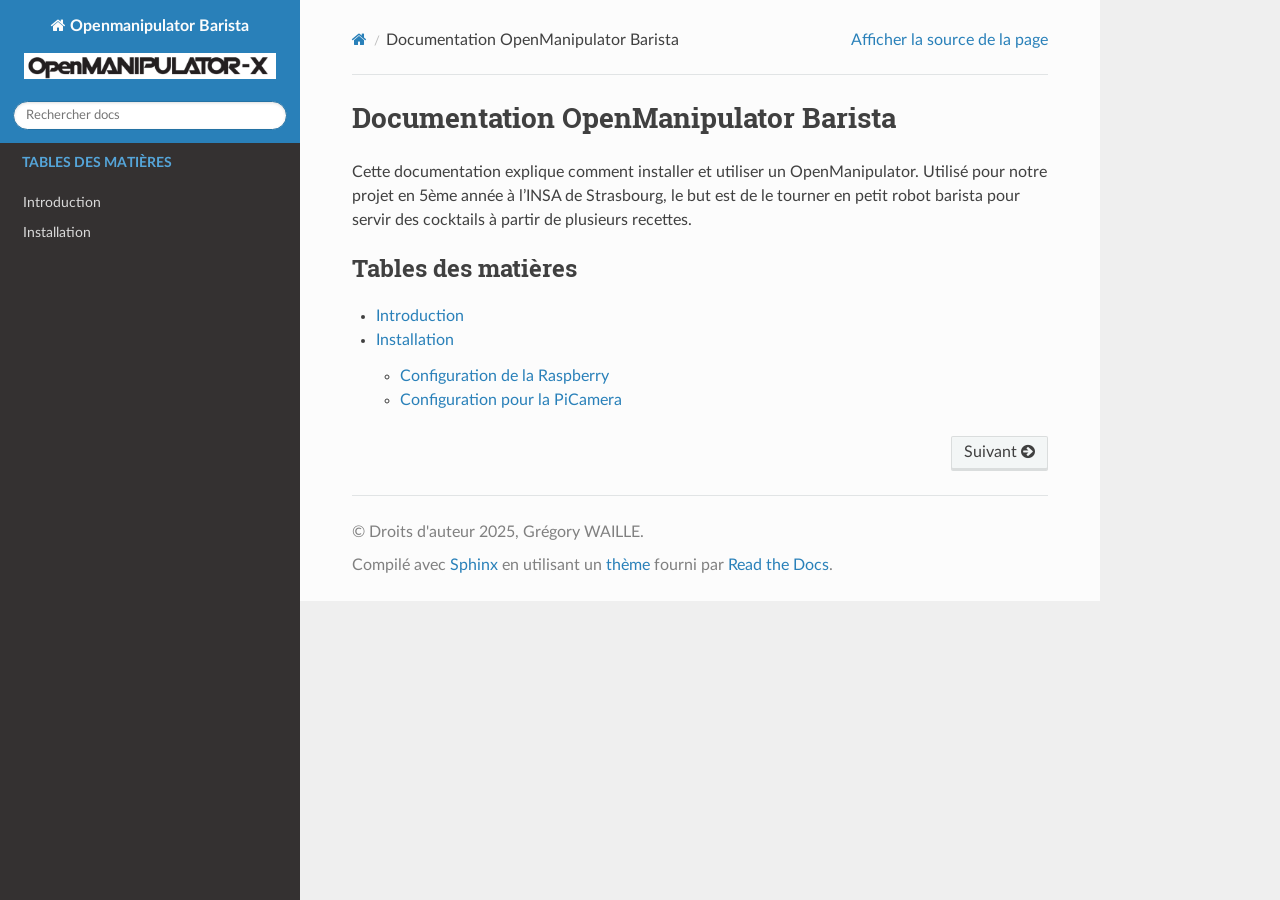
==== index.html @ 8d3772fd "Update documentation" ====
<!DOCTYPE html>
<html class="writer-html5" lang="fr" data-content_root="./">
<head>
  <meta charset="utf-8" /><meta name="viewport" content="width=device-width, initial-scale=1" />

  <meta name="viewport" content="width=device-width, initial-scale=1.0" />
  <title>Documentation OpenManipulator Barista &mdash; Documentation Openmanipulator Barista 1.0.0</title>
      <link rel="stylesheet" type="text/css" href="_static/pygments.css?v=b86133f3" />
      <link rel="stylesheet" type="text/css" href="_static/css/theme.css?v=e59714d7" />
      <link rel="stylesheet" type="text/css" href="_static/graphviz.css?v=4ae1632d" />
      <link rel="stylesheet" type="text/css" href="_static/copybutton.css?v=76b2166b" />
      <link rel="stylesheet" type="text/css" href="_static/sphinx-design.min.css?v=95c83b7e" />
      <link rel="stylesheet" type="text/css" href="_static/css/custom.css?v=87788afd" />

  
      <script src="_static/jquery.js?v=5d32c60e"></script>
      <script src="_static/_sphinx_javascript_frameworks_compat.js?v=2cd50e6c"></script>
      <script src="_static/documentation_options.js?v=05dadb3a"></script>
      <script src="_static/doctools.js?v=9bcbadda"></script>
      <script src="_static/sphinx_highlight.js?v=dc90522c"></script>
      <script src="_static/clipboard.min.js?v=a7894cd8"></script>
      <script src="_static/copybutton.js?v=30646c52"></script>
      <script src="_static/translations.js?v=e6b791cb"></script>
      <script src="_static/design-tabs.js?v=f930bc37"></script>
    <script src="_static/js/theme.js"></script>
    <link rel="index" title="Index" href="genindex.html" />
    <link rel="search" title="Recherche" href="search.html" />
    <link rel="next" title="Introduction" href="intro.html" /> 
</head>

<body class="wy-body-for-nav"> 
  <div class="wy-grid-for-nav">
    <nav data-toggle="wy-nav-shift" class="wy-nav-side">
      <div class="wy-side-scroll">
        <div class="wy-side-nav-search" >

          
          
          <a href="#" class="icon icon-home">
            Openmanipulator Barista
              <img src="_static/openmanipulator_logo.png" class="logo" alt="Logo"/>
          </a>
<div role="search">
  <form id="rtd-search-form" class="wy-form" action="search.html" method="get">
    <input type="text" name="q" placeholder="Rechercher docs" aria-label="Rechercher docs" />
    <input type="hidden" name="check_keywords" value="yes" />
    <input type="hidden" name="area" value="default" />
  </form>
</div>
        </div><div class="wy-menu wy-menu-vertical" data-spy="affix" role="navigation" aria-label="Navigation menu">
              <p class="caption" role="heading"><span class="caption-text">Tables des matières</span></p>
<ul>
<li class="toctree-l1"><a class="reference internal" href="intro.html">Introduction</a></li>
<li class="toctree-l1"><a class="reference internal" href="tutoriel.html">Installation</a></li>
</ul>

        </div>
      </div>
    </nav>

    <section data-toggle="wy-nav-shift" class="wy-nav-content-wrap"><nav class="wy-nav-top" aria-label="Mobile navigation menu" >
          <i data-toggle="wy-nav-top" class="fa fa-bars"></i>
          <a href="#">Openmanipulator Barista</a>
      </nav>

      <div class="wy-nav-content">
        <div class="rst-content">
          <div role="navigation" aria-label="Page navigation">
  <ul class="wy-breadcrumbs">
      <li><a href="#" class="icon icon-home" aria-label="Home"></a></li>
      <li class="breadcrumb-item active">Documentation OpenManipulator Barista</li>
      <li class="wy-breadcrumbs-aside">
            <a href="_sources/index.rst.txt" rel="nofollow"> Afficher la source de la page</a>
      </li>
  </ul>
  <hr/>
</div>
          <div role="main" class="document" itemscope="itemscope" itemtype="http://schema.org/Article">
           <div itemprop="articleBody">
             
  <section id="documentation-openmanipulator-barista">
<h1>Documentation OpenManipulator Barista<a class="headerlink" href="#documentation-openmanipulator-barista" title="Lien vers cette rubrique"></a></h1>
<p>Cette documentation explique comment installer et utiliser un OpenManipulator. Utilisé pour notre projet en 5ème année à l’INSA de Strasbourg, le but est de le tourner en petit robot barista pour servir des cocktails à partir de plusieurs recettes.</p>
<div class="toctree-wrapper compound">
<p class="caption" role="heading"><span class="caption-text">Tables des matières</span></p>
<ul>
<li class="toctree-l1"><a class="reference internal" href="intro.html">Introduction</a></li>
<li class="toctree-l1"><a class="reference internal" href="tutoriel.html">Installation</a><ul>
<li class="toctree-l2"><a class="reference internal" href="tutoriel.html#configuration-de-la-raspberry">Configuration de la Raspberry</a></li>
<li class="toctree-l2"><a class="reference internal" href="tutoriel.html#configuration-pour-la-picamera">Configuration pour la PiCamera</a></li>
</ul>
</li>
</ul>
</div>
</section>


           </div>
          </div>
          <footer><div class="rst-footer-buttons" role="navigation" aria-label="Pied de page">
        <a href="intro.html" class="btn btn-neutral float-right" title="Introduction" accesskey="n" rel="next">Suivant <span class="fa fa-arrow-circle-right" aria-hidden="true"></span></a>
    </div>

  <hr/>

  <div role="contentinfo">
    <p>&#169; Droits d'auteur 2025, Grégory WAILLE.</p>
  </div>

  Compilé avec <a href="https://www.sphinx-doc.org/">Sphinx</a> en utilisant un
    <a href="https://github.com/readthedocs/sphinx_rtd_theme">thème</a>
    fourni par <a href="https://readthedocs.org">Read the Docs</a>.
   

</footer>
        </div>
      </div>
    </section>
  </div>
  <script>
      jQuery(function () {
          SphinxRtdTheme.Navigation.enable(true);
      });
  </script> 

</body>
</html>
---- _static/pygments.css ----
pre { line-height: 125%; }
td.linenos .normal { color: inherit; background-color: transparent; padding-left: 5px; padding-right: 5px; }
span.linenos { color: inherit; background-color: transparent; padding-left: 5px; padding-right: 5px; }
td.linenos .special { color: #000000; background-color: #ffffc0; padding-left: 5px; padding-right: 5px; }
span.linenos.special { color: #000000; background-color: #ffffc0; padding-left: 5px; padding-right: 5px; }
.highlight .hll { background-color: #ffffcc }
.highlight { background: #f8f8f8; }
.highlight .c { color: #3D7B7B; font-style: italic } /* Comment */
.highlight .err { border: 1px solid #F00 } /* Error */
.highlight .k { color: #008000; font-weight: bold } /* Keyword */
.highlight .o { color: #666 } /* Operator */
.highlight .ch { color: #3D7B7B; font-style: italic } /* Comment.Hashbang */
.highlight .cm { color: #3D7B7B; font-style: italic } /* Comment.Multiline */
.highlight .cp { color: #9C6500 } /* Comment.Preproc */
.highlight .cpf { color: #3D7B7B; font-style: italic } /* Comment.PreprocFile */
.highlight .c1 { color: #3D7B7B; font-style: italic } /* Comment.Single */
.highlight .cs { color: #3D7B7B; font-style: italic } /* Comment.Special */
.highlight .gd { color: #A00000 } /* Generic.Deleted */
.highlight .ge { font-style: italic } /* Generic.Emph */
.highlight .ges { font-weight: bold; font-style: italic } /* Generic.EmphStrong */
.highlight .gr { color: #E40000 } /* Generic.Error */
.highlight .gh { color: #000080; font-weight: bold } /* Generic.Heading */
.highlight .gi { color: #008400 } /* Generic.Inserted */
.highlight .go { color: #717171 } /* Generic.Output */
.highlight .gp { color: #000080; font-weight: bold } /* Generic.Prompt */
.highlight .gs { font-weight: bold } /* Generic.Strong */
.highlight .gu { color: #800080; font-weight: bold } /* Generic.Subheading */
.highlight .gt { color: #04D } /* Generic.Traceback */
.highlight .kc { color: #008000; font-weight: bold } /* Keyword.Constant */
.highlight .kd { color: #008000; font-weight: bold } /* Keyword.Declaration */
.highlight .kn { color: #008000; font-weight: bold } /* Keyword.Namespace */
.highlight .kp { color: #008000 } /* Keyword.Pseudo */
.highlight .kr { color: #008000; font-weight: bold } /* Keyword.Reserved */
.highlight .kt { color: #B00040 } /* Keyword.Type */
.highlight .m { color: #666 } /* Literal.Number */
.highlight .s { color: #BA2121 } /* Literal.String */
.highlight .na { color: #687822 } /* Name.Attribute */
.highlight .nb { color: #008000 } /* Name.Builtin */
.highlight .nc { color: #00F; font-weight: bold } /* Name.Class */
.highlight .no { color: #800 } /* Name.Constant */
.highlight .nd { color: #A2F } /* Name.Decorator */
.highlight .ni { color: #717171; font-weight: bold } /* Name.Entity */
.highlight .ne { color: #CB3F38; font-weight: bold } /* Name.Exception */
.highlight .nf { color: #00F } /* Name.Function */
.highlight .nl { color: #767600 } /* Name.Label */
.highlight .nn { color: #00F; font-weight: bold } /* Name.Namespace */
.highlight .nt { color: #008000; font-weight: bold } /* Name.Tag */
.highlight .nv { color: #19177C } /* Name.Variable */
.highlight .ow { color: #A2F; font-weight: bold } /* Operator.Word */
.highlight .w { color: #BBB } /* Text.Whitespace */
.highlight .mb { color: #666 } /* Literal.Number.Bin */
.highlight .mf { color: #666 } /* Literal.Number.Float */
.highlight .mh { color: #666 } /* Literal.Number.Hex */
.highlight .mi { color: #666 } /* Literal.Number.Integer */
.highlight .mo { color: #666 } /* Literal.Number.Oct */
.highlight .sa { color: #BA2121 } /* Literal.String.Affix */
.highlight .sb { color: #BA2121 } /* Literal.String.Backtick */
.highlight .sc { color: #BA2121 } /* Literal.String.Char */
.highlight .dl { color: #BA2121 } /* Literal.String.Delimiter */
.highlight .sd { color: #BA2121; font-style: italic } /* Literal.String.Doc */
.highlight .s2 { color: #BA2121 } /* Literal.String.Double */
.highlight .se { color: #AA5D1F; font-weight: bold } /* Literal.String.Escape */
.highlight .sh { color: #BA2121 } /* Literal.String.Heredoc */
.highlight .si { color: #A45A77; font-weight: bold } /* Literal.String.Interpol */
.highlight .sx { color: #008000 } /* Literal.String.Other */
.highlight .sr { color: #A45A77 } /* Literal.String.Regex */
.highlight .s1 { color: #BA2121 } /* Literal.String.Single */
.highlight .ss { color: #19177C } /* Literal.String.Symbol */
.highlight .bp { color: #008000 } /* Name.Builtin.Pseudo */
.highlight .fm { color: #00F } /* Name.Function.Magic */
.highlight .vc { color: #19177C } /* Name.Variable.Class */
.highlight .vg { color: #19177C } /* Name.Variable.Global */
.highlight .vi { color: #19177C } /* Name.Variable.Instance */
.highlight .vm { color: #19177C } /* Name.Variable.Magic */
.highlight .il { color: #666 } /* Literal.Number.Integer.Long */
---- _static/css/theme.css ----
html{box-sizing:border-box}*,:after,:before{box-sizing:inherit}article,aside,details,figcaption,figure,footer,header,hgroup,nav,section{display:block}audio,canvas,video{display:inline-block;*display:inline;*zoom:1}[hidden],audio:not([controls]){display:none}*{-webkit-box-sizing:border-box;-moz-box-sizing:border-box;box-sizing:border-box}html{font-size:100%;-webkit-text-size-adjust:100%;-ms-text-size-adjust:100%}body{margin:0}a:active,a:hover{outline:0}abbr[title]{border-bottom:1px dotted}b,strong{font-weight:700}blockquote{margin:0}dfn{font-style:italic}ins{background:#ff9;text-decoration:none}ins,mark{color:#000}mark{background:#ff0;font-style:italic;font-weight:700}.rst-content code,.rst-content tt,code,kbd,pre,samp{font-family:monospace,serif;_font-family:courier new,monospace;font-size:1em}pre{white-space:pre}q{quotes:none}q:after,q:before{content:"";content:none}small{font-size:85%}sub,sup{font-size:75%;line-height:0;position:relative;vertical-align:baseline}sup{top:-.5em}sub{bottom:-.25em}dl,ol,ul{margin:0;padding:0;list-style:none;list-style-image:none}li{list-style:none}dd{margin:0}img{border:0;-ms-interpolation-mode:bicubic;vertical-align:middle;max-width:100%}svg:not(:root){overflow:hidden}figure,form{margin:0}label{cursor:pointer}button,input,select,textarea{font-size:100%;margin:0;vertical-align:baseline;*vertical-align:middle}button,input{line-height:normal}button,input[type=button],input[type=reset],input[type=submit]{cursor:pointer;-webkit-appearance:button;*overflow:visible}button[disabled],input[disabled]{cursor:default}input[type=search]{-webkit-appearance:textfield;-moz-box-sizing:content-box;-webkit-box-sizing:content-box;box-sizing:content-box}textarea{resize:vertical}table{border-collapse:collapse;border-spacing:0}td{vertical-align:top}.chromeframe{margin:.2em 0;background:#ccc;color:#000;padding:.2em 0}.ir{display:block;border:0;text-indent:-999em;overflow:hidden;background-color:transparent;background-repeat:no-repeat;text-align:left;direction:ltr;*line-height:0}.ir br{display:none}.hidden{display:none!important;visibility:hidden}.visuallyhidden{border:0;clip:rect(0 0 0 0);height:1px;margin:-1px;overflow:hidden;padding:0;position:absolute;width:1px}.visuallyhidden.focusable:active,.visuallyhidden.focusable:focus{clip:auto;height:auto;margin:0;overflow:visible;position:static;width:auto}.invisible{visibility:hidden}.relative{position:relative}big,small{font-size:100%}@media print{body,html,section{background:none!important}*{box-shadow:none!important;text-shadow:none!important;filter:none!important;-ms-filter:none!important}a,a:visited{text-decoration:underline}.ir a:after,a[href^="#"]:after,a[href^="javascript:"]:after{content:""}blockquote,pre{page-break-inside:avoid}thead{display:table-header-group}img,tr{page-break-inside:avoid}img{max-width:100%!important}@page{margin:.5cm}.rst-content .toctree-wrapper>p.caption,h2,h3,p{orphans:3;widows:3}.rst-content .toctree-wrapper>p.caption,h2,h3{page-break-after:avoid}}.btn,.fa:before,.icon:before,.rst-content .admonition,.rst-content .admonition-title:before,.rst-content .admonition-todo,.rst-content .attention,.rst-content .caution,.rst-content .code-block-caption .headerlink:before,.rst-content .danger,.rst-content .eqno .headerlink:before,.rst-content .error,.rst-content .hint,.rst-content .important,.rst-content .note,.rst-content .seealso,.rst-content .tip,.rst-content .warning,.rst-content code.download span:first-child:before,.rst-content dl dt .headerlink:before,.rst-content h1 .headerlink:before,.rst-content h2 .headerlink:before,.rst-content h3 .headerlink:before,.rst-content h4 .headerlink:before,.rst-content h5 .headerlink:before,.rst-content h6 .headerlink:before,.rst-content p.caption .headerlink:before,.rst-content p .headerlink:before,.rst-content table>caption .headerlink:before,.rst-content tt.download span:first-child:before,.wy-alert,.wy-dropdown .caret:before,.wy-inline-validate.wy-inline-validate-danger .wy-input-context:before,.wy-inline-validate.wy-inline-validate-info .wy-input-context:before,.wy-inline-validate.wy-inline-validate-success .wy-input-context:before,.wy-inline-validate.wy-inline-validate-warning .wy-input-context:before,.wy-menu-vertical li.current>a button.toctree-expand:before,.wy-menu-vertical li.on a button.toctree-expand:before,.wy-menu-vertical li button.toctree-expand:before,input[type=color],input[type=date],input[type=datetime-local],input[type=datetime],input[type=email],input[type=month],input[type=number],input[type=password],input[type=search],input[type=tel],input[type=text],input[type=time],input[type=url],input[type=week],select,textarea{-webkit-font-smoothing:antialiased}.clearfix{*zoom:1}.clearfix:after,.clearfix:before{display:table;content:""}.clearfix:after{clear:both}/*!
 *  Font Awesome 4.7.0 by @davegandy - http://fontawesome.io - @fontawesome
 *  License - http://fontawesome.io/license (Font: SIL OFL 1.1, CSS: MIT License)
 */@font-face{font-family:FontAwesome;src:url(fonts/fontawesome-webfont.eot?674f50d287a8c48dc19ba404d20fe713);src:url(fonts/fontawesome-webfont.eot?674f50d287a8c48dc19ba404d20fe713?#iefix&v=4.7.0) format("embedded-opentype"),url(fonts/fontawesome-webfont.woff2?af7ae505a9eed503f8b8e6982036873e) format("woff2"),url(fonts/fontawesome-webfont.woff?fee66e712a8a08eef5805a46892932ad) format("woff"),url(fonts/fontawesome-webfont.ttf?b06871f281fee6b241d60582ae9369b9) format("truetype"),url(fonts/fontawesome-webfont.svg?912ec66d7572ff821749319396470bde#fontawesomeregular) format("svg");font-weight:400;font-style:normal}.fa,.icon,.rst-content .admonition-title,.rst-content .code-block-caption .headerlink,.rst-content .eqno .headerlink,.rst-content code.download span:first-child,.rst-content dl dt .headerlink,.rst-content h1 .headerlink,.rst-content h2 .headerlink,.rst-content h3 .headerlink,.rst-content h4 .headerlink,.rst-content h5 .headerlink,.rst-content h6 .headerlink,.rst-content p.caption .headerlink,.rst-content p .headerlink,.rst-content table>caption .headerlink,.rst-content tt.download span:first-child,.wy-menu-vertical li.current>a button.toctree-expand,.wy-menu-vertical li.on a button.toctree-expand,.wy-menu-vertical li button.toctree-expand{display:inline-block;font:normal normal normal 14px/1 FontAwesome;font-size:inherit;text-rendering:auto;-webkit-font-smoothing:antialiased;-moz-osx-font-smoothing:grayscale}.fa-lg{font-size:1.33333em;line-height:.75em;vertical-align:-15%}.fa-2x{font-size:2em}.fa-3x{font-size:3em}.fa-4x{font-size:4em}.fa-5x{font-size:5em}.fa-fw{width:1.28571em;text-align:center}.fa-ul{padding-left:0;margin-left:2.14286em;list-style-type:none}.fa-ul>li{position:relative}.fa-li{position:absolute;left:-2.14286em;width:2.14286em;top:.14286em;text-align:center}.fa-li.fa-lg{left:-1.85714em}.fa-border{padding:.2em .25em .15em;border:.08em solid #eee;border-radius:.1em}.fa-pull-left{float:left}.fa-pull-right{float:right}.fa-pull-left.icon,.fa.fa-pull-left,.rst-content .code-block-caption .fa-pull-left.headerlink,.rst-content .eqno .fa-pull-left.headerlink,.rst-content .fa-pull-left.admonition-title,.rst-content code.download span.fa-pull-left:first-child,.rst-content dl dt .fa-pull-left.headerlink,.rst-content h1 .fa-pull-left.headerlink,.rst-content h2 .fa-pull-left.headerlink,.rst-content h3 .fa-pull-left.headerlink,.rst-content h4 .fa-pull-left.headerlink,.rst-content h5 .fa-pull-left.headerlink,.rst-content h6 .fa-pull-left.headerlink,.rst-content p .fa-pull-left.headerlink,.rst-content table>caption .fa-pull-left.headerlink,.rst-content tt.download span.fa-pull-left:first-child,.wy-menu-vertical li.current>a button.fa-pull-left.toctree-expand,.wy-menu-vertical li.on a button.fa-pull-left.toctree-expand,.wy-menu-vertical li button.fa-pull-left.toctree-expand{margin-right:.3em}.fa-pull-right.icon,.fa.fa-pull-right,.rst-content .code-block-caption .fa-pull-right.headerlink,.rst-content .eqno .fa-pull-right.headerlink,.rst-content .fa-pull-right.admonition-title,.rst-content code.download span.fa-pull-right:first-child,.rst-content dl dt .fa-pull-right.headerlink,.rst-content h1 .fa-pull-right.headerlink,.rst-content h2 .fa-pull-right.headerlink,.rst-content h3 .fa-pull-right.headerlink,.rst-content h4 .fa-pull-right.headerlink,.rst-content h5 .fa-pull-right.headerlink,.rst-content h6 .fa-pull-right.headerlink,.rst-content p .fa-pull-right.headerlink,.rst-content table>caption .fa-pull-right.headerlink,.rst-content tt.download span.fa-pull-right:first-child,.wy-menu-vertical li.current>a button.fa-pull-right.toctree-expand,.wy-menu-vertical li.on a button.fa-pull-right.toctree-expand,.wy-menu-vertical li button.fa-pull-right.toctree-expand{margin-left:.3em}.pull-right{float:right}.pull-left{float:left}.fa.pull-left,.pull-left.icon,.rst-content .code-block-caption .pull-left.headerlink,.rst-content .eqno .pull-left.headerlink,.rst-content .pull-left.admonition-title,.rst-content code.download span.pull-left:first-child,.rst-content dl dt .pull-left.headerlink,.rst-content h1 .pull-left.headerlink,.rst-content h2 .pull-left.headerlink,.rst-content h3 .pull-left.headerlink,.rst-content h4 .pull-left.headerlink,.rst-content h5 .pull-left.headerlink,.rst-content h6 .pull-left.headerlink,.rst-content p .pull-left.headerlink,.rst-content table>caption .pull-left.headerlink,.rst-content tt.download span.pull-left:first-child,.wy-menu-vertical li.current>a button.pull-left.toctree-expand,.wy-menu-vertical li.on a button.pull-left.toctree-expand,.wy-menu-vertical li button.pull-left.toctree-expand{margin-right:.3em}.fa.pull-right,.pull-right.icon,.rst-content .code-block-caption .pull-right.headerlink,.rst-content .eqno .pull-right.headerlink,.rst-content .pull-right.admonition-title,.rst-content code.download span.pull-right:first-child,.rst-content dl dt .pull-right.headerlink,.rst-content h1 .pull-right.headerlink,.rst-content h2 .pull-right.headerlink,.rst-content h3 .pull-right.headerlink,.rst-content h4 .pull-right.headerlink,.rst-content h5 .pull-right.headerlink,.rst-content h6 .pull-right.headerlink,.rst-content p .pull-right.headerlink,.rst-content table>caption .pull-right.headerlink,.rst-content tt.download span.pull-right:first-child,.wy-menu-vertical li.current>a button.pull-right.toctree-expand,.wy-menu-vertical li.on a button.pull-right.toctree-expand,.wy-menu-vertical li button.pull-right.toctree-expand{margin-left:.3em}.fa-spin{-webkit-animation:fa-spin 2s linear infinite;animation:fa-spin 2s linear infinite}.fa-pulse{-webkit-animation:fa-spin 1s steps(8) infinite;animation:fa-spin 1s steps(8) infinite}@-webkit-keyframes fa-spin{0%{-webkit-transform:rotate(0deg);transform:rotate(0deg)}to{-webkit-transform:rotate(359deg);transform:rotate(359deg)}}@keyframes fa-spin{0%{-webkit-transform:rotate(0deg);transform:rotate(0deg)}to{-webkit-transform:rotate(359deg);transform:rotate(359deg)}}.fa-rotate-90{-ms-filter:"progid:DXImageTransform.Microsoft.BasicImage(rotation=1)";-webkit-transform:rotate(90deg);-ms-transform:rotate(90deg);transform:rotate(90deg)}.fa-rotate-180{-ms-filter:"progid:DXImageTransform.Microsoft.BasicImage(rotation=2)";-webkit-transform:rotate(180deg);-ms-transform:rotate(180deg);transform:rotate(180deg)}.fa-rotate-270{-ms-filter:"progid:DXImageTransform.Microsoft.BasicImage(rotation=3)";-webkit-transform:rotate(270deg);-ms-transform:rotate(270deg);transform:rotate(270deg)}.fa-flip-horizontal{-ms-filter:"progid:DXImageTransform.Microsoft.BasicImage(rotation=0, mirror=1)";-webkit-transform:scaleX(-1);-ms-transform:scaleX(-1);transform:scaleX(-1)}.fa-flip-vertical{-ms-filter:"progid:DXImageTransform.Microsoft.BasicImage(rotation=2, mirror=1)";-webkit-transform:scaleY(-1);-ms-transform:scaleY(-1);transform:scaleY(-1)}:root .fa-flip-horizontal,:root .fa-flip-vertical,:root .fa-rotate-90,:root .fa-rotate-180,:root .fa-rotate-270{filter:none}.fa-stack{position:relative;display:inline-block;width:2em;height:2em;line-height:2em;vertical-align:middle}.fa-stack-1x,.fa-stack-2x{position:absolute;left:0;width:100%;text-align:center}.fa-stack-1x{line-height:inherit}.fa-stack-2x{font-size:2em}.fa-inverse{color:#fff}.fa-glass:before{content:""}.fa-music:before{content:""}.fa-search:before,.icon-search:before{content:""}.fa-envelope-o:before{content:""}.fa-heart:before{content:""}.fa-star:before{content:""}.fa-star-o:before{content:""}.fa-user:before{content:""}.fa-film:before{content:""}.fa-th-large:before{content:""}.fa-th:before{content:""}.fa-th-list:before{content:""}.fa-check:before{content:""}.fa-close:before,.fa-remove:before,.fa-times:before{content:""}.fa-search-plus:before{content:""}.fa-search-minus:before{content:""}.fa-power-off:before{content:""}.fa-signal:before{content:""}.fa-cog:before,.fa-gear:before{content:""}.fa-trash-o:before{content:""}.fa-home:before,.icon-home:before{content:""}.fa-file-o:before{content:""}.fa-clock-o:before{content:""}.fa-road:before{content:""}.fa-download:before,.rst-content code.download span:first-child:before,.rst-content tt.download span:first-child:before{content:""}.fa-arrow-circle-o-down:before{content:""}.fa-arrow-circle-o-up:before{content:""}.fa-inbox:before{content:""}.fa-play-circle-o:before{content:""}.fa-repeat:before,.fa-rotate-right:before{content:""}.fa-refresh:before{content:""}.fa-list-alt:before{content:""}.fa-lock:before{content:""}.fa-flag:before{content:""}.fa-headphones:before{content:""}.fa-volume-off:before{content:""}.fa-volume-down:before{content:""}.fa-volume-up:before{content:""}.fa-qrcode:before{content:""}.fa-barcode:before{content:""}.fa-tag:before{content:""}.fa-tags:before{content:""}.fa-book:before,.icon-book:before{content:""}.fa-bookmark:before{content:""}.fa-print:before{content:""}.fa-camera:before{content:""}.fa-font:before{content:""}.fa-bold:before{content:""}.fa-italic:before{content:""}.fa-text-height:before{content:""}.fa-text-width:before{content:""}.fa-align-left:before{content:""}.fa-align-center:before{content:""}.fa-align-right:before{content:""}.fa-align-justify:before{content:""}.fa-list:before{content:""}.fa-dedent:before,.fa-outdent:before{content:""}.fa-indent:before{content:""}.fa-video-camera:before{content:""}.fa-image:before,.fa-photo:before,.fa-picture-o:before{content:""}.fa-pencil:before{content:""}.fa-map-marker:before{content:""}.fa-adjust:before{content:""}.fa-tint:before{content:""}.fa-edit:before,.fa-pencil-square-o:before{content:""}.fa-share-square-o:before{content:""}.fa-check-square-o:before{content:""}.fa-arrows:before{content:""}.fa-step-backward:before{content:""}.fa-fast-backward:before{content:""}.fa-backward:before{content:""}.fa-play:before{content:""}.fa-pause:before{content:""}.fa-stop:before{content:""}.fa-forward:before{content:""}.fa-fast-forward:before{content:""}.fa-step-forward:before{content:""}.fa-eject:before{content:""}.fa-chevron-left:before{content:""}.fa-chevron-right:before{content:""}.fa-plus-circle:before{content:""}.fa-minus-circle:before{content:""}.fa-times-circle:before,.wy-inline-validate.wy-inline-validate-danger .wy-input-context:before{content:""}.fa-check-circle:before,.wy-inline-validate.wy-inline-validate-success .wy-input-context:before{content:""}.fa-question-circle:before{content:""}.fa-info-circle:before{content:""}.fa-crosshairs:before{content:""}.fa-times-circle-o:before{content:""}.fa-check-circle-o:before{content:""}.fa-ban:before{content:""}.fa-arrow-left:before{content:""}.fa-arrow-right:before{content:""}.fa-arrow-up:before{content:""}.fa-arrow-down:before{content:""}.fa-mail-forward:before,.fa-share:before{content:""}.fa-expand:before{content:""}.fa-compress:before{content:""}.fa-plus:before{content:""}.fa-minus:before{content:""}.fa-asterisk:before{content:""}.fa-exclamation-circle:before,.rst-content .admonition-title:before,.wy-inline-validate.wy-inline-validate-info .wy-input-context:before,.wy-inline-validate.wy-inline-validate-warning .wy-input-context:before{content:""}.fa-gift:before{content:""}.fa-leaf:before{content:""}.fa-fire:before,.icon-fire:before{content:""}.fa-eye:before{content:""}.fa-eye-slash:before{content:""}.fa-exclamation-triangle:before,.fa-warning:before{content:""}.fa-plane:before{content:""}.fa-calendar:before{content:""}.fa-random:before{content:""}.fa-comment:before{content:""}.fa-magnet:before{content:""}.fa-chevron-up:before{content:""}.fa-chevron-down:before{content:""}.fa-retweet:before{content:""}.fa-shopping-cart:before{content:""}.fa-folder:before{content:""}.fa-folder-open:before{content:""}.fa-arrows-v:before{content:""}.fa-arrows-h:before{content:""}.fa-bar-chart-o:before,.fa-bar-chart:before{content:""}.fa-twitter-square:before{content:""}.fa-facebook-square:before{content:""}.fa-camera-retro:before{content:""}.fa-key:before{content:""}.fa-cogs:before,.fa-gears:before{content:""}.fa-comments:before{content:""}.fa-thumbs-o-up:before{content:""}.fa-thumbs-o-down:before{content:""}.fa-star-half:before{content:""}.fa-heart-o:before{content:""}.fa-sign-out:before{content:""}.fa-linkedin-square:before{content:""}.fa-thumb-tack:before{content:""}.fa-external-link:before{content:""}.fa-sign-in:before{content:""}.fa-trophy:before{content:""}.fa-github-square:before{content:""}.fa-upload:before{content:""}.fa-lemon-o:before{content:""}.fa-phone:before{content:""}.fa-square-o:before{content:""}.fa-bookmark-o:before{content:""}.fa-phone-square:before{content:""}.fa-twitter:before{content:""}.fa-facebook-f:before,.fa-facebook:before{content:""}.fa-github:before,.icon-github:before{content:""}.fa-unlock:before{content:""}.fa-credit-card:before{content:""}.fa-feed:before,.fa-rss:before{content:""}.fa-hdd-o:before{content:""}.fa-bullhorn:before{content:""}.fa-bell:before{content:""}.fa-certificate:before{content:""}.fa-hand-o-right:before{content:""}.fa-hand-o-left:before{content:""}.fa-hand-o-up:before{content:""}.fa-hand-o-down:before{content:""}.fa-arrow-circle-left:before,.icon-circle-arrow-left:before{content:""}.fa-arrow-circle-right:before,.icon-circle-arrow-right:before{content:""}.fa-arrow-circle-up:before{content:""}.fa-arrow-circle-down:before{content:""}.fa-globe:before{content:""}.fa-wrench:before{content:""}.fa-tasks:before{content:""}.fa-filter:before{content:""}.fa-briefcase:before{content:""}.fa-arrows-alt:before{content:""}.fa-group:before,.fa-users:before{content:""}.fa-chain:before,.fa-link:before,.icon-link:before{content:""}.fa-cloud:before{content:""}.fa-flask:before{content:""}.fa-cut:before,.fa-scissors:before{content:""}.fa-copy:before,.fa-files-o:before{content:""}.fa-paperclip:before{content:""}.fa-floppy-o:before,.fa-save:before{content:""}.fa-square:before{content:""}.fa-bars:before,.fa-navicon:before,.fa-reorder:before{content:""}.fa-list-ul:before{content:""}.fa-list-ol:before{content:""}.fa-strikethrough:before{content:""}.fa-underline:before{content:""}.fa-table:before{content:""}.fa-magic:before{content:""}.fa-truck:before{content:""}.fa-pinterest:before{content:""}.fa-pinterest-square:before{content:""}.fa-google-plus-square:before{content:""}.fa-google-plus:before{content:""}.fa-money:before{content:""}.fa-caret-down:before,.icon-caret-down:before,.wy-dropdown .caret:before{content:""}.fa-caret-up:before{content:""}.fa-caret-left:before{content:""}.fa-caret-right:before{content:""}.fa-columns:before{content:""}.fa-sort:before,.fa-unsorted:before{content:""}.fa-sort-desc:before,.fa-sort-down:before{content:""}.fa-sort-asc:before,.fa-sort-up:before{content:""}.fa-envelope:before{content:""}.fa-linkedin:before{content:""}.fa-rotate-left:before,.fa-undo:before{content:""}.fa-gavel:before,.fa-legal:before{content:""}.fa-dashboard:before,.fa-tachometer:before{content:""}.fa-comment-o:before{content:""}.fa-comments-o:before{content:""}.fa-bolt:before,.fa-flash:before{content:""}.fa-sitemap:before{content:""}.fa-umbrella:before{content:""}.fa-clipboard:before,.fa-paste:before{content:""}.fa-lightbulb-o:before{content:""}.fa-exchange:before{content:""}.fa-cloud-download:before{content:""}.fa-cloud-upload:before{content:""}.fa-user-md:before{content:""}.fa-stethoscope:before{content:""}.fa-suitcase:before{content:""}.fa-bell-o:before{content:""}.fa-coffee:before{content:""}.fa-cutlery:before{content:""}.fa-file-text-o:before{content:""}.fa-building-o:before{content:""}.fa-hospital-o:before{content:""}.fa-ambulance:before{content:""}.fa-medkit:before{content:""}.fa-fighter-jet:before{content:""}.fa-beer:before{content:""}.fa-h-square:before{content:""}.fa-plus-square:before{content:""}.fa-angle-double-left:before{content:""}.fa-angle-double-right:before{content:""}.fa-angle-double-up:before{content:""}.fa-angle-double-down:before{content:""}.fa-angle-left:before{content:""}.fa-angle-right:before{content:""}.fa-angle-up:before{content:""}.fa-angle-down:before{content:""}.fa-desktop:before{content:""}.fa-laptop:before{content:""}.fa-tablet:before{content:""}.fa-mobile-phone:before,.fa-mobile:before{content:""}.fa-circle-o:before{content:""}.fa-quote-left:before{content:""}.fa-quote-right:before{content:""}.fa-spinner:before{content:""}.fa-circle:before{content:""}.fa-mail-reply:before,.fa-reply:before{content:""}.fa-github-alt:before{content:""}.fa-folder-o:before{content:""}.fa-folder-open-o:before{content:""}.fa-smile-o:before{content:""}.fa-frown-o:before{content:""}.fa-meh-o:before{content:""}.fa-gamepad:before{content:""}.fa-keyboard-o:before{content:""}.fa-flag-o:before{content:""}.fa-flag-checkered:before{content:""}.fa-terminal:before{content:""}.fa-code:before{content:""}.fa-mail-reply-all:before,.fa-reply-all:before{content:""}.fa-star-half-empty:before,.fa-star-half-full:before,.fa-star-half-o:before{content:""}.fa-location-arrow:before{content:""}.fa-crop:before{content:""}.fa-code-fork:before{content:""}.fa-chain-broken:before,.fa-unlink:before{content:""}.fa-question:before{content:""}.fa-info:before{content:""}.fa-exclamation:before{content:""}.fa-superscript:before{content:""}.fa-subscript:before{content:""}.fa-eraser:before{content:""}.fa-puzzle-piece:before{content:""}.fa-microphone:before{content:""}.fa-microphone-slash:before{content:""}.fa-shield:before{content:""}.fa-calendar-o:before{content:""}.fa-fire-extinguisher:before{content:""}.fa-rocket:before{content:""}.fa-maxcdn:before{content:""}.fa-chevron-circle-left:before{content:""}.fa-chevron-circle-right:before{content:""}.fa-chevron-circle-up:before{content:""}.fa-chevron-circle-down:before{content:""}.fa-html5:before{content:""}.fa-css3:before{content:""}.fa-anchor:before{content:""}.fa-unlock-alt:before{content:""}.fa-bullseye:before{content:""}.fa-ellipsis-h:before{content:""}.fa-ellipsis-v:before{content:""}.fa-rss-square:before{content:""}.fa-play-circle:before{content:""}.fa-ticket:before{content:""}.fa-minus-square:before{content:""}.fa-minus-square-o:before,.wy-menu-vertical li.current>a button.toctree-expand:before,.wy-menu-vertical li.on a button.toctree-expand:before{content:""}.fa-level-up:before{content:""}.fa-level-down:before{content:""}.fa-check-square:before{content:""}.fa-pencil-square:before{content:""}.fa-external-link-square:before{content:""}.fa-share-square:before{content:""}.fa-compass:before{content:""}.fa-caret-square-o-down:before,.fa-toggle-down:before{content:""}.fa-caret-square-o-up:before,.fa-toggle-up:before{content:""}.fa-caret-square-o-right:before,.fa-toggle-right:before{content:""}.fa-eur:before,.fa-euro:before{content:""}.fa-gbp:before{content:""}.fa-dollar:before,.fa-usd:before{content:""}.fa-inr:before,.fa-rupee:before{content:""}.fa-cny:before,.fa-jpy:before,.fa-rmb:before,.fa-yen:before{content:""}.fa-rouble:before,.fa-rub:before,.fa-ruble:before{content:""}.fa-krw:before,.fa-won:before{content:""}.fa-bitcoin:before,.fa-btc:before{content:""}.fa-file:before{content:""}.fa-file-text:before{content:""}.fa-sort-alpha-asc:before{content:""}.fa-sort-alpha-desc:before{content:""}.fa-sort-amount-asc:before{content:""}.fa-sort-amount-desc:before{content:""}.fa-sort-numeric-asc:before{content:""}.fa-sort-numeric-desc:before{content:""}.fa-thumbs-up:before{content:""}.fa-thumbs-down:before{content:""}.fa-youtube-square:before{content:""}.fa-youtube:before{content:""}.fa-xing:before{content:""}.fa-xing-square:before{content:""}.fa-youtube-play:before{content:""}.fa-dropbox:before{content:""}.fa-stack-overflow:before{content:""}.fa-instagram:before{content:""}.fa-flickr:before{content:""}.fa-adn:before{content:""}.fa-bitbucket:before,.icon-bitbucket:before{content:""}.fa-bitbucket-square:before{content:""}.fa-tumblr:before{content:""}.fa-tumblr-square:before{content:""}.fa-long-arrow-down:before{content:""}.fa-long-arrow-up:before{content:""}.fa-long-arrow-left:before{content:""}.fa-long-arrow-right:before{content:""}.fa-apple:before{content:""}.fa-windows:before{content:""}.fa-android:before{content:""}.fa-linux:before{content:""}.fa-dribbble:before{content:""}.fa-skype:before{content:""}.fa-foursquare:before{content:""}.fa-trello:before{content:""}.fa-female:before{content:""}.fa-male:before{content:""}.fa-gittip:before,.fa-gratipay:before{content:""}.fa-sun-o:before{content:""}.fa-moon-o:before{content:""}.fa-archive:before{content:""}.fa-bug:before{content:""}.fa-vk:before{content:""}.fa-weibo:before{content:""}.fa-renren:before{content:""}.fa-pagelines:before{content:""}.fa-stack-exchange:before{content:""}.fa-arrow-circle-o-right:before{content:""}.fa-arrow-circle-o-left:before{content:""}.fa-caret-square-o-left:before,.fa-toggle-left:before{content:""}.fa-dot-circle-o:before{content:""}.fa-wheelchair:before{content:""}.fa-vimeo-square:before{content:""}.fa-try:before,.fa-turkish-lira:before{content:""}.fa-plus-square-o:before,.wy-menu-vertical li button.toctree-expand:before{content:""}.fa-space-shuttle:before{content:""}.fa-slack:before{content:""}.fa-envelope-square:before{content:""}.fa-wordpress:before{content:""}.fa-openid:before{content:""}.fa-bank:before,.fa-institution:before,.fa-university:before{content:""}.fa-graduation-cap:before,.fa-mortar-board:before{content:""}.fa-yahoo:before{content:""}.fa-google:before{content:""}.fa-reddit:before{content:""}.fa-reddit-square:before{content:""}.fa-stumbleupon-circle:before{content:""}.fa-stumbleupon:before{content:""}.fa-delicious:before{content:""}.fa-digg:before{content:""}.fa-pied-piper-pp:before{content:""}.fa-pied-piper-alt:before{content:""}.fa-drupal:before{content:""}.fa-joomla:before{content:""}.fa-language:before{content:""}.fa-fax:before{content:""}.fa-building:before{content:""}.fa-child:before{content:""}.fa-paw:before{content:""}.fa-spoon:before{content:""}.fa-cube:before{content:""}.fa-cubes:before{content:""}.fa-behance:before{content:""}.fa-behance-square:before{content:""}.fa-steam:before{content:""}.fa-steam-square:before{content:""}.fa-recycle:before{content:""}.fa-automobile:before,.fa-car:before{content:""}.fa-cab:before,.fa-taxi:before{content:""}.fa-tree:before{content:""}.fa-spotify:before{content:""}.fa-deviantart:before{content:""}.fa-soundcloud:before{content:""}.fa-database:before{content:""}.fa-file-pdf-o:before{content:""}.fa-file-word-o:before{content:""}.fa-file-excel-o:before{content:""}.fa-file-powerpoint-o:before{content:""}.fa-file-image-o:before,.fa-file-photo-o:before,.fa-file-picture-o:before{content:""}.fa-file-archive-o:before,.fa-file-zip-o:before{content:""}.fa-file-audio-o:before,.fa-file-sound-o:before{content:""}.fa-file-movie-o:before,.fa-file-video-o:before{content:""}.fa-file-code-o:before{content:""}.fa-vine:before{content:""}.fa-codepen:before{content:""}.fa-jsfiddle:before{content:""}.fa-life-bouy:before,.fa-life-buoy:before,.fa-life-ring:before,.fa-life-saver:before,.fa-support:before{content:""}.fa-circle-o-notch:before{content:""}.fa-ra:before,.fa-rebel:before,.fa-resistance:before{content:""}.fa-empire:before,.fa-ge:before{content:""}.fa-git-square:before{content:""}.fa-git:before{content:""}.fa-hacker-news:before,.fa-y-combinator-square:before,.fa-yc-square:before{content:""}.fa-tencent-weibo:before{content:""}.fa-qq:before{content:""}.fa-wechat:before,.fa-weixin:before{content:""}.fa-paper-plane:before,.fa-send:before{content:""}.fa-paper-plane-o:before,.fa-send-o:before{content:""}.fa-history:before{content:""}.fa-circle-thin:before{content:""}.fa-header:before{content:""}.fa-paragraph:before{content:""}.fa-sliders:before{content:""}.fa-share-alt:before{content:""}.fa-share-alt-square:before{content:""}.fa-bomb:before{content:""}.fa-futbol-o:before,.fa-soccer-ball-o:before{content:""}.fa-tty:before{content:""}.fa-binoculars:before{content:""}.fa-plug:before{content:""}.fa-slideshare:before{content:""}.fa-twitch:before{content:""}.fa-yelp:before{content:""}.fa-newspaper-o:before{content:""}.fa-wifi:before{content:""}.fa-calculator:before{content:""}.fa-paypal:before{content:""}.fa-google-wallet:before{content:""}.fa-cc-visa:before{content:""}.fa-cc-mastercard:before{content:""}.fa-cc-discover:before{content:""}.fa-cc-amex:before{content:""}.fa-cc-paypal:before{content:""}.fa-cc-stripe:before{content:""}.fa-bell-slash:before{content:""}.fa-bell-slash-o:before{content:""}.fa-trash:before{content:""}.fa-copyright:before{content:""}.fa-at:before{content:""}.fa-eyedropper:before{content:""}.fa-paint-brush:before{content:""}.fa-birthday-cake:before{content:""}.fa-area-chart:before{content:""}.fa-pie-chart:before{content:""}.fa-line-chart:before{content:""}.fa-lastfm:before{content:""}.fa-lastfm-square:before{content:""}.fa-toggle-off:before{content:""}.fa-toggle-on:before{content:""}.fa-bicycle:before{content:""}.fa-bus:before{content:""}.fa-ioxhost:before{content:""}.fa-angellist:before{content:""}.fa-cc:before{content:""}.fa-ils:before,.fa-shekel:before,.fa-sheqel:before{content:""}.fa-meanpath:before{content:""}.fa-buysellads:before{content:""}.fa-connectdevelop:before{content:""}.fa-dashcube:before{content:""}.fa-forumbee:before{content:""}.fa-leanpub:before{content:""}.fa-sellsy:before{content:""}.fa-shirtsinbulk:before{content:""}.fa-simplybuilt:before{content:""}.fa-skyatlas:before{content:""}.fa-cart-plus:before{content:""}.fa-cart-arrow-down:before{content:""}.fa-diamond:before{content:""}.fa-ship:before{content:""}.fa-user-secret:before{content:""}.fa-motorcycle:before{content:""}.fa-street-view:before{content:""}.fa-heartbeat:before{content:""}.fa-venus:before{content:""}.fa-mars:before{content:""}.fa-mercury:before{content:""}.fa-intersex:before,.fa-transgender:before{content:""}.fa-transgender-alt:before{content:""}.fa-venus-double:before{content:""}.fa-mars-double:before{content:""}.fa-venus-mars:before{content:""}.fa-mars-stroke:before{content:""}.fa-mars-stroke-v:before{content:""}.fa-mars-stroke-h:before{content:""}.fa-neuter:before{content:""}.fa-genderless:before{content:""}.fa-facebook-official:before{content:""}.fa-pinterest-p:before{content:""}.fa-whatsapp:before{content:""}.fa-server:before{content:""}.fa-user-plus:before{content:""}.fa-user-times:before{content:""}.fa-bed:before,.fa-hotel:before{content:""}.fa-viacoin:before{content:""}.fa-train:before{content:""}.fa-subway:before{content:""}.fa-medium:before{content:""}.fa-y-combinator:before,.fa-yc:before{content:""}.fa-optin-monster:before{content:""}.fa-opencart:before{content:""}.fa-expeditedssl:before{content:""}.fa-battery-4:before,.fa-battery-full:before,.fa-battery:before{content:""}.fa-battery-3:before,.fa-battery-three-quarters:before{content:""}.fa-battery-2:before,.fa-battery-half:before{content:""}.fa-battery-1:before,.fa-battery-quarter:before{content:""}.fa-battery-0:before,.fa-battery-empty:before{content:""}.fa-mouse-pointer:before{content:""}.fa-i-cursor:before{content:""}.fa-object-group:before{content:""}.fa-object-ungroup:before{content:""}.fa-sticky-note:before{content:""}.fa-sticky-note-o:before{content:""}.fa-cc-jcb:before{content:""}.fa-cc-diners-club:before{content:""}.fa-clone:before{content:""}.fa-balance-scale:before{content:""}.fa-hourglass-o:before{content:""}.fa-hourglass-1:before,.fa-hourglass-start:before{content:""}.fa-hourglass-2:before,.fa-hourglass-half:before{content:""}.fa-hourglass-3:before,.fa-hourglass-end:before{content:""}.fa-hourglass:before{content:""}.fa-hand-grab-o:before,.fa-hand-rock-o:before{content:""}.fa-hand-paper-o:before,.fa-hand-stop-o:before{content:""}.fa-hand-scissors-o:before{content:""}.fa-hand-lizard-o:before{content:""}.fa-hand-spock-o:before{content:""}.fa-hand-pointer-o:before{content:""}.fa-hand-peace-o:before{content:""}.fa-trademark:before{content:""}.fa-registered:before{content:""}.fa-creative-commons:before{content:""}.fa-gg:before{content:""}.fa-gg-circle:before{content:""}.fa-tripadvisor:before{content:""}.fa-odnoklassniki:before{content:""}.fa-odnoklassniki-square:before{content:""}.fa-get-pocket:before{content:""}.fa-wikipedia-w:before{content:""}.fa-safari:before{content:""}.fa-chrome:before{content:""}.fa-firefox:before{content:""}.fa-opera:before{content:""}.fa-internet-explorer:before{content:""}.fa-television:before,.fa-tv:before{content:""}.fa-contao:before{content:""}.fa-500px:before{content:""}.fa-amazon:before{content:""}.fa-calendar-plus-o:before{content:""}.fa-calendar-minus-o:before{content:""}.fa-calendar-times-o:before{content:""}.fa-calendar-check-o:before{content:""}.fa-industry:before{content:""}.fa-map-pin:before{content:""}.fa-map-signs:before{content:""}.fa-map-o:before{content:""}.fa-map:before{content:""}.fa-commenting:before{content:""}.fa-commenting-o:before{content:""}.fa-houzz:before{content:""}.fa-vimeo:before{content:""}.fa-black-tie:before{content:""}.fa-fonticons:before{content:""}.fa-reddit-alien:before{content:""}.fa-edge:before{content:""}.fa-credit-card-alt:before{content:""}.fa-codiepie:before{content:""}.fa-modx:before{content:""}.fa-fort-awesome:before{content:""}.fa-usb:before{content:""}.fa-product-hunt:before{content:""}.fa-mixcloud:before{content:""}.fa-scribd:before{content:""}.fa-pause-circle:before{content:""}.fa-pause-circle-o:before{content:""}.fa-stop-circle:before{content:""}.fa-stop-circle-o:before{content:""}.fa-shopping-bag:before{content:""}.fa-shopping-basket:before{content:""}.fa-hashtag:before{content:""}.fa-bluetooth:before{content:""}.fa-bluetooth-b:before{content:""}.fa-percent:before{content:""}.fa-gitlab:before,.icon-gitlab:before{content:""}.fa-wpbeginner:before{content:""}.fa-wpforms:before{content:""}.fa-envira:before{content:""}.fa-universal-access:before{content:""}.fa-wheelchair-alt:before{content:""}.fa-question-circle-o:before{content:""}.fa-blind:before{content:""}.fa-audio-description:before{content:""}.fa-volume-control-phone:before{content:""}.fa-braille:before{content:""}.fa-assistive-listening-systems:before{content:""}.fa-american-sign-language-interpreting:before,.fa-asl-interpreting:before{content:""}.fa-deaf:before,.fa-deafness:before,.fa-hard-of-hearing:before{content:""}.fa-glide:before{content:""}.fa-glide-g:before{content:""}.fa-sign-language:before,.fa-signing:before{content:""}.fa-low-vision:before{content:""}.fa-viadeo:before{content:""}.fa-viadeo-square:before{content:""}.fa-snapchat:before{content:""}.fa-snapchat-ghost:before{content:""}.fa-snapchat-square:before{content:""}.fa-pied-piper:before{content:""}.fa-first-order:before{content:""}.fa-yoast:before{content:""}.fa-themeisle:before{content:""}.fa-google-plus-circle:before,.fa-google-plus-official:before{content:""}.fa-fa:before,.fa-font-awesome:before{content:""}.fa-handshake-o:before{content:""}.fa-envelope-open:before{content:""}.fa-envelope-open-o:before{content:""}.fa-linode:before{content:""}.fa-address-book:before{content:""}.fa-address-book-o:before{content:""}.fa-address-card:before,.fa-vcard:before{content:""}.fa-address-card-o:before,.fa-vcard-o:before{content:""}.fa-user-circle:before{content:""}.fa-user-circle-o:before{content:""}.fa-user-o:before{content:""}.fa-id-badge:before{content:""}.fa-drivers-license:before,.fa-id-card:before{content:""}.fa-drivers-license-o:before,.fa-id-card-o:before{content:""}.fa-quora:before{content:""}.fa-free-code-camp:before{content:""}.fa-telegram:before{content:""}.fa-thermometer-4:before,.fa-thermometer-full:before,.fa-thermometer:before{content:""}.fa-thermometer-3:before,.fa-thermometer-three-quarters:before{content:""}.fa-thermometer-2:before,.fa-thermometer-half:before{content:""}.fa-thermometer-1:before,.fa-thermometer-quarter:before{content:""}.fa-thermometer-0:before,.fa-thermometer-empty:before{content:""}.fa-shower:before{content:""}.fa-bath:before,.fa-bathtub:before,.fa-s15:before{content:""}.fa-podcast:before{content:""}.fa-window-maximize:before{content:""}.fa-window-minimize:before{content:""}.fa-window-restore:before{content:""}.fa-times-rectangle:before,.fa-window-close:before{content:""}.fa-times-rectangle-o:before,.fa-window-close-o:before{content:""}.fa-bandcamp:before{content:""}.fa-grav:before{content:""}.fa-etsy:before{content:""}.fa-imdb:before{content:""}.fa-ravelry:before{content:""}.fa-eercast:before{content:""}.fa-microchip:before{content:""}.fa-snowflake-o:before{content:""}.fa-superpowers:before{content:""}.fa-wpexplorer:before{content:""}.fa-meetup:before{content:""}.sr-only{position:absolute;width:1px;height:1px;padding:0;margin:-1px;overflow:hidden;clip:rect(0,0,0,0);border:0}.sr-only-focusable:active,.sr-only-focusable:focus{position:static;width:auto;height:auto;margin:0;overflow:visible;clip:auto}.fa,.icon,.rst-content .admonition-title,.rst-content .code-block-caption .headerlink,.rst-content .eqno .headerlink,.rst-content code.download span:first-child,.rst-content dl dt .headerlink,.rst-content h1 .headerlink,.rst-content h2 .headerlink,.rst-content h3 .headerlink,.rst-content h4 .headerlink,.rst-content h5 .headerlink,.rst-content h6 .headerlink,.rst-content p.caption .headerlink,.rst-content p .headerlink,.rst-content table>caption .headerlink,.rst-content tt.download span:first-child,.wy-dropdown .caret,.wy-inline-validate.wy-inline-validate-danger .wy-input-context,.wy-inline-validate.wy-inline-validate-info .wy-input-context,.wy-inline-validate.wy-inline-validate-success .wy-input-context,.wy-inline-validate.wy-inline-validate-warning .wy-input-context,.wy-menu-vertical li.current>a button.toctree-expand,.wy-menu-vertical li.on a button.toctree-expand,.wy-menu-vertical li button.toctree-expand{font-family:inherit}.fa:before,.icon:before,.rst-content .admonition-title:before,.rst-content .code-block-caption .headerlink:before,.rst-content .eqno .headerlink:before,.rst-content code.download span:first-child:before,.rst-content dl dt .headerlink:before,.rst-content h1 .headerlink:before,.rst-content h2 .headerlink:before,.rst-content h3 .headerlink:before,.rst-content h4 .headerlink:before,.rst-content h5 .headerlink:before,.rst-content h6 .headerlink:before,.rst-content p.caption .headerlink:before,.rst-content p .headerlink:before,.rst-content table>caption .headerlink:before,.rst-content tt.download span:first-child:before,.wy-dropdown .caret:before,.wy-inline-validate.wy-inline-validate-danger .wy-input-context:before,.wy-inline-validate.wy-inline-validate-info .wy-input-context:before,.wy-inline-validate.wy-inline-validate-success .wy-input-context:before,.wy-inline-validate.wy-inline-validate-warning .wy-input-context:before,.wy-menu-vertical li.current>a button.toctree-expand:before,.wy-menu-vertical li.on a button.toctree-expand:before,.wy-menu-vertical li button.toctree-expand:before{font-family:FontAwesome;display:inline-block;font-style:normal;font-weight:400;line-height:1;text-decoration:inherit}.rst-content .code-block-caption a .headerlink,.rst-content .eqno a .headerlink,.rst-content a .admonition-title,.rst-content code.download a span:first-child,.rst-content dl dt a .headerlink,.rst-content h1 a .headerlink,.rst-content h2 a .headerlink,.rst-content h3 a .headerlink,.rst-content h4 a .headerlink,.rst-content h5 a .headerlink,.rst-content h6 a .headerlink,.rst-content p.caption a .headerlink,.rst-content p a .headerlink,.rst-content table>caption a .headerlink,.rst-content tt.download a span:first-child,.wy-menu-vertical li.current>a button.toctree-expand,.wy-menu-vertical li.on a button.toctree-expand,.wy-menu-vertical li a button.toctree-expand,a .fa,a .icon,a .rst-content .admonition-title,a .rst-content .code-block-caption .headerlink,a .rst-content .eqno .headerlink,a .rst-content code.download span:first-child,a .rst-content dl dt .headerlink,a .rst-content h1 .headerlink,a .rst-content h2 .headerlink,a .rst-content h3 .headerlink,a .rst-content h4 .headerlink,a .rst-content h5 .headerlink,a .rst-content h6 .headerlink,a .rst-content p.caption .headerlink,a .rst-content p .headerlink,a .rst-content table>caption .headerlink,a .rst-content tt.download span:first-child,a .wy-menu-vertical li button.toctree-expand{display:inline-block;text-decoration:inherit}.btn .fa,.btn .icon,.btn .rst-content .admonition-title,.btn .rst-content .code-block-caption .headerlink,.btn .rst-content .eqno .headerlink,.btn .rst-content code.download span:first-child,.btn .rst-content dl dt .headerlink,.btn .rst-content h1 .headerlink,.btn .rst-content h2 .headerlink,.btn .rst-content h3 .headerlink,.btn .rst-content h4 .headerlink,.btn .rst-content h5 .headerlink,.btn .rst-content h6 .headerlink,.btn .rst-content p .headerlink,.btn .rst-content table>caption .headerlink,.btn .rst-content tt.download span:first-child,.btn .wy-menu-vertical li.current>a button.toctree-expand,.btn .wy-menu-vertical li.on a button.toctree-expand,.btn .wy-menu-vertical li button.toctree-expand,.nav .fa,.nav .icon,.nav .rst-content .admonition-title,.nav .rst-content .code-block-caption .headerlink,.nav .rst-content .eqno .headerlink,.nav .rst-content code.download span:first-child,.nav .rst-content dl dt .headerlink,.nav .rst-content h1 .headerlink,.nav .rst-content h2 .headerlink,.nav .rst-content h3 .headerlink,.nav .rst-content h4 .headerlink,.nav .rst-content h5 .headerlink,.nav .rst-content h6 .headerlink,.nav .rst-content p .headerlink,.nav .rst-content table>caption .headerlink,.nav .rst-content tt.download span:first-child,.nav .wy-menu-vertical li.current>a button.toctree-expand,.nav .wy-menu-vertical li.on a button.toctree-expand,.nav .wy-menu-vertical li button.toctree-expand,.rst-content .btn .admonition-title,.rst-content .code-block-caption .btn .headerlink,.rst-content .code-block-caption .nav .headerlink,.rst-content .eqno .btn .headerlink,.rst-content .eqno .nav .headerlink,.rst-content .nav .admonition-title,.rst-content code.download .btn span:first-child,.rst-content code.download .nav span:first-child,.rst-content dl dt .btn .headerlink,.rst-content dl dt .nav .headerlink,.rst-content h1 .btn .headerlink,.rst-content h1 .nav .headerlink,.rst-content h2 .btn .headerlink,.rst-content h2 .nav .headerlink,.rst-content h3 .btn .headerlink,.rst-content h3 .nav .headerlink,.rst-content h4 .btn .headerlink,.rst-content h4 .nav .headerlink,.rst-content h5 .btn .headerlink,.rst-content h5 .nav .headerlink,.rst-content h6 .btn .headerlink,.rst-content h6 .nav .headerlink,.rst-content p .btn .headerlink,.rst-content p .nav .headerlink,.rst-content table>caption .btn .headerlink,.rst-content table>caption .nav .headerlink,.rst-content tt.download .btn span:first-child,.rst-content tt.download .nav span:first-child,.wy-menu-vertical li .btn button.toctree-expand,.wy-menu-vertical li.current>a .btn button.toctree-expand,.wy-menu-vertical li.current>a .nav button.toctree-expand,.wy-menu-vertical li .nav button.toctree-expand,.wy-menu-vertical li.on a .btn button.toctree-expand,.wy-menu-vertical li.on a .nav button.toctree-expand{display:inline}.btn .fa-large.icon,.btn .fa.fa-large,.btn .rst-content .code-block-caption .fa-large.headerlink,.btn .rst-content .eqno .fa-large.headerlink,.btn .rst-content .fa-large.admonition-title,.btn .rst-content code.download span.fa-large:first-child,.btn .rst-content dl dt .fa-large.headerlink,.btn .rst-content h1 .fa-large.headerlink,.btn .rst-content h2 .fa-large.headerlink,.btn .rst-content h3 .fa-large.headerlink,.btn .rst-content h4 .fa-large.headerlink,.btn .rst-content h5 .fa-large.headerlink,.btn .rst-content h6 .fa-large.headerlink,.btn .rst-content p .fa-large.headerlink,.btn .rst-content table>caption .fa-large.headerlink,.btn .rst-content tt.download span.fa-large:first-child,.btn .wy-menu-vertical li button.fa-large.toctree-expand,.nav .fa-large.icon,.nav .fa.fa-large,.nav .rst-content .code-block-caption .fa-large.headerlink,.nav .rst-content .eqno .fa-large.headerlink,.nav .rst-content .fa-large.admonition-title,.nav .rst-content code.download span.fa-large:first-child,.nav .rst-content dl dt .fa-large.headerlink,.nav .rst-content h1 .fa-large.headerlink,.nav .rst-content h2 .fa-large.headerlink,.nav .rst-content h3 .fa-large.headerlink,.nav .rst-content h4 .fa-large.headerlink,.nav .rst-content h5 .fa-large.headerlink,.nav .rst-content h6 .fa-large.headerlink,.nav .rst-content p .fa-large.headerlink,.nav .rst-content table>caption .fa-large.headerlink,.nav .rst-content tt.download span.fa-large:first-child,.nav .wy-menu-vertical li button.fa-large.toctree-expand,.rst-content .btn .fa-large.admonition-title,.rst-content .code-block-caption .btn .fa-large.headerlink,.rst-content .code-block-caption .nav .fa-large.headerlink,.rst-content .eqno .btn .fa-large.headerlink,.rst-content .eqno .nav .fa-large.headerlink,.rst-content .nav .fa-large.admonition-title,.rst-content code.download .btn span.fa-large:first-child,.rst-content code.download .nav span.fa-large:first-child,.rst-content dl dt .btn .fa-large.headerlink,.rst-content dl dt .nav .fa-large.headerlink,.rst-content h1 .btn .fa-large.headerlink,.rst-content h1 .nav .fa-large.headerlink,.rst-content h2 .btn .fa-large.headerlink,.rst-content h2 .nav .fa-large.headerlink,.rst-content h3 .btn .fa-large.headerlink,.rst-content h3 .nav .fa-large.headerlink,.rst-content h4 .btn .fa-large.headerlink,.rst-content h4 .nav .fa-large.headerlink,.rst-content h5 .btn .fa-large.headerlink,.rst-content h5 .nav .fa-large.headerlink,.rst-content h6 .btn .fa-large.headerlink,.rst-content h6 .nav .fa-large.headerlink,.rst-content p .btn .fa-large.headerlink,.rst-content p .nav .fa-large.headerlink,.rst-content table>caption .btn .fa-large.headerlink,.rst-content table>caption .nav .fa-large.headerlink,.rst-content tt.download .btn span.fa-large:first-child,.rst-content tt.download .nav span.fa-large:first-child,.wy-menu-vertical li .btn button.fa-large.toctree-expand,.wy-menu-vertical li .nav button.fa-large.toctree-expand{line-height:.9em}.btn .fa-spin.icon,.btn .fa.fa-spin,.btn .rst-content .code-block-caption .fa-spin.headerlink,.btn .rst-content .eqno .fa-spin.headerlink,.btn .rst-content .fa-spin.admonition-title,.btn .rst-content code.download span.fa-spin:first-child,.btn .rst-content dl dt .fa-spin.headerlink,.btn .rst-content h1 .fa-spin.headerlink,.btn .rst-content h2 .fa-spin.headerlink,.btn .rst-content h3 .fa-spin.headerlink,.btn .rst-content h4 .fa-spin.headerlink,.btn .rst-content h5 .fa-spin.headerlink,.btn .rst-content h6 .fa-spin.headerlink,.btn .rst-content p .fa-spin.headerlink,.btn .rst-content table>caption .fa-spin.headerlink,.btn .rst-content tt.download span.fa-spin:first-child,.btn .wy-menu-vertical li button.fa-spin.toctree-expand,.nav .fa-spin.icon,.nav .fa.fa-spin,.nav .rst-content .code-block-caption .fa-spin.headerlink,.nav .rst-content .eqno .fa-spin.headerlink,.nav .rst-content .fa-spin.admonition-title,.nav .rst-content code.download span.fa-spin:first-child,.nav .rst-content dl dt .fa-spin.headerlink,.nav .rst-content h1 .fa-spin.headerlink,.nav .rst-content h2 .fa-spin.headerlink,.nav .rst-content h3 .fa-spin.headerlink,.nav .rst-content h4 .fa-spin.headerlink,.nav .rst-content h5 .fa-spin.headerlink,.nav .rst-content h6 .fa-spin.headerlink,.nav .rst-content p .fa-spin.headerlink,.nav .rst-content table>caption .fa-spin.headerlink,.nav .rst-content tt.download span.fa-spin:first-child,.nav .wy-menu-vertical li button.fa-spin.toctree-expand,.rst-content .btn .fa-spin.admonition-title,.rst-content .code-block-caption .btn .fa-spin.headerlink,.rst-content .code-block-caption .nav .fa-spin.headerlink,.rst-content .eqno .btn .fa-spin.headerlink,.rst-content .eqno .nav .fa-spin.headerlink,.rst-content .nav .fa-spin.admonition-title,.rst-content code.download .btn span.fa-spin:first-child,.rst-content code.download .nav span.fa-spin:first-child,.rst-content dl dt .btn .fa-spin.headerlink,.rst-content dl dt .nav .fa-spin.headerlink,.rst-content h1 .btn .fa-spin.headerlink,.rst-content h1 .nav .fa-spin.headerlink,.rst-content h2 .btn .fa-spin.headerlink,.rst-content h2 .nav .fa-spin.headerlink,.rst-content h3 .btn .fa-spin.headerlink,.rst-content h3 .nav .fa-spin.headerlink,.rst-content h4 .btn .fa-spin.headerlink,.rst-content h4 .nav .fa-spin.headerlink,.rst-content h5 .btn .fa-spin.headerlink,.rst-content h5 .nav .fa-spin.headerlink,.rst-content h6 .btn .fa-spin.headerlink,.rst-content h6 .nav .fa-spin.headerlink,.rst-content p .btn .fa-spin.headerlink,.rst-content p .nav .fa-spin.headerlink,.rst-content table>caption .btn .fa-spin.headerlink,.rst-content table>caption .nav .fa-spin.headerlink,.rst-content tt.download .btn span.fa-spin:first-child,.rst-content tt.download .nav span.fa-spin:first-child,.wy-menu-vertical li .btn button.fa-spin.toctree-expand,.wy-menu-vertical li .nav button.fa-spin.toctree-expand{display:inline-block}.btn.fa:before,.btn.icon:before,.rst-content .btn.admonition-title:before,.rst-content .code-block-caption .btn.headerlink:before,.rst-content .eqno .btn.headerlink:before,.rst-content code.download span.btn:first-child:before,.rst-content dl dt .btn.headerlink:before,.rst-content h1 .btn.headerlink:before,.rst-content h2 .btn.headerlink:before,.rst-content h3 .btn.headerlink:before,.rst-content h4 .btn.headerlink:before,.rst-content h5 .btn.headerlink:before,.rst-content h6 .btn.headerlink:before,.rst-content p .btn.headerlink:before,.rst-content table>caption .btn.headerlink:before,.rst-content tt.download span.btn:first-child:before,.wy-menu-vertical li button.btn.toctree-expand:before{opacity:.5;-webkit-transition:opacity .05s ease-in;-moz-transition:opacity .05s ease-in;transition:opacity .05s ease-in}.btn.fa:hover:before,.btn.icon:hover:before,.rst-content .btn.admonition-title:hover:before,.rst-content .code-block-caption .btn.headerlink:hover:before,.rst-content .eqno .btn.headerlink:hover:before,.rst-content code.download span.btn:first-child:hover:before,.rst-content dl dt .btn.headerlink:hover:before,.rst-content h1 .btn.headerlink:hover:before,.rst-content h2 .btn.headerlink:hover:before,.rst-content h3 .btn.headerlink:hover:before,.rst-content h4 .btn.headerlink:hover:before,.rst-content h5 .btn.headerlink:hover:before,.rst-content h6 .btn.headerlink:hover:before,.rst-content p .btn.headerlink:hover:before,.rst-content table>caption .btn.headerlink:hover:before,.rst-content tt.download span.btn:first-child:hover:before,.wy-menu-vertical li button.btn.toctree-expand:hover:before{opacity:1}.btn-mini .fa:before,.btn-mini .icon:before,.btn-mini .rst-content .admonition-title:before,.btn-mini .rst-content .code-block-caption .headerlink:before,.btn-mini .rst-content .eqno .headerlink:before,.btn-mini .rst-content code.download span:first-child:before,.btn-mini .rst-content dl dt .headerlink:before,.btn-mini .rst-content h1 .headerlink:before,.btn-mini .rst-content h2 .headerlink:before,.btn-mini .rst-content h3 .headerlink:before,.btn-mini .rst-content h4 .headerlink:before,.btn-mini .rst-content h5 .headerlink:before,.btn-mini .rst-content h6 .headerlink:before,.btn-mini .rst-content p .headerlink:before,.btn-mini .rst-content table>caption .headerlink:before,.btn-mini .rst-content tt.download span:first-child:before,.btn-mini .wy-menu-vertical li button.toctree-expand:before,.rst-content .btn-mini .admonition-title:before,.rst-content .code-block-caption .btn-mini .headerlink:before,.rst-content .eqno .btn-mini .headerlink:before,.rst-content code.download .btn-mini span:first-child:before,.rst-content dl dt .btn-mini .headerlink:before,.rst-content h1 .btn-mini .headerlink:before,.rst-content h2 .btn-mini .headerlink:before,.rst-content h3 .btn-mini .headerlink:before,.rst-content h4 .btn-mini .headerlink:before,.rst-content h5 .btn-mini .headerlink:before,.rst-content h6 .btn-mini .headerlink:before,.rst-content p .btn-mini .headerlink:before,.rst-content table>caption .btn-mini .headerlink:before,.rst-content tt.download .btn-mini span:first-child:before,.wy-menu-vertical li .btn-mini button.toctree-expand:before{font-size:14px;vertical-align:-15%}.rst-content .admonition,.rst-content .admonition-todo,.rst-content .attention,.rst-content .caution,.rst-content .danger,.rst-content .error,.rst-content .hint,.rst-content .important,.rst-content .note,.rst-content .seealso,.rst-content .tip,.rst-content .warning,.wy-alert{padding:12px;line-height:24px;margin-bottom:24px;background:#e7f2fa}.rst-content .admonition-title,.wy-alert-title{font-weight:700;display:block;color:#fff;background:#6ab0de;padding:6px 12px;margin:-12px -12px 12px}.rst-content .danger,.rst-content .error,.rst-content .wy-alert-danger.admonition,.rst-content .wy-alert-danger.admonition-todo,.rst-content .wy-alert-danger.attention,.rst-content .wy-alert-danger.caution,.rst-content .wy-alert-danger.hint,.rst-content .wy-alert-danger.important,.rst-content .wy-alert-danger.note,.rst-content .wy-alert-danger.seealso,.rst-content .wy-alert-danger.tip,.rst-content .wy-alert-danger.warning,.wy-alert.wy-alert-danger{background:#fdf3f2}.rst-content .danger .admonition-title,.rst-content .danger .wy-alert-title,.rst-content .error .admonition-title,.rst-content .error .wy-alert-title,.rst-content .wy-alert-danger.admonition-todo .admonition-title,.rst-content .wy-alert-danger.admonition-todo .wy-alert-title,.rst-content .wy-alert-danger.admonition .admonition-title,.rst-content .wy-alert-danger.admonition .wy-alert-title,.rst-content .wy-alert-danger.attention .admonition-title,.rst-content .wy-alert-danger.attention .wy-alert-title,.rst-content .wy-alert-danger.caution .admonition-title,.rst-content .wy-alert-danger.caution .wy-alert-title,.rst-content .wy-alert-danger.hint .admonition-title,.rst-content .wy-alert-danger.hint .wy-alert-title,.rst-content .wy-alert-danger.important .admonition-title,.rst-content .wy-alert-danger.important .wy-alert-title,.rst-content .wy-alert-danger.note .admonition-title,.rst-content .wy-alert-danger.note .wy-alert-title,.rst-content .wy-alert-danger.seealso .admonition-title,.rst-content .wy-alert-danger.seealso .wy-alert-title,.rst-content .wy-alert-danger.tip .admonition-title,.rst-content .wy-alert-danger.tip .wy-alert-title,.rst-content .wy-alert-danger.warning .admonition-title,.rst-content .wy-alert-danger.warning .wy-alert-title,.rst-content .wy-alert.wy-alert-danger .admonition-title,.wy-alert.wy-alert-danger .rst-content .admonition-title,.wy-alert.wy-alert-danger .wy-alert-title{background:#f29f97}.rst-content .admonition-todo,.rst-content .attention,.rst-content .caution,.rst-content .warning,.rst-content .wy-alert-warning.admonition,.rst-content .wy-alert-warning.danger,.rst-content .wy-alert-warning.error,.rst-content .wy-alert-warning.hint,.rst-content .wy-alert-warning.important,.rst-content .wy-alert-warning.note,.rst-content .wy-alert-warning.seealso,.rst-content .wy-alert-warning.tip,.wy-alert.wy-alert-warning{background:#ffedcc}.rst-content .admonition-todo .admonition-title,.rst-content .admonition-todo .wy-alert-title,.rst-content .attention .admonition-title,.rst-content .attention .wy-alert-title,.rst-content .caution .admonition-title,.rst-content .caution .wy-alert-title,.rst-content .warning .admonition-title,.rst-content .warning .wy-alert-title,.rst-content .wy-alert-warning.admonition .admonition-title,.rst-content .wy-alert-warning.admonition .wy-alert-title,.rst-content .wy-alert-warning.danger .admonition-title,.rst-content .wy-alert-warning.danger .wy-alert-title,.rst-content .wy-alert-warning.error .admonition-title,.rst-content .wy-alert-warning.error .wy-alert-title,.rst-content .wy-alert-warning.hint .admonition-title,.rst-content .wy-alert-warning.hint .wy-alert-title,.rst-content .wy-alert-warning.important .admonition-title,.rst-content .wy-alert-warning.important .wy-alert-title,.rst-content .wy-alert-warning.note .admonition-title,.rst-content .wy-alert-warning.note .wy-alert-title,.rst-content .wy-alert-warning.seealso .admonition-title,.rst-content .wy-alert-warning.seealso .wy-alert-title,.rst-content .wy-alert-warning.tip .admonition-title,.rst-content .wy-alert-warning.tip .wy-alert-title,.rst-content .wy-alert.wy-alert-warning .admonition-title,.wy-alert.wy-alert-warning .rst-content .admonition-title,.wy-alert.wy-alert-warning .wy-alert-title{background:#f0b37e}.rst-content .note,.rst-content .seealso,.rst-content .wy-alert-info.admonition,.rst-content .wy-alert-info.admonition-todo,.rst-content .wy-alert-info.attention,.rst-content .wy-alert-info.caution,.rst-content .wy-alert-info.danger,.rst-content .wy-alert-info.error,.rst-content .wy-alert-info.hint,.rst-content .wy-alert-info.important,.rst-content .wy-alert-info.tip,.rst-content .wy-alert-info.warning,.wy-alert.wy-alert-info{background:#e7f2fa}.rst-content .note .admonition-title,.rst-content .note .wy-alert-title,.rst-content .seealso .admonition-title,.rst-content .seealso .wy-alert-title,.rst-content .wy-alert-info.admonition-todo .admonition-title,.rst-content .wy-alert-info.admonition-todo .wy-alert-title,.rst-content .wy-alert-info.admonition .admonition-title,.rst-content .wy-alert-info.admonition .wy-alert-title,.rst-content .wy-alert-info.attention .admonition-title,.rst-content .wy-alert-info.attention .wy-alert-title,.rst-content .wy-alert-info.caution .admonition-title,.rst-content .wy-alert-info.caution .wy-alert-title,.rst-content .wy-alert-info.danger .admonition-title,.rst-content .wy-alert-info.danger .wy-alert-title,.rst-content .wy-alert-info.error .admonition-title,.rst-content .wy-alert-info.error .wy-alert-title,.rst-content .wy-alert-info.hint .admonition-title,.rst-content .wy-alert-info.hint .wy-alert-title,.rst-content .wy-alert-info.important .admonition-title,.rst-content .wy-alert-info.important .wy-alert-title,.rst-content .wy-alert-info.tip .admonition-title,.rst-content .wy-alert-info.tip .wy-alert-title,.rst-content .wy-alert-info.warning .admonition-title,.rst-content .wy-alert-info.warning .wy-alert-title,.rst-content .wy-alert.wy-alert-info .admonition-title,.wy-alert.wy-alert-info .rst-content .admonition-title,.wy-alert.wy-alert-info .wy-alert-title{background:#6ab0de}.rst-content .hint,.rst-content .important,.rst-content .tip,.rst-content .wy-alert-success.admonition,.rst-content .wy-alert-success.admonition-todo,.rst-content .wy-alert-success.attention,.rst-content .wy-alert-success.caution,.rst-content .wy-alert-success.danger,.rst-content .wy-alert-success.error,.rst-content .wy-alert-success.note,.rst-content .wy-alert-success.seealso,.rst-content .wy-alert-success.warning,.wy-alert.wy-alert-success{background:#dbfaf4}.rst-content .hint .admonition-title,.rst-content .hint .wy-alert-title,.rst-content .important .admonition-title,.rst-content .important .wy-alert-title,.rst-content .tip .admonition-title,.rst-content .tip .wy-alert-title,.rst-content .wy-alert-success.admonition-todo .admonition-title,.rst-content .wy-alert-success.admonition-todo .wy-alert-title,.rst-content .wy-alert-success.admonition .admonition-title,.rst-content .wy-alert-success.admonition .wy-alert-title,.rst-content .wy-alert-success.attention .admonition-title,.rst-content .wy-alert-success.attention .wy-alert-title,.rst-content .wy-alert-success.caution .admonition-title,.rst-content .wy-alert-success.caution .wy-alert-title,.rst-content .wy-alert-success.danger .admonition-title,.rst-content .wy-alert-success.danger .wy-alert-title,.rst-content .wy-alert-success.error .admonition-title,.rst-content .wy-alert-success.error .wy-alert-title,.rst-content .wy-alert-success.note .admonition-title,.rst-content .wy-alert-success.note .wy-alert-title,.rst-content .wy-alert-success.seealso .admonition-title,.rst-content .wy-alert-success.seealso .wy-alert-title,.rst-content .wy-alert-success.warning .admonition-title,.rst-content .wy-alert-success.warning .wy-alert-title,.rst-content .wy-alert.wy-alert-success .admonition-title,.wy-alert.wy-alert-success .rst-content .admonition-title,.wy-alert.wy-alert-success .wy-alert-title{background:#1abc9c}.rst-content .wy-alert-neutral.admonition,.rst-content .wy-alert-neutral.admonition-todo,.rst-content .wy-alert-neutral.attention,.rst-content .wy-alert-neutral.caution,.rst-content .wy-alert-neutral.danger,.rst-content .wy-alert-neutral.error,.rst-content .wy-alert-neutral.hint,.rst-content .wy-alert-neutral.important,.rst-content .wy-alert-neutral.note,.rst-content .wy-alert-neutral.seealso,.rst-content .wy-alert-neutral.tip,.rst-content .wy-alert-neutral.warning,.wy-alert.wy-alert-neutral{background:#f3f6f6}.rst-content .wy-alert-neutral.admonition-todo .admonition-title,.rst-content .wy-alert-neutral.admonition-todo .wy-alert-title,.rst-content .wy-alert-neutral.admonition .admonition-title,.rst-content .wy-alert-neutral.admonition .wy-alert-title,.rst-content .wy-alert-neutral.attention .admonition-title,.rst-content .wy-alert-neutral.attention .wy-alert-title,.rst-content .wy-alert-neutral.caution .admonition-title,.rst-content .wy-alert-neutral.caution .wy-alert-title,.rst-content .wy-alert-neutral.danger .admonition-title,.rst-content .wy-alert-neutral.danger .wy-alert-title,.rst-content .wy-alert-neutral.error .admonition-title,.rst-content .wy-alert-neutral.error .wy-alert-title,.rst-content .wy-alert-neutral.hint .admonition-title,.rst-content .wy-alert-neutral.hint .wy-alert-title,.rst-content .wy-alert-neutral.important .admonition-title,.rst-content .wy-alert-neutral.important .wy-alert-title,.rst-content .wy-alert-neutral.note .admonition-title,.rst-content .wy-alert-neutral.note .wy-alert-title,.rst-content .wy-alert-neutral.seealso .admonition-title,.rst-content .wy-alert-neutral.seealso .wy-alert-title,.rst-content .wy-alert-neutral.tip .admonition-title,.rst-content .wy-alert-neutral.tip .wy-alert-title,.rst-content .wy-alert-neutral.warning .admonition-title,.rst-content .wy-alert-neutral.warning .wy-alert-title,.rst-content .wy-alert.wy-alert-neutral .admonition-title,.wy-alert.wy-alert-neutral .rst-content .admonition-title,.wy-alert.wy-alert-neutral .wy-alert-title{color:#404040;background:#e1e4e5}.rst-content .wy-alert-neutral.admonition-todo a,.rst-content .wy-alert-neutral.admonition a,.rst-content .wy-alert-neutral.attention a,.rst-content .wy-alert-neutral.caution a,.rst-content .wy-alert-neutral.danger a,.rst-content .wy-alert-neutral.error a,.rst-content .wy-alert-neutral.hint a,.rst-content .wy-alert-neutral.important a,.rst-content .wy-alert-neutral.note a,.rst-content .wy-alert-neutral.seealso a,.rst-content .wy-alert-neutral.tip a,.rst-content .wy-alert-neutral.warning a,.wy-alert.wy-alert-neutral a{color:#2980b9}.rst-content .admonition-todo p:last-child,.rst-content .admonition p:last-child,.rst-content .attention p:last-child,.rst-content .caution p:last-child,.rst-content .danger p:last-child,.rst-content .error p:last-child,.rst-content .hint p:last-child,.rst-content .important p:last-child,.rst-content .note p:last-child,.rst-content .seealso p:last-child,.rst-content .tip p:last-child,.rst-content .warning p:last-child,.wy-alert p:last-child{margin-bottom:0}.wy-tray-container{position:fixed;bottom:0;left:0;z-index:600}.wy-tray-container li{display:block;width:300px;background:transparent;color:#fff;text-align:center;box-shadow:0 5px 5px 0 rgba(0,0,0,.1);padding:0 24px;min-width:20%;opacity:0;height:0;line-height:56px;overflow:hidden;-webkit-transition:all .3s ease-in;-moz-transition:all .3s ease-in;transition:all .3s ease-in}.wy-tray-container li.wy-tray-item-success{background:#27ae60}.wy-tray-container li.wy-tray-item-info{background:#2980b9}.wy-tray-container li.wy-tray-item-warning{background:#e67e22}.wy-tray-container li.wy-tray-item-danger{background:#e74c3c}.wy-tray-container li.on{opacity:1;height:56px}@media screen and (max-width:768px){.wy-tray-container{bottom:auto;top:0;width:100%}.wy-tray-container li{width:100%}}button{font-size:100%;margin:0;vertical-align:baseline;*vertical-align:middle;cursor:pointer;line-height:normal;-webkit-appearance:button;*overflow:visible}button::-moz-focus-inner,input::-moz-focus-inner{border:0;padding:0}button[disabled]{cursor:default}.btn{display:inline-block;border-radius:2px;line-height:normal;white-space:nowrap;text-align:center;cursor:pointer;font-size:100%;padding:6px 12px 8px;color:#fff;border:1px solid rgba(0,0,0,.1);background-color:#27ae60;text-decoration:none;font-weight:400;font-family:Lato,proxima-nova,Helvetica Neue,Arial,sans-serif;box-shadow:inset 0 1px 2px -1px hsla(0,0%,100%,.5),inset 0 -2px 0 0 rgba(0,0,0,.1);outline-none:false;vertical-align:middle;*display:inline;zoom:1;-webkit-user-drag:none;-webkit-user-select:none;-moz-user-select:none;-ms-user-select:none;user-select:none;-webkit-transition:all .1s linear;-moz-transition:all .1s linear;transition:all .1s linear}.btn-hover{background:#2e8ece;color:#fff}.btn:hover{background:#2cc36b;color:#fff}.btn:focus{background:#2cc36b;outline:0}.btn:active{box-shadow:inset 0 -1px 0 0 rgba(0,0,0,.05),inset 0 2px 0 0 rgba(0,0,0,.1);padding:8px 12px 6px}.btn:visited{color:#fff}.btn-disabled,.btn-disabled:active,.btn-disabled:focus,.btn-disabled:hover,.btn:disabled{background-image:none;filter:progid:DXImageTransform.Microsoft.gradient(enabled = false);filter:alpha(opacity=40);opacity:.4;cursor:not-allowed;box-shadow:none}.btn::-moz-focus-inner{padding:0;border:0}.btn-small{font-size:80%}.btn-info{background-color:#2980b9!important}.btn-info:hover{background-color:#2e8ece!important}.btn-neutral{background-color:#f3f6f6!important;color:#404040!important}.btn-neutral:hover{background-color:#e5ebeb!important;color:#404040}.btn-neutral:visited{color:#404040!important}.btn-success{background-color:#27ae60!important}.btn-success:hover{background-color:#295!important}.btn-danger{background-color:#e74c3c!important}.btn-danger:hover{background-color:#ea6153!important}.btn-warning{background-color:#e67e22!important}.btn-warning:hover{background-color:#e98b39!important}.btn-invert{background-color:#222}.btn-invert:hover{background-color:#2f2f2f!important}.btn-link{background-color:transparent!important;color:#2980b9;box-shadow:none;border-color:transparent!important}.btn-link:active,.btn-link:hover{background-color:transparent!important;color:#409ad5!important;box-shadow:none}.btn-link:visited{color:#9b59b6}.wy-btn-group .btn,.wy-control .btn{vertical-align:middle}.wy-btn-group{margin-bottom:24px;*zoom:1}.wy-btn-group:after,.wy-btn-group:before{display:table;content:""}.wy-btn-group:after{clear:both}.wy-dropdown{position:relative;display:inline-block}.wy-dropdown-active .wy-dropdown-menu{display:block}.wy-dropdown-menu{position:absolute;left:0;display:none;float:left;top:100%;min-width:100%;background:#fcfcfc;z-index:100;border:1px solid #cfd7dd;box-shadow:0 2px 2px 0 rgba(0,0,0,.1);padding:12px}.wy-dropdown-menu>dd>a{display:block;clear:both;color:#404040;white-space:nowrap;font-size:90%;padding:0 12px;cursor:pointer}.wy-dropdown-menu>dd>a:hover{background:#2980b9;color:#fff}.wy-dropdown-menu>dd.divider{border-top:1px solid #cfd7dd;margin:6px 0}.wy-dropdown-menu>dd.search{padding-bottom:12px}.wy-dropdown-menu>dd.search input[type=search]{width:100%}.wy-dropdown-menu>dd.call-to-action{background:#e3e3e3;text-transform:uppercase;font-weight:500;font-size:80%}.wy-dropdown-menu>dd.call-to-action:hover{background:#e3e3e3}.wy-dropdown-menu>dd.call-to-action .btn{color:#fff}.wy-dropdown.wy-dropdown-up .wy-dropdown-menu{bottom:100%;top:auto;left:auto;right:0}.wy-dropdown.wy-dropdown-bubble .wy-dropdown-menu{background:#fcfcfc;margin-top:2px}.wy-dropdown.wy-dropdown-bubble .wy-dropdown-menu a{padding:6px 12px}.wy-dropdown.wy-dropdown-bubble .wy-dropdown-menu a:hover{background:#2980b9;color:#fff}.wy-dropdown.wy-dropdown-left .wy-dropdown-menu{right:0;left:auto;text-align:right}.wy-dropdown-arrow:before{content:" ";border-bottom:5px solid #f5f5f5;border-left:5px solid transparent;border-right:5px solid transparent;position:absolute;display:block;top:-4px;left:50%;margin-left:-3px}.wy-dropdown-arrow.wy-dropdown-arrow-left:before{left:11px}.wy-form-stacked select{display:block}.wy-form-aligned .wy-help-inline,.wy-form-aligned input,.wy-form-aligned label,.wy-form-aligned select,.wy-form-aligned textarea{display:inline-block;*display:inline;*zoom:1;vertical-align:middle}.wy-form-aligned .wy-control-group>label{display:inline-block;vertical-align:middle;width:10em;margin:6px 12px 0 0;float:left}.wy-form-aligned .wy-control{float:left}.wy-form-aligned .wy-control label{display:block}.wy-form-aligned .wy-control select{margin-top:6px}fieldset{margin:0}fieldset,legend{border:0;padding:0}legend{width:100%;white-space:normal;margin-bottom:24px;font-size:150%;*margin-left:-7px}label,legend{display:block}label{margin:0 0 .3125em;color:#333;font-size:90%}input,select,textarea{font-size:100%;margin:0;vertical-align:baseline;*vertical-align:middle}.wy-control-group{margin-bottom:24px;max-width:1200px;margin-left:auto;margin-right:auto;*zoom:1}.wy-control-group:after,.wy-control-group:before{display:table;content:""}.wy-control-group:after{clear:both}.wy-control-group.wy-control-group-required>label:after{content:" *";color:#e74c3c}.wy-control-group .wy-form-full,.wy-control-group .wy-form-halves,.wy-control-group .wy-form-thirds{padding-bottom:12px}.wy-control-group .wy-form-full input[type=color],.wy-control-group .wy-form-full input[type=date],.wy-control-group .wy-form-full input[type=datetime-local],.wy-control-group .wy-form-full input[type=datetime],.wy-control-group .wy-form-full input[type=email],.wy-control-group .wy-form-full input[type=month],.wy-control-group .wy-form-full input[type=number],.wy-control-group .wy-form-full input[type=password],.wy-control-group .wy-form-full input[type=search],.wy-control-group .wy-form-full input[type=tel],.wy-control-group .wy-form-full input[type=text],.wy-control-group .wy-form-full input[type=time],.wy-control-group .wy-form-full input[type=url],.wy-control-group .wy-form-full input[type=week],.wy-control-group .wy-form-full select,.wy-control-group .wy-form-halves input[type=color],.wy-control-group .wy-form-halves input[type=date],.wy-control-group .wy-form-halves input[type=datetime-local],.wy-control-group .wy-form-halves input[type=datetime],.wy-control-group .wy-form-halves input[type=email],.wy-control-group .wy-form-halves input[type=month],.wy-control-group .wy-form-halves input[type=number],.wy-control-group .wy-form-halves input[type=password],.wy-control-group .wy-form-halves input[type=search],.wy-control-group .wy-form-halves input[type=tel],.wy-control-group .wy-form-halves input[type=text],.wy-control-group .wy-form-halves input[type=time],.wy-control-group .wy-form-halves input[type=url],.wy-control-group .wy-form-halves input[type=week],.wy-control-group .wy-form-halves select,.wy-control-group .wy-form-thirds input[type=color],.wy-control-group .wy-form-thirds input[type=date],.wy-control-group .wy-form-thirds input[type=datetime-local],.wy-control-group .wy-form-thirds input[type=datetime],.wy-control-group .wy-form-thirds input[type=email],.wy-control-group .wy-form-thirds input[type=month],.wy-control-group .wy-form-thirds input[type=number],.wy-control-group .wy-form-thirds input[type=password],.wy-control-group .wy-form-thirds input[type=search],.wy-control-group .wy-form-thirds input[type=tel],.wy-control-group .wy-form-thirds input[type=text],.wy-control-group .wy-form-thirds input[type=time],.wy-control-group .wy-form-thirds input[type=url],.wy-control-group .wy-form-thirds input[type=week],.wy-control-group .wy-form-thirds select{width:100%}.wy-control-group .wy-form-full{float:left;display:block;width:100%;margin-right:0}.wy-control-group .wy-form-full:last-child{margin-right:0}.wy-control-group .wy-form-halves{float:left;display:block;margin-right:2.35765%;width:48.82117%}.wy-control-group .wy-form-halves:last-child,.wy-control-group .wy-form-halves:nth-of-type(2n){margin-right:0}.wy-control-group .wy-form-halves:nth-of-type(odd){clear:left}.wy-control-group .wy-form-thirds{float:left;display:block;margin-right:2.35765%;width:31.76157%}.wy-control-group .wy-form-thirds:last-child,.wy-control-group .wy-form-thirds:nth-of-type(3n){margin-right:0}.wy-control-group .wy-form-thirds:nth-of-type(3n+1){clear:left}.wy-control-group.wy-control-group-no-input .wy-control,.wy-control-no-input{margin:6px 0 0;font-size:90%}.wy-control-no-input{display:inline-block}.wy-control-group.fluid-input input[type=color],.wy-control-group.fluid-input input[type=date],.wy-control-group.fluid-input input[type=datetime-local],.wy-control-group.fluid-input input[type=datetime],.wy-control-group.fluid-input input[type=email],.wy-control-group.fluid-input input[type=month],.wy-control-group.fluid-input input[type=number],.wy-control-group.fluid-input input[type=password],.wy-control-group.fluid-input input[type=search],.wy-control-group.fluid-input input[type=tel],.wy-control-group.fluid-input input[type=text],.wy-control-group.fluid-input input[type=time],.wy-control-group.fluid-input input[type=url],.wy-control-group.fluid-input input[type=week]{width:100%}.wy-form-message-inline{padding-left:.3em;color:#666;font-size:90%}.wy-form-message{display:block;color:#999;font-size:70%;margin-top:.3125em;font-style:italic}.wy-form-message p{font-size:inherit;font-style:italic;margin-bottom:6px}.wy-form-message p:last-child{margin-bottom:0}input{line-height:normal}input[type=button],input[type=reset],input[type=submit]{-webkit-appearance:button;cursor:pointer;font-family:Lato,proxima-nova,Helvetica Neue,Arial,sans-serif;*overflow:visible}input[type=color],input[type=date],input[type=datetime-local],input[type=datetime],input[type=email],input[type=month],input[type=number],input[type=password],input[type=search],input[type=tel],input[type=text],input[type=time],input[type=url],input[type=week]{-webkit-appearance:none;padding:6px;display:inline-block;border:1px solid #ccc;font-size:80%;font-family:Lato,proxima-nova,Helvetica Neue,Arial,sans-serif;box-shadow:inset 0 1px 3px #ddd;border-radius:0;-webkit-transition:border .3s linear;-moz-transition:border .3s linear;transition:border .3s linear}input[type=datetime-local]{padding:.34375em .625em}input[disabled]{cursor:default}input[type=checkbox],input[type=radio]{padding:0;margin-right:.3125em;*height:13px;*width:13px}input[type=checkbox],input[type=radio],input[type=search]{-webkit-box-sizing:border-box;-moz-box-sizing:border-box;box-sizing:border-box}input[type=search]::-webkit-search-cancel-button,input[type=search]::-webkit-search-decoration{-webkit-appearance:none}input[type=color]:focus,input[type=date]:focus,input[type=datetime-local]:focus,input[type=datetime]:focus,input[type=email]:focus,input[type=month]:focus,input[type=number]:focus,input[type=password]:focus,input[type=search]:focus,input[type=tel]:focus,input[type=text]:focus,input[type=time]:focus,input[type=url]:focus,input[type=week]:focus{outline:0;outline:thin dotted\9;border-color:#333}input.no-focus:focus{border-color:#ccc!important}input[type=checkbox]:focus,input[type=file]:focus,input[type=radio]:focus{outline:thin dotted #333;outline:1px auto #129fea}input[type=color][disabled],input[type=date][disabled],input[type=datetime-local][disabled],input[type=datetime][disabled],input[type=email][disabled],input[type=month][disabled],input[type=number][disabled],input[type=password][disabled],input[type=search][disabled],input[type=tel][disabled],input[type=text][disabled],input[type=time][disabled],input[type=url][disabled],input[type=week][disabled]{cursor:not-allowed;background-color:#fafafa}input:focus:invalid,select:focus:invalid,textarea:focus:invalid{color:#e74c3c;border:1px solid #e74c3c}input:focus:invalid:focus,select:focus:invalid:focus,textarea:focus:invalid:focus{border-color:#e74c3c}input[type=checkbox]:focus:invalid:focus,input[type=file]:focus:invalid:focus,input[type=radio]:focus:invalid:focus{outline-color:#e74c3c}input.wy-input-large{padding:12px;font-size:100%}textarea{overflow:auto;vertical-align:top;width:100%;font-family:Lato,proxima-nova,Helvetica Neue,Arial,sans-serif}select,textarea{padding:.5em .625em;display:inline-block;border:1px solid #ccc;font-size:80%;box-shadow:inset 0 1px 3px #ddd;-webkit-transition:border .3s linear;-moz-transition:border .3s linear;transition:border .3s linear}select{border:1px solid #ccc;background-color:#fff}select[multiple]{height:auto}select:focus,textarea:focus{outline:0}input[readonly],select[disabled],select[readonly],textarea[disabled],textarea[readonly]{cursor:not-allowed;background-color:#fafafa}input[type=checkbox][disabled],input[type=radio][disabled]{cursor:not-allowed}.wy-checkbox,.wy-radio{margin:6px 0;color:#404040;display:block}.wy-checkbox input,.wy-radio input{vertical-align:baseline}.wy-form-message-inline{display:inline-block;*display:inline;*zoom:1;vertical-align:middle}.wy-input-prefix,.wy-input-suffix{white-space:nowrap;padding:6px}.wy-input-prefix .wy-input-context,.wy-input-suffix .wy-input-context{line-height:27px;padding:0 8px;display:inline-block;font-size:80%;background-color:#f3f6f6;border:1px solid #ccc;color:#999}.wy-input-suffix .wy-input-context{border-left:0}.wy-input-prefix .wy-input-context{border-right:0}.wy-switch{position:relative;display:block;height:24px;margin-top:12px;cursor:pointer}.wy-switch:before{left:0;top:0;width:36px;height:12px;background:#ccc}.wy-switch:after,.wy-switch:before{position:absolute;content:"";display:block;border-radius:4px;-webkit-transition:all .2s ease-in-out;-moz-transition:all .2s ease-in-out;transition:all .2s ease-in-out}.wy-switch:after{width:18px;height:18px;background:#999;left:-3px;top:-3px}.wy-switch span{position:absolute;left:48px;display:block;font-size:12px;color:#ccc;line-height:1}.wy-switch.active:before{background:#1e8449}.wy-switch.active:after{left:24px;background:#27ae60}.wy-switch.disabled{cursor:not-allowed;opacity:.8}.wy-control-group.wy-control-group-error .wy-form-message,.wy-control-group.wy-control-group-error>label{color:#e74c3c}.wy-control-group.wy-control-group-error input[type=color],.wy-control-group.wy-control-group-error input[type=date],.wy-control-group.wy-control-group-error input[type=datetime-local],.wy-control-group.wy-control-group-error input[type=datetime],.wy-control-group.wy-control-group-error input[type=email],.wy-control-group.wy-control-group-error input[type=month],.wy-control-group.wy-control-group-error input[type=number],.wy-control-group.wy-control-group-error input[type=password],.wy-control-group.wy-control-group-error input[type=search],.wy-control-group.wy-control-group-error input[type=tel],.wy-control-group.wy-control-group-error input[type=text],.wy-control-group.wy-control-group-error input[type=time],.wy-control-group.wy-control-group-error input[type=url],.wy-control-group.wy-control-group-error input[type=week],.wy-control-group.wy-control-group-error textarea{border:1px solid #e74c3c}.wy-inline-validate{white-space:nowrap}.wy-inline-validate .wy-input-context{padding:.5em .625em;display:inline-block;font-size:80%}.wy-inline-validate.wy-inline-validate-success .wy-input-context{color:#27ae60}.wy-inline-validate.wy-inline-validate-danger .wy-input-context{color:#e74c3c}.wy-inline-validate.wy-inline-validate-warning .wy-input-context{color:#e67e22}.wy-inline-validate.wy-inline-validate-info .wy-input-context{color:#2980b9}.rotate-90{-webkit-transform:rotate(90deg);-moz-transform:rotate(90deg);-ms-transform:rotate(90deg);-o-transform:rotate(90deg);transform:rotate(90deg)}.rotate-180{-webkit-transform:rotate(180deg);-moz-transform:rotate(180deg);-ms-transform:rotate(180deg);-o-transform:rotate(180deg);transform:rotate(180deg)}.rotate-270{-webkit-transform:rotate(270deg);-moz-transform:rotate(270deg);-ms-transform:rotate(270deg);-o-transform:rotate(270deg);transform:rotate(270deg)}.mirror{-webkit-transform:scaleX(-1);-moz-transform:scaleX(-1);-ms-transform:scaleX(-1);-o-transform:scaleX(-1);transform:scaleX(-1)}.mirror.rotate-90{-webkit-transform:scaleX(-1) rotate(90deg);-moz-transform:scaleX(-1) rotate(90deg);-ms-transform:scaleX(-1) rotate(90deg);-o-transform:scaleX(-1) rotate(90deg);transform:scaleX(-1) rotate(90deg)}.mirror.rotate-180{-webkit-transform:scaleX(-1) rotate(180deg);-moz-transform:scaleX(-1) rotate(180deg);-ms-transform:scaleX(-1) rotate(180deg);-o-transform:scaleX(-1) rotate(180deg);transform:scaleX(-1) rotate(180deg)}.mirror.rotate-270{-webkit-transform:scaleX(-1) rotate(270deg);-moz-transform:scaleX(-1) rotate(270deg);-ms-transform:scaleX(-1) rotate(270deg);-o-transform:scaleX(-1) rotate(270deg);transform:scaleX(-1) rotate(270deg)}@media only screen and (max-width:480px){.wy-form button[type=submit]{margin:.7em 0 0}.wy-form input[type=color],.wy-form input[type=date],.wy-form input[type=datetime-local],.wy-form input[type=datetime],.wy-form input[type=email],.wy-form input[type=month],.wy-form input[type=number],.wy-form input[type=password],.wy-form input[type=search],.wy-form input[type=tel],.wy-form input[type=text],.wy-form input[type=time],.wy-form input[type=url],.wy-form input[type=week],.wy-form label{margin-bottom:.3em;display:block}.wy-form input[type=color],.wy-form input[type=date],.wy-form input[type=datetime-local],.wy-form input[type=datetime],.wy-form input[type=email],.wy-form input[type=month],.wy-form input[type=number],.wy-form input[type=password],.wy-form input[type=search],.wy-form input[type=tel],.wy-form input[type=time],.wy-form input[type=url],.wy-form input[type=week]{margin-bottom:0}.wy-form-aligned .wy-control-group label{margin-bottom:.3em;text-align:left;display:block;width:100%}.wy-form-aligned .wy-control{margin:1.5em 0 0}.wy-form-message,.wy-form-message-inline,.wy-form .wy-help-inline{display:block;font-size:80%;padding:6px 0}}@media screen and (max-width:768px){.tablet-hide{display:none}}@media screen and (max-width:480px){.mobile-hide{display:none}}.float-left{float:left}.float-right{float:right}.full-width{width:100%}.rst-content table.docutils,.rst-content table.field-list,.wy-table{border-collapse:collapse;border-spacing:0;empty-cells:show;margin-bottom:24px}.rst-content table.docutils caption,.rst-content table.field-list caption,.wy-table caption{color:#000;font:italic 85%/1 arial,sans-serif;padding:1em 0;text-align:center}.rst-content table.docutils td,.rst-content table.docutils th,.rst-content table.field-list td,.rst-content table.field-list th,.wy-table td,.wy-table th{font-size:90%;margin:0;overflow:visible;padding:8px 16px}.rst-content table.docutils td:first-child,.rst-content table.docutils th:first-child,.rst-content table.field-list td:first-child,.rst-content table.field-list th:first-child,.wy-table td:first-child,.wy-table th:first-child{border-left-width:0}.rst-content table.docutils thead,.rst-content table.field-list thead,.wy-table thead{color:#000;text-align:left;vertical-align:bottom;white-space:nowrap}.rst-content table.docutils thead th,.rst-content table.field-list thead th,.wy-table thead th{font-weight:700;border-bottom:2px solid #e1e4e5}.rst-content table.docutils td,.rst-content table.field-list td,.wy-table td{background-color:transparent;vertical-align:middle}.rst-content table.docutils td p,.rst-content table.field-list td p,.wy-table td p{line-height:18px}.rst-content table.docutils td p:last-child,.rst-content table.field-list td p:last-child,.wy-table td p:last-child{margin-bottom:0}.rst-content table.docutils .wy-table-cell-min,.rst-content table.field-list .wy-table-cell-min,.wy-table .wy-table-cell-min{width:1%;padding-right:0}.rst-content table.docutils .wy-table-cell-min input[type=checkbox],.rst-content table.field-list .wy-table-cell-min input[type=checkbox],.wy-table .wy-table-cell-min input[type=checkbox]{margin:0}.wy-table-secondary{color:grey;font-size:90%}.wy-table-tertiary{color:grey;font-size:80%}.rst-content table.docutils:not(.field-list) tr:nth-child(2n-1) td,.wy-table-backed,.wy-table-odd td,.wy-table-striped tr:nth-child(2n-1) td{background-color:#f3f6f6}.rst-content table.docutils,.wy-table-bordered-all{border:1px solid #e1e4e5}.rst-content table.docutils td,.wy-table-bordered-all td{border-bottom:1px solid #e1e4e5;border-left:1px solid #e1e4e5}.rst-content table.docutils tbody>tr:last-child td,.wy-table-bordered-all tbody>tr:last-child td{border-bottom-width:0}.wy-table-bordered{border:1px solid #e1e4e5}.wy-table-bordered-rows td{border-bottom:1px solid #e1e4e5}.wy-table-bordered-rows tbody>tr:last-child td{border-bottom-width:0}.wy-table-horizontal td,.wy-table-horizontal th{border-width:0 0 1px;border-bottom:1px solid #e1e4e5}.wy-table-horizontal tbody>tr:last-child td{border-bottom-width:0}.wy-table-responsive{margin-bottom:24px;max-width:100%;overflow:auto}.wy-table-responsive table{margin-bottom:0!important}.wy-table-responsive table td,.wy-table-responsive table th{white-space:nowrap}a{color:#2980b9;text-decoration:none;cursor:pointer}a:hover{color:#3091d1}a:visited{color:#9b59b6}html{height:100%}body,html{overflow-x:hidden}body{font-family:Lato,proxima-nova,Helvetica Neue,Arial,sans-serif;font-weight:400;color:#404040;min-height:100%;background:#edf0f2}.wy-text-left{text-align:left}.wy-text-center{text-align:center}.wy-text-right{text-align:right}.wy-text-large{font-size:120%}.wy-text-normal{font-size:100%}.wy-text-small,small{font-size:80%}.wy-text-strike{text-decoration:line-through}.wy-text-warning{color:#e67e22!important}a.wy-text-warning:hover{color:#eb9950!important}.wy-text-info{color:#2980b9!important}a.wy-text-info:hover{color:#409ad5!important}.wy-text-success{color:#27ae60!important}a.wy-text-success:hover{color:#36d278!important}.wy-text-danger{color:#e74c3c!important}a.wy-text-danger:hover{color:#ed7669!important}.wy-text-neutral{color:#404040!important}a.wy-text-neutral:hover{color:#595959!important}.rst-content .toctree-wrapper>p.caption,h1,h2,h3,h4,h5,h6,legend{margin-top:0;font-weight:700;font-family:Roboto Slab,ff-tisa-web-pro,Georgia,Arial,sans-serif}p{line-height:24px;font-size:16px;margin:0 0 24px}h1{font-size:175%}.rst-content .toctree-wrapper>p.caption,h2{font-size:150%}h3{font-size:125%}h4{font-size:115%}h5{font-size:110%}h6{font-size:100%}hr{display:block;height:1px;border:0;border-top:1px solid #e1e4e5;margin:24px 0;padding:0}.rst-content code,.rst-content tt,code{white-space:nowrap;max-width:100%;background:#fff;border:1px solid #e1e4e5;font-size:75%;padding:0 5px;font-family:SFMono-Regular,Menlo,Monaco,Consolas,Liberation Mono,Courier New,Courier,monospace;color:#e74c3c;overflow-x:auto}.rst-content tt.code-large,code.code-large{font-size:90%}.rst-content .section ul,.rst-content .toctree-wrapper ul,.rst-content section ul,.wy-plain-list-disc,article ul{list-style:disc;line-height:24px;margin-bottom:24px}.rst-content .section ul li,.rst-content .toctree-wrapper ul li,.rst-content section ul li,.wy-plain-list-disc li,article ul li{list-style:disc;margin-left:24px}.rst-content .section ul li p:last-child,.rst-content .section ul li ul,.rst-content .toctree-wrapper ul li p:last-child,.rst-content .toctree-wrapper ul li ul,.rst-content section ul li p:last-child,.rst-content section ul li ul,.wy-plain-list-disc li p:last-child,.wy-plain-list-disc li ul,article ul li p:last-child,article ul li ul{margin-bottom:0}.rst-content .section ul li li,.rst-content .toctree-wrapper ul li li,.rst-content section ul li li,.wy-plain-list-disc li li,article ul li li{list-style:circle}.rst-content .section ul li li li,.rst-content .toctree-wrapper ul li li li,.rst-content section ul li li li,.wy-plain-list-disc li li li,article ul li li li{list-style:square}.rst-content .section ul li ol li,.rst-content .toctree-wrapper ul li ol li,.rst-content section ul li ol li,.wy-plain-list-disc li ol li,article ul li ol li{list-style:decimal}.rst-content .section ol,.rst-content .section ol.arabic,.rst-content .toctree-wrapper ol,.rst-content .toctree-wrapper ol.arabic,.rst-content section ol,.rst-content section ol.arabic,.wy-plain-list-decimal,article ol{list-style:decimal;line-height:24px;margin-bottom:24px}.rst-content .section ol.arabic li,.rst-content .section ol li,.rst-content .toctree-wrapper ol.arabic li,.rst-content .toctree-wrapper ol li,.rst-content section ol.arabic li,.rst-content section ol li,.wy-plain-list-decimal li,article ol li{list-style:decimal;margin-left:24px}.rst-content .section ol.arabic li ul,.rst-content .section ol li p:last-child,.rst-content .section ol li ul,.rst-content .toctree-wrapper ol.arabic li ul,.rst-content .toctree-wrapper ol li p:last-child,.rst-content .toctree-wrapper ol li ul,.rst-content section ol.arabic li ul,.rst-content section ol li p:last-child,.rst-content section ol li ul,.wy-plain-list-decimal li p:last-child,.wy-plain-list-decimal li ul,article ol li p:last-child,article ol li ul{margin-bottom:0}.rst-content .section ol.arabic li ul li,.rst-content .section ol li ul li,.rst-content .toctree-wrapper ol.arabic li ul li,.rst-content .toctree-wrapper ol li ul li,.rst-content section ol.arabic li ul li,.rst-content section ol li ul li,.wy-plain-list-decimal li ul li,article ol li ul li{list-style:disc}.wy-breadcrumbs{*zoom:1}.wy-breadcrumbs:after,.wy-breadcrumbs:before{display:table;content:""}.wy-breadcrumbs:after{clear:both}.wy-breadcrumbs>li{display:inline-block;padding-top:5px}.wy-breadcrumbs>li.wy-breadcrumbs-aside{float:right}.rst-content .wy-breadcrumbs>li code,.rst-content .wy-breadcrumbs>li tt,.wy-breadcrumbs>li .rst-content tt,.wy-breadcrumbs>li code{all:inherit;color:inherit}.breadcrumb-item:before{content:"/";color:#bbb;font-size:13px;padding:0 6px 0 3px}.wy-breadcrumbs-extra{margin-bottom:0;color:#b3b3b3;font-size:80%;display:inline-block}@media screen and (max-width:480px){.wy-breadcrumbs-extra,.wy-breadcrumbs li.wy-breadcrumbs-aside{display:none}}@media print{.wy-breadcrumbs li.wy-breadcrumbs-aside{display:none}}html{font-size:16px}.wy-affix{position:fixed;top:1.618em}.wy-menu a:hover{text-decoration:none}.wy-menu-horiz{*zoom:1}.wy-menu-horiz:after,.wy-menu-horiz:before{display:table;content:""}.wy-menu-horiz:after{clear:both}.wy-menu-horiz li,.wy-menu-horiz ul{display:inline-block}.wy-menu-horiz li:hover{background:hsla(0,0%,100%,.1)}.wy-menu-horiz li.divide-left{border-left:1px solid #404040}.wy-menu-horiz li.divide-right{border-right:1px solid #404040}.wy-menu-horiz a{height:32px;display:inline-block;line-height:32px;padding:0 16px}.wy-menu-vertical{width:300px}.wy-menu-vertical header,.wy-menu-vertical p.caption{color:#55a5d9;height:32px;line-height:32px;padding:0 1.618em;margin:12px 0 0;display:block;font-weight:700;text-transform:uppercase;font-size:85%;white-space:nowrap}.wy-menu-vertical ul{margin-bottom:0}.wy-menu-vertical li.divide-top{border-top:1px solid #404040}.wy-menu-vertical li.divide-bottom{border-bottom:1px solid #404040}.wy-menu-vertical li.current{background:#e3e3e3}.wy-menu-vertical li.current a{color:grey;border-right:1px solid #c9c9c9;padding:.4045em 2.427em}.wy-menu-vertical li.current a:hover{background:#d6d6d6}.rst-content .wy-menu-vertical li tt,.wy-menu-vertical li .rst-content tt,.wy-menu-vertical li code{border:none;background:inherit;color:inherit;padding-left:0;padding-right:0}.wy-menu-vertical li button.toctree-expand{display:block;float:left;margin-left:-1.2em;line-height:18px;color:#4d4d4d;border:none;background:none;padding:0}.wy-menu-vertical li.current>a,.wy-menu-vertical li.on a{color:#404040;font-weight:700;position:relative;background:#fcfcfc;border:none;padding:.4045em 1.618em}.wy-menu-vertical li.current>a:hover,.wy-menu-vertical li.on a:hover{background:#fcfcfc}.wy-menu-vertical li.current>a:hover button.toctree-expand,.wy-menu-vertical li.on a:hover button.toctree-expand{color:grey}.wy-menu-vertical li.current>a button.toctree-expand,.wy-menu-vertical li.on a button.toctree-expand{display:block;line-height:18px;color:#333}.wy-menu-vertical li.toctree-l1.current>a{border-bottom:1px solid #c9c9c9;border-top:1px solid #c9c9c9}.wy-menu-vertical .toctree-l1.current .toctree-l2>ul,.wy-menu-vertical .toctree-l2.current .toctree-l3>ul,.wy-menu-vertical .toctree-l3.current .toctree-l4>ul,.wy-menu-vertical .toctree-l4.current .toctree-l5>ul,.wy-menu-vertical .toctree-l5.current .toctree-l6>ul,.wy-menu-vertical .toctree-l6.current .toctree-l7>ul,.wy-menu-vertical .toctree-l7.current .toctree-l8>ul,.wy-menu-vertical .toctree-l8.current .toctree-l9>ul,.wy-menu-vertical .toctree-l9.current .toctree-l10>ul,.wy-menu-vertical .toctree-l10.current .toctree-l11>ul{display:none}.wy-menu-vertical .toctree-l1.current .current.toctree-l2>ul,.wy-menu-vertical .toctree-l2.current .current.toctree-l3>ul,.wy-menu-vertical .toctree-l3.current .current.toctree-l4>ul,.wy-menu-vertical .toctree-l4.current .current.toctree-l5>ul,.wy-menu-vertical .toctree-l5.current .current.toctree-l6>ul,.wy-menu-vertical .toctree-l6.current .current.toctree-l7>ul,.wy-menu-vertical .toctree-l7.current .current.toctree-l8>ul,.wy-menu-vertical .toctree-l8.current .current.toctree-l9>ul,.wy-menu-vertical .toctree-l9.current .current.toctree-l10>ul,.wy-menu-vertical .toctree-l10.current .current.toctree-l11>ul{display:block}.wy-menu-vertical li.toctree-l3,.wy-menu-vertical li.toctree-l4{font-size:.9em}.wy-menu-vertical li.toctree-l2 a,.wy-menu-vertical li.toctree-l3 a,.wy-menu-vertical li.toctree-l4 a,.wy-menu-vertical li.toctree-l5 a,.wy-menu-vertical li.toctree-l6 a,.wy-menu-vertical li.toctree-l7 a,.wy-menu-vertical li.toctree-l8 a,.wy-menu-vertical li.toctree-l9 a,.wy-menu-vertical li.toctree-l10 a{color:#404040}.wy-menu-vertical li.toctree-l2 a:hover button.toctree-expand,.wy-menu-vertical li.toctree-l3 a:hover button.toctree-expand,.wy-menu-vertical li.toctree-l4 a:hover button.toctree-expand,.wy-menu-vertical li.toctree-l5 a:hover button.toctree-expand,.wy-menu-vertical li.toctree-l6 a:hover button.toctree-expand,.wy-menu-vertical li.toctree-l7 a:hover button.toctree-expand,.wy-menu-vertical li.toctree-l8 a:hover button.toctree-expand,.wy-menu-vertical li.toctree-l9 a:hover button.toctree-expand,.wy-menu-vertical li.toctree-l10 a:hover button.toctree-expand{color:grey}.wy-menu-vertical li.toctree-l2.current li.toctree-l3>a,.wy-menu-vertical li.toctree-l3.current li.toctree-l4>a,.wy-menu-vertical li.toctree-l4.current li.toctree-l5>a,.wy-menu-vertical li.toctree-l5.current li.toctree-l6>a,.wy-menu-vertical li.toctree-l6.current li.toctree-l7>a,.wy-menu-vertical li.toctree-l7.current li.toctree-l8>a,.wy-menu-vertical li.toctree-l8.current li.toctree-l9>a,.wy-menu-vertical li.toctree-l9.current li.toctree-l10>a,.wy-menu-vertical li.toctree-l10.current li.toctree-l11>a{display:block}.wy-menu-vertical li.toctree-l2.current>a{padding:.4045em 2.427em}.wy-menu-vertical li.toctree-l2.current li.toctree-l3>a{padding:.4045em 1.618em .4045em 4.045em}.wy-menu-vertical li.toctree-l3.current>a{padding:.4045em 4.045em}.wy-menu-vertical li.toctree-l3.current li.toctree-l4>a{padding:.4045em 1.618em .4045em 5.663em}.wy-menu-vertical li.toctree-l4.current>a{padding:.4045em 5.663em}.wy-menu-vertical li.toctree-l4.current li.toctree-l5>a{padding:.4045em 1.618em .4045em 7.281em}.wy-menu-vertical li.toctree-l5.current>a{padding:.4045em 7.281em}.wy-menu-vertical li.toctree-l5.current li.toctree-l6>a{padding:.4045em 1.618em .4045em 8.899em}.wy-menu-vertical li.toctree-l6.current>a{padding:.4045em 8.899em}.wy-menu-vertical li.toctree-l6.current li.toctree-l7>a{padding:.4045em 1.618em .4045em 10.517em}.wy-menu-vertical li.toctree-l7.current>a{padding:.4045em 10.517em}.wy-menu-vertical li.toctree-l7.current li.toctree-l8>a{padding:.4045em 1.618em .4045em 12.135em}.wy-menu-vertical li.toctree-l8.current>a{padding:.4045em 12.135em}.wy-menu-vertical li.toctree-l8.current li.toctree-l9>a{padding:.4045em 1.618em .4045em 13.753em}.wy-menu-vertical li.toctree-l9.current>a{padding:.4045em 13.753em}.wy-menu-vertical li.toctree-l9.current li.toctree-l10>a{padding:.4045em 1.618em .4045em 15.371em}.wy-menu-vertical li.toctree-l10.current>a{padding:.4045em 15.371em}.wy-menu-vertical li.toctree-l10.current li.toctree-l11>a{padding:.4045em 1.618em .4045em 16.989em}.wy-menu-vertical li.toctree-l2.current>a,.wy-menu-vertical li.toctree-l2.current li.toctree-l3>a{background:#c9c9c9}.wy-menu-vertical li.toctree-l2 button.toctree-expand{color:#a3a3a3}.wy-menu-vertical li.toctree-l3.current>a,.wy-menu-vertical li.toctree-l3.current li.toctree-l4>a{background:#bdbdbd}.wy-menu-vertical li.toctree-l3 button.toctree-expand{color:#969696}.wy-menu-vertical li.current ul{display:block}.wy-menu-vertical li ul{margin-bottom:0;display:none}.wy-menu-vertical li ul li a{margin-bottom:0;color:#d9d9d9;font-weight:400}.wy-menu-vertical a{line-height:18px;padding:.4045em 1.618em;display:block;position:relative;font-size:90%;color:#d9d9d9}.wy-menu-vertical a:hover{background-color:#4e4a4a;cursor:pointer}.wy-menu-vertical a:hover button.toctree-expand{color:#d9d9d9}.wy-menu-vertical a:active{background-color:#2980b9;cursor:pointer;color:#fff}.wy-menu-vertical a:active button.toctree-expand{color:#fff}.wy-side-nav-search{display:block;width:300px;padding:.809em;margin-bottom:.809em;z-index:200;background-color:#2980b9;text-align:center;color:#fcfcfc}.wy-side-nav-search input[type=text]{width:100%;border-radius:50px;padding:6px 12px;border-color:#2472a4}.wy-side-nav-search img{display:block;margin:auto auto .809em;height:45px;width:45px;background-color:#2980b9;padding:5px;border-radius:100%}.wy-side-nav-search .wy-dropdown>a,.wy-side-nav-search>a{color:#fcfcfc;font-size:100%;font-weight:700;display:inline-block;padding:4px 6px;margin-bottom:.809em;max-width:100%}.wy-side-nav-search .wy-dropdown>a:hover,.wy-side-nav-search .wy-dropdown>aactive,.wy-side-nav-search .wy-dropdown>afocus,.wy-side-nav-search>a:hover,.wy-side-nav-search>aactive,.wy-side-nav-search>afocus{background:hsla(0,0%,100%,.1)}.wy-side-nav-search .wy-dropdown>a img.logo,.wy-side-nav-search>a img.logo{display:block;margin:0 auto;height:auto;width:auto;border-radius:0;max-width:100%;background:transparent}.wy-side-nav-search .wy-dropdown>a.icon,.wy-side-nav-search>a.icon{display:block}.wy-side-nav-search .wy-dropdown>a.icon img.logo,.wy-side-nav-search>a.icon img.logo{margin-top:.85em}.wy-side-nav-search>div.switch-menus{position:relative;display:block;margin-top:-.4045em;margin-bottom:.809em;font-weight:400;color:hsla(0,0%,100%,.3)}.wy-side-nav-search>div.switch-menus>div.language-switch,.wy-side-nav-search>div.switch-menus>div.version-switch{display:inline-block;padding:.2em}.wy-side-nav-search>div.switch-menus>div.language-switch select,.wy-side-nav-search>div.switch-menus>div.version-switch select{display:inline-block;margin-right:-2rem;padding-right:2rem;max-width:240px;text-align-last:center;background:none;border:none;border-radius:0;box-shadow:none;font-family:Lato,proxima-nova,Helvetica Neue,Arial,sans-serif;font-size:1em;font-weight:400;color:hsla(0,0%,100%,.3);cursor:pointer;appearance:none;-webkit-appearance:none;-moz-appearance:none}.wy-side-nav-search>div.switch-menus>div.language-switch select:active,.wy-side-nav-search>div.switch-menus>div.language-switch select:focus,.wy-side-nav-search>div.switch-menus>div.language-switch select:hover,.wy-side-nav-search>div.switch-menus>div.version-switch select:active,.wy-side-nav-search>div.switch-menus>div.version-switch select:focus,.wy-side-nav-search>div.switch-menus>div.version-switch select:hover{background:hsla(0,0%,100%,.1);color:hsla(0,0%,100%,.5)}.wy-side-nav-search>div.switch-menus>div.language-switch select option,.wy-side-nav-search>div.switch-menus>div.version-switch select option{color:#000}.wy-side-nav-search>div.switch-menus>div.language-switch:has(>select):after,.wy-side-nav-search>div.switch-menus>div.version-switch:has(>select):after{display:inline-block;width:1.5em;height:100%;padding:.1em;content:"\f0d7";font-size:1em;line-height:1.2em;font-family:FontAwesome;text-align:center;pointer-events:none;box-sizing:border-box}.wy-nav .wy-menu-vertical header{color:#2980b9}.wy-nav .wy-menu-vertical a{color:#b3b3b3}.wy-nav .wy-menu-vertical a:hover{background-color:#2980b9;color:#fff}[data-menu-wrap]{-webkit-transition:all .2s ease-in;-moz-transition:all .2s ease-in;transition:all .2s ease-in;position:absolute;opacity:1;width:100%;opacity:0}[data-menu-wrap].move-center{left:0;right:auto;opacity:1}[data-menu-wrap].move-left{right:auto;left:-100%;opacity:0}[data-menu-wrap].move-right{right:-100%;left:auto;opacity:0}.wy-body-for-nav{background:#fcfcfc}.wy-grid-for-nav{position:absolute;width:100%;height:100%}.wy-nav-side{position:fixed;top:0;bottom:0;left:0;padding-bottom:2em;width:300px;overflow-x:hidden;overflow-y:hidden;min-height:100%;color:#9b9b9b;background:#343131;z-index:200}.wy-side-scroll{width:320px;position:relative;overflow-x:hidden;overflow-y:scroll;height:100%}.wy-nav-top{display:none;background:#2980b9;color:#fff;padding:.4045em .809em;position:relative;line-height:50px;text-align:center;font-size:100%;*zoom:1}.wy-nav-top:after,.wy-nav-top:before{display:table;content:""}.wy-nav-top:after{clear:both}.wy-nav-top a{color:#fff;font-weight:700}.wy-nav-top img{margin-right:12px;height:45px;width:45px;background-color:#2980b9;padding:5px;border-radius:100%}.wy-nav-top i{font-size:30px;float:left;cursor:pointer;padding-top:inherit}.wy-nav-content-wrap{margin-left:300px;background:#fcfcfc;min-height:100%}.wy-nav-content{padding:1.618em 3.236em;height:100%;max-width:800px;margin:auto}.wy-body-mask{position:fixed;width:100%;height:100%;background:rgba(0,0,0,.2);display:none;z-index:499}.wy-body-mask.on{display:block}footer{color:grey}footer p{margin-bottom:12px}.rst-content footer span.commit tt,footer span.commit .rst-content tt,footer span.commit code{padding:0;font-family:SFMono-Regular,Menlo,Monaco,Consolas,Liberation Mono,Courier New,Courier,monospace;font-size:1em;background:none;border:none;color:grey}.rst-footer-buttons{*zoom:1}.rst-footer-buttons:after,.rst-footer-buttons:before{width:100%;display:table;content:""}.rst-footer-buttons:after{clear:both}.rst-breadcrumbs-buttons{margin-top:12px;*zoom:1}.rst-breadcrumbs-buttons:after,.rst-breadcrumbs-buttons:before{display:table;content:""}.rst-breadcrumbs-buttons:after{clear:both}#search-results .search li{margin-bottom:24px;border-bottom:1px solid #e1e4e5;padding-bottom:24px}#search-results .search li:first-child{border-top:1px solid #e1e4e5;padding-top:24px}#search-results .search li a{font-size:120%;margin-bottom:12px;display:inline-block}#search-results .context{color:grey;font-size:90%}.genindextable li>ul{margin-left:24px}@media screen and (max-width:768px){.wy-body-for-nav{background:#fcfcfc}.wy-nav-top{display:block}.wy-nav-side{left:-300px}.wy-nav-side.shift{width:85%;left:0}.wy-menu.wy-menu-vertical,.wy-side-nav-search,.wy-side-scroll{width:auto}.wy-nav-content-wrap{margin-left:0}.wy-nav-content-wrap .wy-nav-content{padding:1.618em}.wy-nav-content-wrap.shift{position:fixed;min-width:100%;left:85%;top:0;height:100%;overflow:hidden}}@media screen and (min-width:1100px){.wy-nav-content-wrap{background:rgba(0,0,0,.05)}.wy-nav-content{margin:0;background:#fcfcfc}}@media print{.rst-versions,.wy-nav-side,footer{display:none}.wy-nav-content-wrap{margin-left:0}}.rst-versions{position:fixed;bottom:0;left:0;width:300px;color:#fcfcfc;background:#1f1d1d;font-family:Lato,proxima-nova,Helvetica Neue,Arial,sans-serif;z-index:400}.rst-versions a{color:#2980b9;text-decoration:none}.rst-versions .rst-badge-small{display:none}.rst-versions .rst-current-version{padding:12px;background-color:#272525;display:block;text-align:right;font-size:90%;cursor:pointer;color:#27ae60;*zoom:1}.rst-versions .rst-current-version:after,.rst-versions .rst-current-version:before{display:table;content:""}.rst-versions .rst-current-version:after{clear:both}.rst-content .code-block-caption .rst-versions .rst-current-version .headerlink,.rst-content .eqno .rst-versions .rst-current-version .headerlink,.rst-content .rst-versions .rst-current-version .admonition-title,.rst-content code.download .rst-versions .rst-current-version span:first-child,.rst-content dl dt .rst-versions .rst-current-version .headerlink,.rst-content h1 .rst-versions .rst-current-version .headerlink,.rst-content h2 .rst-versions .rst-current-version .headerlink,.rst-content h3 .rst-versions .rst-current-version .headerlink,.rst-content h4 .rst-versions .rst-current-version .headerlink,.rst-content h5 .rst-versions .rst-current-version .headerlink,.rst-content h6 .rst-versions .rst-current-version .headerlink,.rst-content p .rst-versions .rst-current-version .headerlink,.rst-content table>caption .rst-versions .rst-current-version .headerlink,.rst-content tt.download .rst-versions .rst-current-version span:first-child,.rst-versions .rst-current-version .fa,.rst-versions .rst-current-version .icon,.rst-versions .rst-current-version .rst-content .admonition-title,.rst-versions .rst-current-version .rst-content .code-block-caption .headerlink,.rst-versions .rst-current-version .rst-content .eqno .headerlink,.rst-versions .rst-current-version .rst-content code.download span:first-child,.rst-versions .rst-current-version .rst-content dl dt .headerlink,.rst-versions .rst-current-version .rst-content h1 .headerlink,.rst-versions .rst-current-version .rst-content h2 .headerlink,.rst-versions .rst-current-version .rst-content h3 .headerlink,.rst-versions .rst-current-version .rst-content h4 .headerlink,.rst-versions .rst-current-version .rst-content h5 .headerlink,.rst-versions .rst-current-version .rst-content h6 .headerlink,.rst-versions .rst-current-version .rst-content p .headerlink,.rst-versions .rst-current-version .rst-content table>caption .headerlink,.rst-versions .rst-current-version .rst-content tt.download span:first-child,.rst-versions .rst-current-version .wy-menu-vertical li button.toctree-expand,.wy-menu-vertical li .rst-versions .rst-current-version button.toctree-expand{color:#fcfcfc}.rst-versions .rst-current-version .fa-book,.rst-versions .rst-current-version .icon-book{float:left}.rst-versions .rst-current-version.rst-out-of-date{background-color:#e74c3c;color:#fff}.rst-versions .rst-current-version.rst-active-old-version{background-color:#f1c40f;color:#000}.rst-versions.shift-up{height:auto;max-height:100%;overflow-y:scroll}.rst-versions.shift-up .rst-other-versions{display:block}.rst-versions .rst-other-versions{font-size:90%;padding:12px;color:grey;display:none}.rst-versions .rst-other-versions hr{display:block;height:1px;border:0;margin:20px 0;padding:0;border-top:1px solid #413d3d}.rst-versions .rst-other-versions dd{display:inline-block;margin:0}.rst-versions .rst-other-versions dd a{display:inline-block;padding:6px;color:#fcfcfc}.rst-versions .rst-other-versions .rtd-current-item{font-weight:700}.rst-versions.rst-badge{width:auto;bottom:20px;right:20px;left:auto;border:none;max-width:300px;max-height:90%}.rst-versions.rst-badge .fa-book,.rst-versions.rst-badge .icon-book{float:none;line-height:30px}.rst-versions.rst-badge.shift-up .rst-current-version{text-align:right}.rst-versions.rst-badge.shift-up .rst-current-version .fa-book,.rst-versions.rst-badge.shift-up .rst-current-version .icon-book{float:left}.rst-versions.rst-badge>.rst-current-version{width:auto;height:30px;line-height:30px;padding:0 6px;display:block;text-align:center}@media screen and (max-width:768px){.rst-versions{width:85%;display:none}.rst-versions.shift{display:block}}#flyout-search-form{padding:6px}.rst-content .toctree-wrapper>p.caption,.rst-content h1,.rst-content h2,.rst-content h3,.rst-content h4,.rst-content h5,.rst-content h6{margin-bottom:24px}.rst-content img{max-width:100%;height:auto}.rst-content div.figure,.rst-content figure{margin-bottom:24px}.rst-content div.figure .caption-text,.rst-content figure .caption-text{font-style:italic}.rst-content div.figure p:last-child.caption,.rst-content figure p:last-child.caption{margin-bottom:0}.rst-content div.figure.align-center,.rst-content figure.align-center{text-align:center}.rst-content .section>a>img,.rst-content .section>img,.rst-content section>a>img,.rst-content section>img{margin-bottom:24px}.rst-content abbr[title]{text-decoration:none}.rst-content.style-external-links a.reference.external:after{font-family:FontAwesome;content:"\f08e";color:#b3b3b3;vertical-align:super;font-size:60%;margin:0 .2em}.rst-content blockquote{margin-left:24px;line-height:24px;margin-bottom:24px}.rst-content pre.literal-block{white-space:pre;margin:0;padding:12px;font-family:SFMono-Regular,Menlo,Monaco,Consolas,Liberation Mono,Courier New,Courier,monospace;display:block;overflow:auto}.rst-content div[class^=highlight],.rst-content pre.literal-block{border:1px solid #e1e4e5;overflow-x:auto;margin:1px 0 24px}.rst-content div[class^=highlight] div[class^=highlight],.rst-content pre.literal-block div[class^=highlight]{padding:0;border:none;margin:0}.rst-content div[class^=highlight] td.code{width:100%}.rst-content .linenodiv pre{border-right:1px solid #e6e9ea;margin:0;padding:12px;font-family:SFMono-Regular,Menlo,Monaco,Consolas,Liberation Mono,Courier New,Courier,monospace;user-select:none;pointer-events:none}.rst-content div[class^=highlight] pre{white-space:pre;margin:0;padding:12px;display:block;overflow:auto}.rst-content div[class^=highlight] pre .hll{display:block;margin:0 -12px;padding:0 12px}.rst-content .linenodiv pre,.rst-content div[class^=highlight] pre,.rst-content pre.literal-block{font-family:SFMono-Regular,Menlo,Monaco,Consolas,Liberation Mono,Courier New,Courier,monospace;font-size:12px;line-height:1.4}.rst-content div.highlight .gp,.rst-content div.highlight span.linenos{user-select:none;pointer-events:none}.rst-content div.highlight span.linenos{display:inline-block;padding-left:0;padding-right:12px;margin-right:12px;border-right:1px solid #e6e9ea}.rst-content .code-block-caption{font-style:italic;font-size:85%;line-height:1;padding:1em 0;text-align:center}@media print{.rst-content .codeblock,.rst-content div[class^=highlight],.rst-content div[class^=highlight] pre{white-space:pre-wrap}}.rst-content .admonition,.rst-content .admonition-todo,.rst-content .attention,.rst-content .caution,.rst-content .danger,.rst-content .error,.rst-content .hint,.rst-content .important,.rst-content .note,.rst-content .seealso,.rst-content .tip,.rst-content .warning{clear:both}.rst-content .admonition-todo .last,.rst-content .admonition-todo>:last-child,.rst-content .admonition .last,.rst-content .admonition>:last-child,.rst-content .attention .last,.rst-content .attention>:last-child,.rst-content .caution .last,.rst-content .caution>:last-child,.rst-content .danger .last,.rst-content .danger>:last-child,.rst-content .error .last,.rst-content .error>:last-child,.rst-content .hint .last,.rst-content .hint>:last-child,.rst-content .important .last,.rst-content .important>:last-child,.rst-content .note .last,.rst-content .note>:last-child,.rst-content .seealso .last,.rst-content .seealso>:last-child,.rst-content .tip .last,.rst-content .tip>:last-child,.rst-content .warning .last,.rst-content .warning>:last-child{margin-bottom:0}.rst-content .admonition-title:before{margin-right:4px}.rst-content .admonition table{border-color:rgba(0,0,0,.1)}.rst-content .admonition table td,.rst-content .admonition table th{background:transparent!important;border-color:rgba(0,0,0,.1)!important}.rst-content .section ol.loweralpha,.rst-content .section ol.loweralpha>li,.rst-content .toctree-wrapper ol.loweralpha,.rst-content .toctree-wrapper ol.loweralpha>li,.rst-content section ol.loweralpha,.rst-content section ol.loweralpha>li{list-style:lower-alpha}.rst-content .section ol.upperalpha,.rst-content .section ol.upperalpha>li,.rst-content .toctree-wrapper ol.upperalpha,.rst-content .toctree-wrapper ol.upperalpha>li,.rst-content section ol.upperalpha,.rst-content section ol.upperalpha>li{list-style:upper-alpha}.rst-content .section ol li>*,.rst-content .section ul li>*,.rst-content .toctree-wrapper ol li>*,.rst-content .toctree-wrapper ul li>*,.rst-content section ol li>*,.rst-content section ul li>*{margin-top:12px;margin-bottom:12px}.rst-content .section ol li>:first-child,.rst-content .section ul li>:first-child,.rst-content .toctree-wrapper ol li>:first-child,.rst-content .toctree-wrapper ul li>:first-child,.rst-content section ol li>:first-child,.rst-content section ul li>:first-child{margin-top:0}.rst-content .section ol li>p,.rst-content .section ol li>p:last-child,.rst-content .section ul li>p,.rst-content .section ul li>p:last-child,.rst-content .toctree-wrapper ol li>p,.rst-content .toctree-wrapper ol li>p:last-child,.rst-content .toctree-wrapper ul li>p,.rst-content .toctree-wrapper ul li>p:last-child,.rst-content section ol li>p,.rst-content section ol li>p:last-child,.rst-content section ul li>p,.rst-content section ul li>p:last-child{margin-bottom:12px}.rst-content .section ol li>p:only-child,.rst-content .section ol li>p:only-child:last-child,.rst-content .section ul li>p:only-child,.rst-content .section ul li>p:only-child:last-child,.rst-content .toctree-wrapper ol li>p:only-child,.rst-content .toctree-wrapper ol li>p:only-child:last-child,.rst-content .toctree-wrapper ul li>p:only-child,.rst-content .toctree-wrapper ul li>p:only-child:last-child,.rst-content section ol li>p:only-child,.rst-content section ol li>p:only-child:last-child,.rst-content section ul li>p:only-child,.rst-content section ul li>p:only-child:last-child{margin-bottom:0}.rst-content .section ol li>ol,.rst-content .section ol li>ul,.rst-content .section ul li>ol,.rst-content .section ul li>ul,.rst-content .toctree-wrapper ol li>ol,.rst-content .toctree-wrapper ol li>ul,.rst-content .toctree-wrapper ul li>ol,.rst-content .toctree-wrapper ul li>ul,.rst-content section ol li>ol,.rst-content section ol li>ul,.rst-content section ul li>ol,.rst-content section ul li>ul{margin-bottom:12px}.rst-content .section ol.simple li>*,.rst-content .section ol.simple li ol,.rst-content .section ol.simple li ul,.rst-content .section ul.simple li>*,.rst-content .section ul.simple li ol,.rst-content .section ul.simple li ul,.rst-content .toctree-wrapper ol.simple li>*,.rst-content .toctree-wrapper ol.simple li ol,.rst-content .toctree-wrapper ol.simple li ul,.rst-content .toctree-wrapper ul.simple li>*,.rst-content .toctree-wrapper ul.simple li ol,.rst-content .toctree-wrapper ul.simple li ul,.rst-content section ol.simple li>*,.rst-content section ol.simple li ol,.rst-content section ol.simple li ul,.rst-content section ul.simple li>*,.rst-content section ul.simple li ol,.rst-content section ul.simple li ul{margin-top:0;margin-bottom:0}.rst-content .line-block{margin-left:0;margin-bottom:24px;line-height:24px}.rst-content .line-block .line-block{margin-left:24px;margin-bottom:0}.rst-content .topic-title{font-weight:700;margin-bottom:12px}.rst-content .toc-backref{color:#404040}.rst-content .align-right{float:right;margin:0 0 24px 24px}.rst-content .align-left{float:left;margin:0 24px 24px 0}.rst-content .align-center{margin:auto}.rst-content .align-center:not(table){display:block}.rst-content .code-block-caption .headerlink,.rst-content .eqno .headerlink,.rst-content .toctree-wrapper>p.caption .headerlink,.rst-content dl dt .headerlink,.rst-content h1 .headerlink,.rst-content h2 .headerlink,.rst-content h3 .headerlink,.rst-content h4 .headerlink,.rst-content h5 .headerlink,.rst-content h6 .headerlink,.rst-content p.caption .headerlink,.rst-content p .headerlink,.rst-content table>caption .headerlink{opacity:0;font-size:14px;font-family:FontAwesome;margin-left:.5em}.rst-content .code-block-caption .headerlink:focus,.rst-content .code-block-caption:hover .headerlink,.rst-content .eqno .headerlink:focus,.rst-content .eqno:hover .headerlink,.rst-content .toctree-wrapper>p.caption .headerlink:focus,.rst-content .toctree-wrapper>p.caption:hover .headerlink,.rst-content dl dt .headerlink:focus,.rst-content dl dt:hover .headerlink,.rst-content h1 .headerlink:focus,.rst-content h1:hover .headerlink,.rst-content h2 .headerlink:focus,.rst-content h2:hover .headerlink,.rst-content h3 .headerlink:focus,.rst-content h3:hover .headerlink,.rst-content h4 .headerlink:focus,.rst-content h4:hover .headerlink,.rst-content h5 .headerlink:focus,.rst-content h5:hover .headerlink,.rst-content h6 .headerlink:focus,.rst-content h6:hover .headerlink,.rst-content p.caption .headerlink:focus,.rst-content p.caption:hover .headerlink,.rst-content p .headerlink:focus,.rst-content p:hover .headerlink,.rst-content table>caption .headerlink:focus,.rst-content table>caption:hover .headerlink{opacity:1}.rst-content p a{overflow-wrap:anywhere}.rst-content .wy-table td p,.rst-content .wy-table td ul,.rst-content .wy-table th p,.rst-content .wy-table th ul,.rst-content table.docutils td p,.rst-content table.docutils td ul,.rst-content table.docutils th p,.rst-content table.docutils th ul,.rst-content table.field-list td p,.rst-content table.field-list td ul,.rst-content table.field-list th p,.rst-content table.field-list th ul{font-size:inherit}.rst-content .btn:focus{outline:2px solid}.rst-content table>caption .headerlink:after{font-size:12px}.rst-content .centered{text-align:center}.rst-content .sidebar{float:right;width:40%;display:block;margin:0 0 24px 24px;padding:24px;background:#f3f6f6;border:1px solid #e1e4e5}.rst-content .sidebar dl,.rst-content .sidebar p,.rst-content .sidebar ul{font-size:90%}.rst-content .sidebar .last,.rst-content .sidebar>:last-child{margin-bottom:0}.rst-content .sidebar .sidebar-title{display:block;font-family:Roboto Slab,ff-tisa-web-pro,Georgia,Arial,sans-serif;font-weight:700;background:#e1e4e5;padding:6px 12px;margin:-24px -24px 24px;font-size:100%}.rst-content .highlighted{background:#f1c40f;box-shadow:0 0 0 2px #f1c40f;display:inline;font-weight:700}.rst-content .citation-reference,.rst-content .footnote-reference{vertical-align:baseline;position:relative;top:-.4em;line-height:0;font-size:90%}.rst-content .citation-reference>span.fn-bracket,.rst-content .footnote-reference>span.fn-bracket{display:none}.rst-content .hlist{width:100%}.rst-content dl dt span.classifier:before{content:" : "}.rst-content dl dt span.classifier-delimiter{display:none!important}html.writer-html4 .rst-content table.docutils.citation,html.writer-html4 .rst-content table.docutils.footnote{background:none;border:none}html.writer-html4 .rst-content table.docutils.citation td,html.writer-html4 .rst-content table.docutils.citation tr,html.writer-html4 .rst-content table.docutils.footnote td,html.writer-html4 .rst-content table.docutils.footnote tr{border:none;background-color:transparent!important;white-space:normal}html.writer-html4 .rst-content table.docutils.citation td.label,html.writer-html4 .rst-content table.docutils.footnote td.label{padding-left:0;padding-right:0;vertical-align:top}html.writer-html5 .rst-content dl.citation,html.writer-html5 .rst-content dl.field-list,html.writer-html5 .rst-content dl.footnote{display:grid;grid-template-columns:auto minmax(80%,95%)}html.writer-html5 .rst-content dl.citation>dt,html.writer-html5 .rst-content dl.field-list>dt,html.writer-html5 .rst-content dl.footnote>dt{display:inline-grid;grid-template-columns:max-content auto}html.writer-html5 .rst-content aside.citation,html.writer-html5 .rst-content aside.footnote,html.writer-html5 .rst-content div.citation{display:grid;grid-template-columns:auto auto minmax(.65rem,auto) minmax(40%,95%)}html.writer-html5 .rst-content aside.citation>span.label,html.writer-html5 .rst-content aside.footnote>span.label,html.writer-html5 .rst-content div.citation>span.label{grid-column-start:1;grid-column-end:2}html.writer-html5 .rst-content aside.citation>span.backrefs,html.writer-html5 .rst-content aside.footnote>span.backrefs,html.writer-html5 .rst-content div.citation>span.backrefs{grid-column-start:2;grid-column-end:3;grid-row-start:1;grid-row-end:3}html.writer-html5 .rst-content aside.citation>p,html.writer-html5 .rst-content aside.footnote>p,html.writer-html5 .rst-content div.citation>p{grid-column-start:4;grid-column-end:5}html.writer-html5 .rst-content dl.citation,html.writer-html5 .rst-content dl.field-list,html.writer-html5 .rst-content dl.footnote{margin-bottom:24px}html.writer-html5 .rst-content dl.citation>dt,html.writer-html5 .rst-content dl.field-list>dt,html.writer-html5 .rst-content dl.footnote>dt{padding-left:1rem}html.writer-html5 .rst-content dl.citation>dd,html.writer-html5 .rst-content dl.citation>dt,html.writer-html5 .rst-content dl.field-list>dd,html.writer-html5 .rst-content dl.field-list>dt,html.writer-html5 .rst-content dl.footnote>dd,html.writer-html5 .rst-content dl.footnote>dt{margin-bottom:0}html.writer-html5 .rst-content dl.citation,html.writer-html5 .rst-content dl.footnote{font-size:.9rem}html.writer-html5 .rst-content dl.citation>dt,html.writer-html5 .rst-content dl.footnote>dt{margin:0 .5rem .5rem 0;line-height:1.2rem;word-break:break-all;font-weight:400}html.writer-html5 .rst-content dl.citation>dt>span.brackets:before,html.writer-html5 .rst-content dl.footnote>dt>span.brackets:before{content:"["}html.writer-html5 .rst-content dl.citation>dt>span.brackets:after,html.writer-html5 .rst-content dl.footnote>dt>span.brackets:after{content:"]"}html.writer-html5 .rst-content dl.citation>dt>span.fn-backref,html.writer-html5 .rst-content dl.footnote>dt>span.fn-backref{text-align:left;font-style:italic;margin-left:.65rem;word-break:break-word;word-spacing:-.1rem;max-width:5rem}html.writer-html5 .rst-content dl.citation>dt>span.fn-backref>a,html.writer-html5 .rst-content dl.footnote>dt>span.fn-backref>a{word-break:keep-all}html.writer-html5 .rst-content dl.citation>dt>span.fn-backref>a:not(:first-child):before,html.writer-html5 .rst-content dl.footnote>dt>span.fn-backref>a:not(:first-child):before{content:" "}html.writer-html5 .rst-content dl.citation>dd,html.writer-html5 .rst-content dl.footnote>dd{margin:0 0 .5rem;line-height:1.2rem}html.writer-html5 .rst-content dl.citation>dd p,html.writer-html5 .rst-content dl.footnote>dd p{font-size:.9rem}html.writer-html5 .rst-content aside.citation,html.writer-html5 .rst-content aside.footnote,html.writer-html5 .rst-content div.citation{padding-left:1rem;padding-right:1rem;font-size:.9rem;line-height:1.2rem}html.writer-html5 .rst-content aside.citation p,html.writer-html5 .rst-content aside.footnote p,html.writer-html5 .rst-content div.citation p{font-size:.9rem;line-height:1.2rem;margin-bottom:12px}html.writer-html5 .rst-content aside.citation span.backrefs,html.writer-html5 .rst-content aside.footnote span.backrefs,html.writer-html5 .rst-content div.citation span.backrefs{text-align:left;font-style:italic;margin-left:.65rem;word-break:break-word;word-spacing:-.1rem;max-width:5rem}html.writer-html5 .rst-content aside.citation span.backrefs>a,html.writer-html5 .rst-content aside.footnote span.backrefs>a,html.writer-html5 .rst-content div.citation span.backrefs>a{word-break:keep-all}html.writer-html5 .rst-content aside.citation span.backrefs>a:not(:first-child):before,html.writer-html5 .rst-content aside.footnote span.backrefs>a:not(:first-child):before,html.writer-html5 .rst-content div.citation span.backrefs>a:not(:first-child):before{content:" "}html.writer-html5 .rst-content aside.citation span.label,html.writer-html5 .rst-content aside.footnote span.label,html.writer-html5 .rst-content div.citation span.label{line-height:1.2rem}html.writer-html5 .rst-content aside.citation-list,html.writer-html5 .rst-content aside.footnote-list,html.writer-html5 .rst-content div.citation-list{margin-bottom:24px}html.writer-html5 .rst-content dl.option-list kbd{font-size:.9rem}.rst-content table.docutils.footnote,html.writer-html4 .rst-content table.docutils.citation,html.writer-html5 .rst-content aside.footnote,html.writer-html5 .rst-content aside.footnote-list aside.footnote,html.writer-html5 .rst-content div.citation-list>div.citation,html.writer-html5 .rst-content dl.citation,html.writer-html5 .rst-content dl.footnote{color:grey}.rst-content table.docutils.footnote code,.rst-content table.docutils.footnote tt,html.writer-html4 .rst-content table.docutils.citation code,html.writer-html4 .rst-content table.docutils.citation tt,html.writer-html5 .rst-content aside.footnote-list aside.footnote code,html.writer-html5 .rst-content aside.footnote-list aside.footnote tt,html.writer-html5 .rst-content aside.footnote code,html.writer-html5 .rst-content aside.footnote tt,html.writer-html5 .rst-content div.citation-list>div.citation code,html.writer-html5 .rst-content div.citation-list>div.citation tt,html.writer-html5 .rst-content dl.citation code,html.writer-html5 .rst-content dl.citation tt,html.writer-html5 .rst-content dl.footnote code,html.writer-html5 .rst-content dl.footnote tt{color:#555}.rst-content .wy-table-responsive.citation,.rst-content .wy-table-responsive.footnote{margin-bottom:0}.rst-content .wy-table-responsive.citation+:not(.citation),.rst-content .wy-table-responsive.footnote+:not(.footnote){margin-top:24px}.rst-content .wy-table-responsive.citation:last-child,.rst-content .wy-table-responsive.footnote:last-child{margin-bottom:24px}.rst-content table.docutils th{border-color:#e1e4e5}html.writer-html5 .rst-content table.docutils th{border:1px solid #e1e4e5}html.writer-html5 .rst-content table.docutils td>p,html.writer-html5 .rst-content table.docutils th>p{line-height:1rem;margin-bottom:0;font-size:.9rem}.rst-content table.docutils td .last,.rst-content table.docutils td .last>:last-child{margin-bottom:0}.rst-content table.field-list,.rst-content table.field-list td{border:none}.rst-content table.field-list td p{line-height:inherit}.rst-content table.field-list td>strong{display:inline-block}.rst-content table.field-list .field-name{padding-right:10px;text-align:left;white-space:nowrap}.rst-content table.field-list .field-body{text-align:left}.rst-content code,.rst-content tt{color:#000;font-family:SFMono-Regular,Menlo,Monaco,Consolas,Liberation Mono,Courier New,Courier,monospace;padding:2px 5px}.rst-content code big,.rst-content code em,.rst-content tt big,.rst-content tt em{font-size:100%!important;line-height:normal}.rst-content code.literal,.rst-content tt.literal{color:#e74c3c;white-space:normal}.rst-content code.xref,.rst-content tt.xref,a .rst-content code,a .rst-content tt{font-weight:700;color:#404040;overflow-wrap:normal}.rst-content kbd,.rst-content pre,.rst-content samp{font-family:SFMono-Regular,Menlo,Monaco,Consolas,Liberation Mono,Courier New,Courier,monospace}.rst-content a code,.rst-content a tt{color:#2980b9}.rst-content dl{margin-bottom:24px}.rst-content dl dt{font-weight:700;margin-bottom:12px}.rst-content dl ol,.rst-content dl p,.rst-content dl table,.rst-content dl ul{margin-bottom:12px}.rst-content dl dd{margin:0 0 12px 24px;line-height:24px}.rst-content dl dd>ol:last-child,.rst-content dl dd>p:last-child,.rst-content dl dd>table:last-child,.rst-content dl dd>ul:last-child{margin-bottom:0}html.writer-html4 .rst-content dl:not(.docutils),html.writer-html5 .rst-content dl[class]:not(.option-list):not(.field-list):not(.footnote):not(.citation):not(.glossary):not(.simple){margin-bottom:24px}html.writer-html4 .rst-content dl:not(.docutils)>dt,html.writer-html5 .rst-content dl[class]:not(.option-list):not(.field-list):not(.footnote):not(.citation):not(.glossary):not(.simple)>dt{display:table;margin:6px 0;font-size:90%;line-height:normal;background:#e7f2fa;color:#2980b9;border-top:3px solid #6ab0de;padding:6px;position:relative}html.writer-html4 .rst-content dl:not(.docutils)>dt:before,html.writer-html5 .rst-content dl[class]:not(.option-list):not(.field-list):not(.footnote):not(.citation):not(.glossary):not(.simple)>dt:before{color:#6ab0de}html.writer-html4 .rst-content dl:not(.docutils)>dt .headerlink,html.writer-html5 .rst-content dl[class]:not(.option-list):not(.field-list):not(.footnote):not(.citation):not(.glossary):not(.simple)>dt .headerlink{color:#404040;font-size:100%!important}html.writer-html4 .rst-content dl:not(.docutils) dl:not(.option-list):not(.field-list):not(.footnote):not(.citation):not(.glossary):not(.simple)>dt,html.writer-html5 .rst-content dl[class]:not(.option-list):not(.field-list):not(.footnote):not(.citation):not(.glossary):not(.simple) dl:not(.option-list):not(.field-list):not(.footnote):not(.citation):not(.glossary):not(.simple)>dt{margin-bottom:6px;border:none;border-left:3px solid #ccc;background:#f0f0f0;color:#555}html.writer-html4 .rst-content dl:not(.docutils) dl:not(.option-list):not(.field-list):not(.footnote):not(.citation):not(.glossary):not(.simple)>dt .headerlink,html.writer-html5 .rst-content dl[class]:not(.option-list):not(.field-list):not(.footnote):not(.citation):not(.glossary):not(.simple) dl:not(.option-list):not(.field-list):not(.footnote):not(.citation):not(.glossary):not(.simple)>dt .headerlink{color:#404040;font-size:100%!important}html.writer-html4 .rst-content dl:not(.docutils)>dt:first-child,html.writer-html5 .rst-content dl[class]:not(.option-list):not(.field-list):not(.footnote):not(.citation):not(.glossary):not(.simple)>dt:first-child{margin-top:0}html.writer-html4 .rst-content dl:not(.docutils) code.descclassname,html.writer-html4 .rst-content dl:not(.docutils) code.descname,html.writer-html4 .rst-content dl:not(.docutils) tt.descclassname,html.writer-html4 .rst-content dl:not(.docutils) tt.descname,html.writer-html5 .rst-content dl[class]:not(.option-list):not(.field-list):not(.footnote):not(.citation):not(.glossary):not(.simple) code.descclassname,html.writer-html5 .rst-content dl[class]:not(.option-list):not(.field-list):not(.footnote):not(.citation):not(.glossary):not(.simple) code.descname,html.writer-html5 .rst-content dl[class]:not(.option-list):not(.field-list):not(.footnote):not(.citation):not(.glossary):not(.simple) tt.descclassname,html.writer-html5 .rst-content dl[class]:not(.option-list):not(.field-list):not(.footnote):not(.citation):not(.glossary):not(.simple) tt.descname{background-color:transparent;border:none;padding:0;font-size:100%!important}html.writer-html4 .rst-content dl:not(.docutils) code.descname,html.writer-html4 .rst-content dl:not(.docutils) tt.descname,html.writer-html5 .rst-content dl[class]:not(.option-list):not(.field-list):not(.footnote):not(.citation):not(.glossary):not(.simple) code.descname,html.writer-html5 .rst-content dl[class]:not(.option-list):not(.field-list):not(.footnote):not(.citation):not(.glossary):not(.simple) tt.descname{font-weight:700}html.writer-html4 .rst-content dl:not(.docutils) .optional,html.writer-html5 .rst-content dl[class]:not(.option-list):not(.field-list):not(.footnote):not(.citation):not(.glossary):not(.simple) .optional{display:inline-block;padding:0 4px;color:#000;font-weight:700}html.writer-html4 .rst-content dl:not(.docutils) .property,html.writer-html5 .rst-content dl[class]:not(.option-list):not(.field-list):not(.footnote):not(.citation):not(.glossary):not(.simple) .property{display:inline-block;padding-right:8px;max-width:100%}html.writer-html4 .rst-content dl:not(.docutils) .k,html.writer-html5 .rst-content dl[class]:not(.option-list):not(.field-list):not(.footnote):not(.citation):not(.glossary):not(.simple) .k{font-style:italic}html.writer-html4 .rst-content dl:not(.docutils) .descclassname,html.writer-html4 .rst-content dl:not(.docutils) .descname,html.writer-html4 .rst-content dl:not(.docutils) .sig-name,html.writer-html5 .rst-content dl[class]:not(.option-list):not(.field-list):not(.footnote):not(.citation):not(.glossary):not(.simple) .descclassname,html.writer-html5 .rst-content dl[class]:not(.option-list):not(.field-list):not(.footnote):not(.citation):not(.glossary):not(.simple) .descname,html.writer-html5 .rst-content dl[class]:not(.option-list):not(.field-list):not(.footnote):not(.citation):not(.glossary):not(.simple) .sig-name{font-family:SFMono-Regular,Menlo,Monaco,Consolas,Liberation Mono,Courier New,Courier,monospace;color:#000}.rst-content .viewcode-back,.rst-content .viewcode-link{display:inline-block;color:#27ae60;font-size:80%;padding-left:24px}.rst-content .viewcode-back{display:block;float:right}.rst-content p.rubric{margin-bottom:12px;font-weight:700}.rst-content code.download,.rst-content tt.download{background:inherit;padding:inherit;font-weight:400;font-family:inherit;font-size:inherit;color:inherit;border:inherit;white-space:inherit}.rst-content code.download span:first-child,.rst-content tt.download span:first-child{-webkit-font-smoothing:subpixel-antialiased}.rst-content code.download span:first-child:before,.rst-content tt.download span:first-child:before{margin-right:4px}.rst-content .guilabel,.rst-content .menuselection{font-size:80%;font-weight:700;border-radius:4px;padding:2.4px 6px;margin:auto 2px}.rst-content .guilabel,.rst-content .menuselection{border:1px solid #7fbbe3;background:#e7f2fa}.rst-content :not(dl.option-list)>:not(dt):not(kbd):not(.kbd)>.kbd,.rst-content :not(dl.option-list)>:not(dt):not(kbd):not(.kbd)>kbd{color:inherit;font-size:80%;background-color:#fff;border:1px solid #a6a6a6;border-radius:4px;box-shadow:0 2px grey;padding:2.4px 6px;margin:auto 0}.rst-content .versionmodified{font-style:italic}@media screen and (max-width:480px){.rst-content .sidebar{width:100%}}span[id*=MathJax-Span]{color:#404040}.math{text-align:center}@font-face{font-family:Lato;src:url(fonts/lato-normal.woff2?bd03a2cc277bbbc338d464e679fe9942) format("woff2"),url(fonts/lato-normal.woff?27bd77b9162d388cb8d4c4217c7c5e2a) format("woff");font-weight:400;font-style:normal;font-display:block}@font-face{font-family:Lato;src:url(fonts/lato-bold.woff2?cccb897485813c7c256901dbca54ecf2) format("woff2"),url(fonts/lato-bold.woff?d878b6c29b10beca227e9eef4246111b) format("woff");font-weight:700;font-style:normal;font-display:block}@font-face{font-family:Lato;src:url(fonts/lato-bold-italic.woff2?0b6bb6725576b072c5d0b02ecdd1900d) format("woff2"),url(fonts/lato-bold-italic.woff?9c7e4e9eb485b4a121c760e61bc3707c) format("woff");font-weight:700;font-style:italic;font-display:block}@font-face{font-family:Lato;src:url(fonts/lato-normal-italic.woff2?4eb103b4d12be57cb1d040ed5e162e9d) format("woff2"),url(fonts/lato-normal-italic.woff?f28f2d6482446544ef1ea1ccc6dd5892) format("woff");font-weight:400;font-style:italic;font-display:block}@font-face{font-family:Roboto Slab;font-style:normal;font-weight:400;src:url(fonts/Roboto-Slab-Regular.woff2?7abf5b8d04d26a2cafea937019bca958) format("woff2"),url(fonts/Roboto-Slab-Regular.woff?c1be9284088d487c5e3ff0a10a92e58c) format("woff");font-display:block}@font-face{font-family:Roboto Slab;font-style:normal;font-weight:700;src:url(fonts/Roboto-Slab-Bold.woff2?9984f4a9bda09be08e83f2506954adbe) format("woff2"),url(fonts/Roboto-Slab-Bold.woff?bed5564a116b05148e3b3bea6fb1162a) format("woff");font-display:block}
---- _static/graphviz.css ----
/*
 * Sphinx stylesheet -- graphviz extension.
 */

img.graphviz {
    border: 0;
    max-width: 100%;
}

object.graphviz {
    max-width: 100%;
}
---- _static/copybutton.css ----
/* Copy buttons */
button.copybtn {
    position: absolute;
    display: flex;
    top: .3em;
    right: .3em;
    width: 1.7em;
    height: 1.7em;
	opacity: 0;
    transition: opacity 0.3s, border .3s, background-color .3s;
    user-select: none;
    padding: 0;
    border: none;
    outline: none;
    border-radius: 0.4em;
    /* The colors that GitHub uses */
    border: #1b1f2426 1px solid;
    background-color: #f6f8fa;
    color: #57606a;
}

button.copybtn.success {
    border-color: #22863a;
    color: #22863a;
}

button.copybtn svg {
    stroke: currentColor;
    width: 1.5em;
    height: 1.5em;
    padding: 0.1em;
}

div.highlight  {
    position: relative;
}

/* Show the copybutton */
.highlight:hover button.copybtn, button.copybtn.success {
	opacity: 1;
}

.highlight button.copybtn:hover {
    background-color: rgb(235, 235, 235);
}

.highlight button.copybtn:active {
    background-color: rgb(187, 187, 187);
}

/**
 * A minimal CSS-only tooltip copied from:
 *   https://codepen.io/mildrenben/pen/rVBrpK
 *
 * To use, write HTML like the following:
 *
 * <p class="o-tooltip--left" data-tooltip="Hey">Short</p>
 */
 .o-tooltip--left {
  position: relative;
 }

 .o-tooltip--left:after {
    opacity: 0;
    visibility: hidden;
    position: absolute;
    content: attr(data-tooltip);
    padding: .2em;
    font-size: .8em;
    left: -.2em;
    background: grey;
    color: white;
    white-space: nowrap;
    z-index: 2;
    border-radius: 2px;
    transform: translateX(-102%) translateY(0);
    transition: opacity 0.2s cubic-bezier(0.64, 0.09, 0.08, 1), transform 0.2s cubic-bezier(0.64, 0.09, 0.08, 1);
}

.o-tooltip--left:hover:after {
    display: block;
    opacity: 1;
    visibility: visible;
    transform: translateX(-100%) translateY(0);
    transition: opacity 0.2s cubic-bezier(0.64, 0.09, 0.08, 1), transform 0.2s cubic-bezier(0.64, 0.09, 0.08, 1);
    transition-delay: .5s;
}

/* By default the copy button shouldn't show up when printing a page */
@media print {
    button.copybtn {
        display: none;
    }
}
---- _static/sphinx-design.min.css ----
.sd-bg-primary{background-color:var(--sd-color-primary) !important}.sd-bg-text-primary{color:var(--sd-color-primary-text) !important}button.sd-bg-primary:focus,button.sd-bg-primary:hover{background-color:var(--sd-color-primary-highlight) !important}a.sd-bg-primary:focus,a.sd-bg-primary:hover{background-color:var(--sd-color-primary-highlight) !important}.sd-bg-secondary{background-color:var(--sd-color-secondary) !important}.sd-bg-text-secondary{color:var(--sd-color-secondary-text) !important}button.sd-bg-secondary:focus,button.sd-bg-secondary:hover{background-color:var(--sd-color-secondary-highlight) !important}a.sd-bg-secondary:focus,a.sd-bg-secondary:hover{background-color:var(--sd-color-secondary-highlight) !important}.sd-bg-success{background-color:var(--sd-color-success) !important}.sd-bg-text-success{color:var(--sd-color-success-text) !important}button.sd-bg-success:focus,button.sd-bg-success:hover{background-color:var(--sd-color-success-highlight) !important}a.sd-bg-success:focus,a.sd-bg-success:hover{background-color:var(--sd-color-success-highlight) !important}.sd-bg-info{background-color:var(--sd-color-info) !important}.sd-bg-text-info{color:var(--sd-color-info-text) !important}button.sd-bg-info:focus,button.sd-bg-info:hover{background-color:var(--sd-color-info-highlight) !important}a.sd-bg-info:focus,a.sd-bg-info:hover{background-color:var(--sd-color-info-highlight) !important}.sd-bg-warning{background-color:var(--sd-color-warning) !important}.sd-bg-text-warning{color:var(--sd-color-warning-text) !important}button.sd-bg-warning:focus,button.sd-bg-warning:hover{background-color:var(--sd-color-warning-highlight) !important}a.sd-bg-warning:focus,a.sd-bg-warning:hover{background-color:var(--sd-color-warning-highlight) !important}.sd-bg-danger{background-color:var(--sd-color-danger) !important}.sd-bg-text-danger{color:var(--sd-color-danger-text) !important}button.sd-bg-danger:focus,button.sd-bg-danger:hover{background-color:var(--sd-color-danger-highlight) !important}a.sd-bg-danger:focus,a.sd-bg-danger:hover{background-color:var(--sd-color-danger-highlight) !important}.sd-bg-light{background-color:var(--sd-color-light) !important}.sd-bg-text-light{color:var(--sd-color-light-text) !important}button.sd-bg-light:focus,button.sd-bg-light:hover{background-color:var(--sd-color-light-highlight) !important}a.sd-bg-light:focus,a.sd-bg-light:hover{background-color:var(--sd-color-light-highlight) !important}.sd-bg-muted{background-color:var(--sd-color-muted) !important}.sd-bg-text-muted{color:var(--sd-color-muted-text) !important}button.sd-bg-muted:focus,button.sd-bg-muted:hover{background-color:var(--sd-color-muted-highlight) !important}a.sd-bg-muted:focus,a.sd-bg-muted:hover{background-color:var(--sd-color-muted-highlight) !important}.sd-bg-dark{background-color:var(--sd-color-dark) !important}.sd-bg-text-dark{color:var(--sd-color-dark-text) !important}button.sd-bg-dark:focus,button.sd-bg-dark:hover{background-color:var(--sd-color-dark-highlight) !important}a.sd-bg-dark:focus,a.sd-bg-dark:hover{background-color:var(--sd-color-dark-highlight) !important}.sd-bg-black{background-color:var(--sd-color-black) !important}.sd-bg-text-black{color:var(--sd-color-black-text) !important}button.sd-bg-black:focus,button.sd-bg-black:hover{background-color:var(--sd-color-black-highlight) !important}a.sd-bg-black:focus,a.sd-bg-black:hover{background-color:var(--sd-color-black-highlight) !important}.sd-bg-white{background-color:var(--sd-color-white) !important}.sd-bg-text-white{color:var(--sd-color-white-text) !important}button.sd-bg-white:focus,button.sd-bg-white:hover{background-color:var(--sd-color-white-highlight) !important}a.sd-bg-white:focus,a.sd-bg-white:hover{background-color:var(--sd-color-white-highlight) !important}.sd-text-primary,.sd-text-primary>p{color:var(--sd-color-primary) !important}a.sd-text-primary:focus,a.sd-text-primary:hover{color:var(--sd-color-primary-highlight) !important}.sd-text-secondary,.sd-text-secondary>p{color:var(--sd-color-secondary) !important}a.sd-text-secondary:focus,a.sd-text-secondary:hover{color:var(--sd-color-secondary-highlight) !important}.sd-text-success,.sd-text-success>p{color:var(--sd-color-success) !important}a.sd-text-success:focus,a.sd-text-success:hover{color:var(--sd-color-success-highlight) !important}.sd-text-info,.sd-text-info>p{color:var(--sd-color-info) !important}a.sd-text-info:focus,a.sd-text-info:hover{color:var(--sd-color-info-highlight) !important}.sd-text-warning,.sd-text-warning>p{color:var(--sd-color-warning) !important}a.sd-text-warning:focus,a.sd-text-warning:hover{color:var(--sd-color-warning-highlight) !important}.sd-text-danger,.sd-text-danger>p{color:var(--sd-color-danger) !important}a.sd-text-danger:focus,a.sd-text-danger:hover{color:var(--sd-color-danger-highlight) !important}.sd-text-light,.sd-text-light>p{color:var(--sd-color-light) !important}a.sd-text-light:focus,a.sd-text-light:hover{color:var(--sd-color-light-highlight) !important}.sd-text-muted,.sd-text-muted>p{color:var(--sd-color-muted) !important}a.sd-text-muted:focus,a.sd-text-muted:hover{color:var(--sd-color-muted-highlight) !important}.sd-text-dark,.sd-text-dark>p{color:var(--sd-color-dark) !important}a.sd-text-dark:focus,a.sd-text-dark:hover{color:var(--sd-color-dark-highlight) !important}.sd-text-black,.sd-text-black>p{color:var(--sd-color-black) !important}a.sd-text-black:focus,a.sd-text-black:hover{color:var(--sd-color-black-highlight) !important}.sd-text-white,.sd-text-white>p{color:var(--sd-color-white) !important}a.sd-text-white:focus,a.sd-text-white:hover{color:var(--sd-color-white-highlight) !important}.sd-outline-primary{border-color:var(--sd-color-primary) !important;border-style:solid !important;border-width:1px !important}a.sd-outline-primary:focus,a.sd-outline-primary:hover{border-color:var(--sd-color-primary-highlight) !important}.sd-outline-secondary{border-color:var(--sd-color-secondary) !important;border-style:solid !important;border-width:1px !important}a.sd-outline-secondary:focus,a.sd-outline-secondary:hover{border-color:var(--sd-color-secondary-highlight) !important}.sd-outline-success{border-color:var(--sd-color-success) !important;border-style:solid !important;border-width:1px !important}a.sd-outline-success:focus,a.sd-outline-success:hover{border-color:var(--sd-color-success-highlight) !important}.sd-outline-info{border-color:var(--sd-color-info) !important;border-style:solid !important;border-width:1px !important}a.sd-outline-info:focus,a.sd-outline-info:hover{border-color:var(--sd-color-info-highlight) !important}.sd-outline-warning{border-color:var(--sd-color-warning) !important;border-style:solid !important;border-width:1px !important}a.sd-outline-warning:focus,a.sd-outline-warning:hover{border-color:var(--sd-color-warning-highlight) !important}.sd-outline-danger{border-color:var(--sd-color-danger) !important;border-style:solid !important;border-width:1px !important}a.sd-outline-danger:focus,a.sd-outline-danger:hover{border-color:var(--sd-color-danger-highlight) !important}.sd-outline-light{border-color:var(--sd-color-light) !important;border-style:solid !important;border-width:1px !important}a.sd-outline-light:focus,a.sd-outline-light:hover{border-color:var(--sd-color-light-highlight) !important}.sd-outline-muted{border-color:var(--sd-color-muted) !important;border-style:solid !important;border-width:1px !important}a.sd-outline-muted:focus,a.sd-outline-muted:hover{border-color:var(--sd-color-muted-highlight) !important}.sd-outline-dark{border-color:var(--sd-color-dark) !important;border-style:solid !important;border-width:1px !important}a.sd-outline-dark:focus,a.sd-outline-dark:hover{border-color:var(--sd-color-dark-highlight) !important}.sd-outline-black{border-color:var(--sd-color-black) !important;border-style:solid !important;border-width:1px !important}a.sd-outline-black:focus,a.sd-outline-black:hover{border-color:var(--sd-color-black-highlight) !important}.sd-outline-white{border-color:var(--sd-color-white) !important;border-style:solid !important;border-width:1px !important}a.sd-outline-white:focus,a.sd-outline-white:hover{border-color:var(--sd-color-white-highlight) !important}.sd-bg-transparent{background-color:transparent !important}.sd-outline-transparent{border-color:transparent !important}.sd-text-transparent{color:transparent !important}.sd-p-0{padding:0 !important}.sd-pt-0,.sd-py-0{padding-top:0 !important}.sd-pr-0,.sd-px-0{padding-right:0 !important}.sd-pb-0,.sd-py-0{padding-bottom:0 !important}.sd-pl-0,.sd-px-0{padding-left:0 !important}.sd-p-1{padding:.25rem !important}.sd-pt-1,.sd-py-1{padding-top:.25rem !important}.sd-pr-1,.sd-px-1{padding-right:.25rem !important}.sd-pb-1,.sd-py-1{padding-bottom:.25rem !important}.sd-pl-1,.sd-px-1{padding-left:.25rem !important}.sd-p-2{padding:.5rem !important}.sd-pt-2,.sd-py-2{padding-top:.5rem !important}.sd-pr-2,.sd-px-2{padding-right:.5rem !important}.sd-pb-2,.sd-py-2{padding-bottom:.5rem !important}.sd-pl-2,.sd-px-2{padding-left:.5rem !important}.sd-p-3{padding:1rem !important}.sd-pt-3,.sd-py-3{padding-top:1rem !important}.sd-pr-3,.sd-px-3{padding-right:1rem !important}.sd-pb-3,.sd-py-3{padding-bottom:1rem !important}.sd-pl-3,.sd-px-3{padding-left:1rem !important}.sd-p-4{padding:1.5rem !important}.sd-pt-4,.sd-py-4{padding-top:1.5rem !important}.sd-pr-4,.sd-px-4{padding-right:1.5rem !important}.sd-pb-4,.sd-py-4{padding-bottom:1.5rem !important}.sd-pl-4,.sd-px-4{padding-left:1.5rem !important}.sd-p-5{padding:3rem !important}.sd-pt-5,.sd-py-5{padding-top:3rem !important}.sd-pr-5,.sd-px-5{padding-right:3rem !important}.sd-pb-5,.sd-py-5{padding-bottom:3rem !important}.sd-pl-5,.sd-px-5{padding-left:3rem !important}.sd-m-auto{margin:auto !important}.sd-mt-auto,.sd-my-auto{margin-top:auto !important}.sd-mr-auto,.sd-mx-auto{margin-right:auto !important}.sd-mb-auto,.sd-my-auto{margin-bottom:auto !important}.sd-ml-auto,.sd-mx-auto{margin-left:auto !important}.sd-m-0{margin:0 !important}.sd-mt-0,.sd-my-0{margin-top:0 !important}.sd-mr-0,.sd-mx-0{margin-right:0 !important}.sd-mb-0,.sd-my-0{margin-bottom:0 !important}.sd-ml-0,.sd-mx-0{margin-left:0 !important}.sd-m-1{margin:.25rem !important}.sd-mt-1,.sd-my-1{margin-top:.25rem !important}.sd-mr-1,.sd-mx-1{margin-right:.25rem !important}.sd-mb-1,.sd-my-1{margin-bottom:.25rem !important}.sd-ml-1,.sd-mx-1{margin-left:.25rem !important}.sd-m-2{margin:.5rem !important}.sd-mt-2,.sd-my-2{margin-top:.5rem !important}.sd-mr-2,.sd-mx-2{margin-right:.5rem !important}.sd-mb-2,.sd-my-2{margin-bottom:.5rem !important}.sd-ml-2,.sd-mx-2{margin-left:.5rem !important}.sd-m-3{margin:1rem !important}.sd-mt-3,.sd-my-3{margin-top:1rem !important}.sd-mr-3,.sd-mx-3{margin-right:1rem !important}.sd-mb-3,.sd-my-3{margin-bottom:1rem !important}.sd-ml-3,.sd-mx-3{margin-left:1rem !important}.sd-m-4{margin:1.5rem !important}.sd-mt-4,.sd-my-4{margin-top:1.5rem !important}.sd-mr-4,.sd-mx-4{margin-right:1.5rem !important}.sd-mb-4,.sd-my-4{margin-bottom:1.5rem !important}.sd-ml-4,.sd-mx-4{margin-left:1.5rem !important}.sd-m-5{margin:3rem !important}.sd-mt-5,.sd-my-5{margin-top:3rem !important}.sd-mr-5,.sd-mx-5{margin-right:3rem !important}.sd-mb-5,.sd-my-5{margin-bottom:3rem !important}.sd-ml-5,.sd-mx-5{margin-left:3rem !important}.sd-w-25{width:25% !important}.sd-w-50{width:50% !important}.sd-w-75{width:75% !important}.sd-w-100{width:100% !important}.sd-w-auto{width:auto !important}.sd-h-25{height:25% !important}.sd-h-50{height:50% !important}.sd-h-75{height:75% !important}.sd-h-100{height:100% !important}.sd-h-auto{height:auto !important}.sd-d-none{display:none !important}.sd-d-inline{display:inline !important}.sd-d-inline-block{display:inline-block !important}.sd-d-block{display:block !important}.sd-d-grid{display:grid !important}.sd-d-flex-row{display:-ms-flexbox !important;display:flex !important;flex-direction:row !important}.sd-d-flex-column{display:-ms-flexbox !important;display:flex !important;flex-direction:column !important}.sd-d-inline-flex{display:-ms-inline-flexbox !important;display:inline-flex !important}@media(min-width: 576px){.sd-d-sm-none{display:none !important}.sd-d-sm-inline{display:inline !important}.sd-d-sm-inline-block{display:inline-block !important}.sd-d-sm-block{display:block !important}.sd-d-sm-grid{display:grid !important}.sd-d-sm-flex{display:-ms-flexbox !important;display:flex !important}.sd-d-sm-inline-flex{display:-ms-inline-flexbox !important;display:inline-flex !important}}@media(min-width: 768px){.sd-d-md-none{display:none !important}.sd-d-md-inline{display:inline !important}.sd-d-md-inline-block{display:inline-block !important}.sd-d-md-block{display:block !important}.sd-d-md-grid{display:grid !important}.sd-d-md-flex{display:-ms-flexbox !important;display:flex !important}.sd-d-md-inline-flex{display:-ms-inline-flexbox !important;display:inline-flex !important}}@media(min-width: 992px){.sd-d-lg-none{display:none !important}.sd-d-lg-inline{display:inline !important}.sd-d-lg-inline-block{display:inline-block !important}.sd-d-lg-block{display:block !important}.sd-d-lg-grid{display:grid !important}.sd-d-lg-flex{display:-ms-flexbox !important;display:flex !important}.sd-d-lg-inline-flex{display:-ms-inline-flexbox !important;display:inline-flex !important}}@media(min-width: 1200px){.sd-d-xl-none{display:none !important}.sd-d-xl-inline{display:inline !important}.sd-d-xl-inline-block{display:inline-block !important}.sd-d-xl-block{display:block !important}.sd-d-xl-grid{display:grid !important}.sd-d-xl-flex{display:-ms-flexbox !important;display:flex !important}.sd-d-xl-inline-flex{display:-ms-inline-flexbox !important;display:inline-flex !important}}.sd-align-major-start{justify-content:flex-start !important}.sd-align-major-end{justify-content:flex-end !important}.sd-align-major-center{justify-content:center !important}.sd-align-major-justify{justify-content:space-between !important}.sd-align-major-spaced{justify-content:space-evenly !important}.sd-align-minor-start{align-items:flex-start !important}.sd-align-minor-end{align-items:flex-end !important}.sd-align-minor-center{align-items:center !important}.sd-align-minor-stretch{align-items:stretch !important}.sd-text-justify{text-align:justify !important}.sd-text-left{text-align:left !important}.sd-text-right{text-align:right !important}.sd-text-center{text-align:center !important}.sd-font-weight-light{font-weight:300 !important}.sd-font-weight-lighter{font-weight:lighter !important}.sd-font-weight-normal{font-weight:400 !important}.sd-font-weight-bold{font-weight:700 !important}.sd-font-weight-bolder{font-weight:bolder !important}.sd-font-italic{font-style:italic !important}.sd-text-decoration-none{text-decoration:none !important}.sd-text-lowercase{text-transform:lowercase !important}.sd-text-uppercase{text-transform:uppercase !important}.sd-text-capitalize{text-transform:capitalize !important}.sd-text-wrap{white-space:normal !important}.sd-text-nowrap{white-space:nowrap !important}.sd-text-truncate{overflow:hidden;text-overflow:ellipsis;white-space:nowrap}.sd-fs-1,.sd-fs-1>p{font-size:calc(1.375rem + 1.5vw) !important;line-height:unset !important}.sd-fs-2,.sd-fs-2>p{font-size:calc(1.325rem + 0.9vw) !important;line-height:unset !important}.sd-fs-3,.sd-fs-3>p{font-size:calc(1.3rem + 0.6vw) !important;line-height:unset !important}.sd-fs-4,.sd-fs-4>p{font-size:calc(1.275rem + 0.3vw) !important;line-height:unset !important}.sd-fs-5,.sd-fs-5>p{font-size:1.25rem !important;line-height:unset !important}.sd-fs-6,.sd-fs-6>p{font-size:1rem !important;line-height:unset !important}.sd-border-0{border:0 solid !important}.sd-border-top-0{border-top:0 solid !important}.sd-border-bottom-0{border-bottom:0 solid !important}.sd-border-right-0{border-right:0 solid !important}.sd-border-left-0{border-left:0 solid !important}.sd-border-1{border:1px solid !important}.sd-border-top-1{border-top:1px solid !important}.sd-border-bottom-1{border-bottom:1px solid !important}.sd-border-right-1{border-right:1px solid !important}.sd-border-left-1{border-left:1px solid !important}.sd-border-2{border:2px solid !important}.sd-border-top-2{border-top:2px solid !important}.sd-border-bottom-2{border-bottom:2px solid !important}.sd-border-right-2{border-right:2px solid !important}.sd-border-left-2{border-left:2px solid !important}.sd-border-3{border:3px solid !important}.sd-border-top-3{border-top:3px solid !important}.sd-border-bottom-3{border-bottom:3px solid !important}.sd-border-right-3{border-right:3px solid !important}.sd-border-left-3{border-left:3px solid !important}.sd-border-4{border:4px solid !important}.sd-border-top-4{border-top:4px solid !important}.sd-border-bottom-4{border-bottom:4px solid !important}.sd-border-right-4{border-right:4px solid !important}.sd-border-left-4{border-left:4px solid !important}.sd-border-5{border:5px solid !important}.sd-border-top-5{border-top:5px solid !important}.sd-border-bottom-5{border-bottom:5px solid !important}.sd-border-right-5{border-right:5px solid !important}.sd-border-left-5{border-left:5px solid !important}.sd-rounded-0{border-radius:0 !important}.sd-rounded-1{border-radius:.2rem !important}.sd-rounded-2{border-radius:.3rem !important}.sd-rounded-3{border-radius:.5rem !important}.sd-rounded-pill{border-radius:50rem !important}.sd-rounded-circle{border-radius:50% !important}.shadow-none{box-shadow:none !important}.sd-shadow-sm{box-shadow:0 .125rem .25rem var(--sd-color-shadow) !important}.sd-shadow-md{box-shadow:0 .5rem 1rem var(--sd-color-shadow) !important}.sd-shadow-lg{box-shadow:0 1rem 3rem var(--sd-color-shadow) !important}@keyframes sd-slide-from-left{0%{transform:translateX(-100%)}100%{transform:translateX(0)}}@keyframes sd-slide-from-right{0%{transform:translateX(200%)}100%{transform:translateX(0)}}@keyframes sd-grow100{0%{transform:scale(0);opacity:.5}100%{transform:scale(1);opacity:1}}@keyframes sd-grow50{0%{transform:scale(0.5);opacity:.5}100%{transform:scale(1);opacity:1}}@keyframes sd-grow50-rot20{0%{transform:scale(0.5) rotateZ(-20deg);opacity:.5}75%{transform:scale(1) rotateZ(5deg);opacity:1}95%{transform:scale(1) rotateZ(-1deg);opacity:1}100%{transform:scale(1) rotateZ(0);opacity:1}}.sd-animate-slide-from-left{animation:1s ease-out 0s 1 normal none running sd-slide-from-left}.sd-animate-slide-from-right{animation:1s ease-out 0s 1 normal none running sd-slide-from-right}.sd-animate-grow100{animation:1s ease-out 0s 1 normal none running sd-grow100}.sd-animate-grow50{animation:1s ease-out 0s 1 normal none running sd-grow50}.sd-animate-grow50-rot20{animation:1s ease-out 0s 1 normal none running sd-grow50-rot20}.sd-badge{display:inline-block;padding:.35em .65em;font-size:.75em;font-weight:700;line-height:1;text-align:center;white-space:nowrap;vertical-align:baseline;border-radius:.25rem}.sd-badge:empty{display:none}a.sd-badge{text-decoration:none}.sd-btn .sd-badge{position:relative;top:-1px}.sd-btn{background-color:transparent;border:1px solid transparent;border-radius:.25rem;cursor:pointer;display:inline-block;font-weight:400;font-size:1rem;line-height:1.5;padding:.375rem .75rem;text-align:center;text-decoration:none;transition:color .15s ease-in-out,background-color .15s ease-in-out,border-color .15s ease-in-out,box-shadow .15s ease-in-out;vertical-align:middle;user-select:none;-moz-user-select:none;-ms-user-select:none;-webkit-user-select:none}.sd-btn:hover{text-decoration:none}@media(prefers-reduced-motion: reduce){.sd-btn{transition:none}}.sd-btn-primary,.sd-btn-outline-primary:hover,.sd-btn-outline-primary:focus{color:var(--sd-color-primary-text) !important;background-color:var(--sd-color-primary) !important;border-color:var(--sd-color-primary) !important;border-width:1px !important;border-style:solid !important}.sd-btn-primary:hover,.sd-btn-primary:focus{color:var(--sd-color-primary-text) !important;background-color:var(--sd-color-primary-highlight) !important;border-color:var(--sd-color-primary-highlight) !important;border-width:1px !important;border-style:solid !important}.sd-btn-outline-primary{color:var(--sd-color-primary) !important;border-color:var(--sd-color-primary) !important;border-width:1px !important;border-style:solid !important}.sd-btn-secondary,.sd-btn-outline-secondary:hover,.sd-btn-outline-secondary:focus{color:var(--sd-color-secondary-text) !important;background-color:var(--sd-color-secondary) !important;border-color:var(--sd-color-secondary) !important;border-width:1px !important;border-style:solid !important}.sd-btn-secondary:hover,.sd-btn-secondary:focus{color:var(--sd-color-secondary-text) !important;background-color:var(--sd-color-secondary-highlight) !important;border-color:var(--sd-color-secondary-highlight) !important;border-width:1px !important;border-style:solid !important}.sd-btn-outline-secondary{color:var(--sd-color-secondary) !important;border-color:var(--sd-color-secondary) !important;border-width:1px !important;border-style:solid !important}.sd-btn-success,.sd-btn-outline-success:hover,.sd-btn-outline-success:focus{color:var(--sd-color-success-text) !important;background-color:var(--sd-color-success) !important;border-color:var(--sd-color-success) !important;border-width:1px !important;border-style:solid !important}.sd-btn-success:hover,.sd-btn-success:focus{color:var(--sd-color-success-text) !important;background-color:var(--sd-color-success-highlight) !important;border-color:var(--sd-color-success-highlight) !important;border-width:1px !important;border-style:solid !important}.sd-btn-outline-success{color:var(--sd-color-success) !important;border-color:var(--sd-color-success) !important;border-width:1px !important;border-style:solid !important}.sd-btn-info,.sd-btn-outline-info:hover,.sd-btn-outline-info:focus{color:var(--sd-color-info-text) !important;background-color:var(--sd-color-info) !important;border-color:var(--sd-color-info) !important;border-width:1px !important;border-style:solid !important}.sd-btn-info:hover,.sd-btn-info:focus{color:var(--sd-color-info-text) !important;background-color:var(--sd-color-info-highlight) !important;border-color:var(--sd-color-info-highlight) !important;border-width:1px !important;border-style:solid !important}.sd-btn-outline-info{color:var(--sd-color-info) !important;border-color:var(--sd-color-info) !important;border-width:1px !important;border-style:solid !important}.sd-btn-warning,.sd-btn-outline-warning:hover,.sd-btn-outline-warning:focus{color:var(--sd-color-warning-text) !important;background-color:var(--sd-color-warning) !important;border-color:var(--sd-color-warning) !important;border-width:1px !important;border-style:solid !important}.sd-btn-warning:hover,.sd-btn-warning:focus{color:var(--sd-color-warning-text) !important;background-color:var(--sd-color-warning-highlight) !important;border-color:var(--sd-color-warning-highlight) !important;border-width:1px !important;border-style:solid !important}.sd-btn-outline-warning{color:var(--sd-color-warning) !important;border-color:var(--sd-color-warning) !important;border-width:1px !important;border-style:solid !important}.sd-btn-danger,.sd-btn-outline-danger:hover,.sd-btn-outline-danger:focus{color:var(--sd-color-danger-text) !important;background-color:var(--sd-color-danger) !important;border-color:var(--sd-color-danger) !important;border-width:1px !important;border-style:solid !important}.sd-btn-danger:hover,.sd-btn-danger:focus{color:var(--sd-color-danger-text) !important;background-color:var(--sd-color-danger-highlight) !important;border-color:var(--sd-color-danger-highlight) !important;border-width:1px !important;border-style:solid !important}.sd-btn-outline-danger{color:var(--sd-color-danger) !important;border-color:var(--sd-color-danger) !important;border-width:1px !important;border-style:solid !important}.sd-btn-light,.sd-btn-outline-light:hover,.sd-btn-outline-light:focus{color:var(--sd-color-light-text) !important;background-color:var(--sd-color-light) !important;border-color:var(--sd-color-light) !important;border-width:1px !important;border-style:solid !important}.sd-btn-light:hover,.sd-btn-light:focus{color:var(--sd-color-light-text) !important;background-color:var(--sd-color-light-highlight) !important;border-color:var(--sd-color-light-highlight) !important;border-width:1px !important;border-style:solid !important}.sd-btn-outline-light{color:var(--sd-color-light) !important;border-color:var(--sd-color-light) !important;border-width:1px !important;border-style:solid !important}.sd-btn-muted,.sd-btn-outline-muted:hover,.sd-btn-outline-muted:focus{color:var(--sd-color-muted-text) !important;background-color:var(--sd-color-muted) !important;border-color:var(--sd-color-muted) !important;border-width:1px !important;border-style:solid !important}.sd-btn-muted:hover,.sd-btn-muted:focus{color:var(--sd-color-muted-text) !important;background-color:var(--sd-color-muted-highlight) !important;border-color:var(--sd-color-muted-highlight) !important;border-width:1px !important;border-style:solid !important}.sd-btn-outline-muted{color:var(--sd-color-muted) !important;border-color:var(--sd-color-muted) !important;border-width:1px !important;border-style:solid !important}.sd-btn-dark,.sd-btn-outline-dark:hover,.sd-btn-outline-dark:focus{color:var(--sd-color-dark-text) !important;background-color:var(--sd-color-dark) !important;border-color:var(--sd-color-dark) !important;border-width:1px !important;border-style:solid !important}.sd-btn-dark:hover,.sd-btn-dark:focus{color:var(--sd-color-dark-text) !important;background-color:var(--sd-color-dark-highlight) !important;border-color:var(--sd-color-dark-highlight) !important;border-width:1px !important;border-style:solid !important}.sd-btn-outline-dark{color:var(--sd-color-dark) !important;border-color:var(--sd-color-dark) !important;border-width:1px !important;border-style:solid !important}.sd-btn-black,.sd-btn-outline-black:hover,.sd-btn-outline-black:focus{color:var(--sd-color-black-text) !important;background-color:var(--sd-color-black) !important;border-color:var(--sd-color-black) !important;border-width:1px !important;border-style:solid !important}.sd-btn-black:hover,.sd-btn-black:focus{color:var(--sd-color-black-text) !important;background-color:var(--sd-color-black-highlight) !important;border-color:var(--sd-color-black-highlight) !important;border-width:1px !important;border-style:solid !important}.sd-btn-outline-black{color:var(--sd-color-black) !important;border-color:var(--sd-color-black) !important;border-width:1px !important;border-style:solid !important}.sd-btn-white,.sd-btn-outline-white:hover,.sd-btn-outline-white:focus{color:var(--sd-color-white-text) !important;background-color:var(--sd-color-white) !important;border-color:var(--sd-color-white) !important;border-width:1px !important;border-style:solid !important}.sd-btn-white:hover,.sd-btn-white:focus{color:var(--sd-color-white-text) !important;background-color:var(--sd-color-white-highlight) !important;border-color:var(--sd-color-white-highlight) !important;border-width:1px !important;border-style:solid !important}.sd-btn-outline-white{color:var(--sd-color-white) !important;border-color:var(--sd-color-white) !important;border-width:1px !important;border-style:solid !important}.sd-stretched-link::after{position:absolute;top:0;right:0;bottom:0;left:0;z-index:1;content:""}.sd-hide-link-text{font-size:0}.sd-octicon,.sd-material-icon{display:inline-block;fill:currentColor;vertical-align:middle}.sd-avatar-xs{border-radius:50%;object-fit:cover;object-position:center;width:1rem;height:1rem}.sd-avatar-sm{border-radius:50%;object-fit:cover;object-position:center;width:3rem;height:3rem}.sd-avatar-md{border-radius:50%;object-fit:cover;object-position:center;width:5rem;height:5rem}.sd-avatar-lg{border-radius:50%;object-fit:cover;object-position:center;width:7rem;height:7rem}.sd-avatar-xl{border-radius:50%;object-fit:cover;object-position:center;width:10rem;height:10rem}.sd-avatar-inherit{border-radius:50%;object-fit:cover;object-position:center;width:inherit;height:inherit}.sd-avatar-initial{border-radius:50%;object-fit:cover;object-position:center;width:initial;height:initial}.sd-card{background-clip:border-box;background-color:var(--sd-color-card-background);border:1px solid var(--sd-color-card-border);border-radius:.25rem;color:var(--sd-color-card-text);display:-ms-flexbox;display:flex;-ms-flex-direction:column;flex-direction:column;min-width:0;position:relative;word-wrap:break-word}.sd-card>hr{margin-left:0;margin-right:0}.sd-card-hover:hover{border-color:var(--sd-color-card-border-hover);transform:scale(1.01)}.sd-card-body{-ms-flex:1 1 auto;flex:1 1 auto;padding:1rem 1rem}.sd-card-title{margin-bottom:.5rem}.sd-card-subtitle{margin-top:-0.25rem;margin-bottom:0}.sd-card-text:last-child{margin-bottom:0}.sd-card-link:hover{text-decoration:none}.sd-card-link+.card-link{margin-left:1rem}.sd-card-header{padding:.5rem 1rem;margin-bottom:0;background-color:var(--sd-color-card-header);border-bottom:1px solid var(--sd-color-card-border)}.sd-card-header:first-child{border-radius:calc(0.25rem - 1px) calc(0.25rem - 1px) 0 0}.sd-card-footer{padding:.5rem 1rem;background-color:var(--sd-color-card-footer);border-top:1px solid var(--sd-color-card-border)}.sd-card-footer:last-child{border-radius:0 0 calc(0.25rem - 1px) calc(0.25rem - 1px)}.sd-card-header-tabs{margin-right:-0.5rem;margin-bottom:-0.5rem;margin-left:-0.5rem;border-bottom:0}.sd-card-header-pills{margin-right:-0.5rem;margin-left:-0.5rem}.sd-card-img-overlay{position:absolute;top:0;right:0;bottom:0;left:0;padding:1rem;border-radius:calc(0.25rem - 1px)}.sd-card-img,.sd-card-img-bottom,.sd-card-img-top{width:100%}.sd-card-img,.sd-card-img-top{border-top-left-radius:calc(0.25rem - 1px);border-top-right-radius:calc(0.25rem - 1px)}.sd-card-img,.sd-card-img-bottom{border-bottom-left-radius:calc(0.25rem - 1px);border-bottom-right-radius:calc(0.25rem - 1px)}.sd-cards-carousel{width:100%;display:flex;flex-wrap:nowrap;-ms-flex-direction:row;flex-direction:row;overflow-x:hidden;scroll-snap-type:x mandatory}.sd-cards-carousel.sd-show-scrollbar{overflow-x:auto}.sd-cards-carousel:hover,.sd-cards-carousel:focus{overflow-x:auto}.sd-cards-carousel>.sd-card{flex-shrink:0;scroll-snap-align:start}.sd-cards-carousel>.sd-card:not(:last-child){margin-right:3px}.sd-card-cols-1>.sd-card{width:90%}.sd-card-cols-2>.sd-card{width:45%}.sd-card-cols-3>.sd-card{width:30%}.sd-card-cols-4>.sd-card{width:22.5%}.sd-card-cols-5>.sd-card{width:18%}.sd-card-cols-6>.sd-card{width:15%}.sd-card-cols-7>.sd-card{width:12.8571428571%}.sd-card-cols-8>.sd-card{width:11.25%}.sd-card-cols-9>.sd-card{width:10%}.sd-card-cols-10>.sd-card{width:9%}.sd-card-cols-11>.sd-card{width:8.1818181818%}.sd-card-cols-12>.sd-card{width:7.5%}.sd-container,.sd-container-fluid,.sd-container-lg,.sd-container-md,.sd-container-sm,.sd-container-xl{margin-left:auto;margin-right:auto;padding-left:var(--sd-gutter-x, 0.75rem);padding-right:var(--sd-gutter-x, 0.75rem);width:100%}@media(min-width: 576px){.sd-container-sm,.sd-container{max-width:540px}}@media(min-width: 768px){.sd-container-md,.sd-container-sm,.sd-container{max-width:720px}}@media(min-width: 992px){.sd-container-lg,.sd-container-md,.sd-container-sm,.sd-container{max-width:960px}}@media(min-width: 1200px){.sd-container-xl,.sd-container-lg,.sd-container-md,.sd-container-sm,.sd-container{max-width:1140px}}.sd-row{--sd-gutter-x: 1.5rem;--sd-gutter-y: 0;display:-ms-flexbox;display:flex;-ms-flex-wrap:wrap;flex-wrap:wrap;margin-top:calc(var(--sd-gutter-y) * -1);margin-right:calc(var(--sd-gutter-x) * -0.5);margin-left:calc(var(--sd-gutter-x) * -0.5)}.sd-row>*{box-sizing:border-box;flex-shrink:0;width:100%;max-width:100%;padding-right:calc(var(--sd-gutter-x) * 0.5);padding-left:calc(var(--sd-gutter-x) * 0.5);margin-top:var(--sd-gutter-y)}.sd-col{flex:1 0 0%;-ms-flex:1 0 0%}.sd-row-cols-auto>*{flex:0 0 auto;width:auto}.sd-row-cols-1>*{flex:0 0 auto;-ms-flex:0 0 auto;width:100%}.sd-row-cols-2>*{flex:0 0 auto;-ms-flex:0 0 auto;width:50%}.sd-row-cols-3>*{flex:0 0 auto;-ms-flex:0 0 auto;width:33.3333333333%}.sd-row-cols-4>*{flex:0 0 auto;-ms-flex:0 0 auto;width:25%}.sd-row-cols-5>*{flex:0 0 auto;-ms-flex:0 0 auto;width:20%}.sd-row-cols-6>*{flex:0 0 auto;-ms-flex:0 0 auto;width:16.6666666667%}.sd-row-cols-7>*{flex:0 0 auto;-ms-flex:0 0 auto;width:14.2857142857%}.sd-row-cols-8>*{flex:0 0 auto;-ms-flex:0 0 auto;width:12.5%}.sd-row-cols-9>*{flex:0 0 auto;-ms-flex:0 0 auto;width:11.1111111111%}.sd-row-cols-10>*{flex:0 0 auto;-ms-flex:0 0 auto;width:10%}.sd-row-cols-11>*{flex:0 0 auto;-ms-flex:0 0 auto;width:9.0909090909%}.sd-row-cols-12>*{flex:0 0 auto;-ms-flex:0 0 auto;width:8.3333333333%}@media(min-width: 576px){.sd-col-sm{flex:1 0 0%;-ms-flex:1 0 0%}.sd-row-cols-sm-auto{flex:1 0 auto;-ms-flex:1 0 auto;width:100%}.sd-row-cols-sm-1>*{flex:0 0 auto;-ms-flex:0 0 auto;width:100%}.sd-row-cols-sm-2>*{flex:0 0 auto;-ms-flex:0 0 auto;width:50%}.sd-row-cols-sm-3>*{flex:0 0 auto;-ms-flex:0 0 auto;width:33.3333333333%}.sd-row-cols-sm-4>*{flex:0 0 auto;-ms-flex:0 0 auto;width:25%}.sd-row-cols-sm-5>*{flex:0 0 auto;-ms-flex:0 0 auto;width:20%}.sd-row-cols-sm-6>*{flex:0 0 auto;-ms-flex:0 0 auto;width:16.6666666667%}.sd-row-cols-sm-7>*{flex:0 0 auto;-ms-flex:0 0 auto;width:14.2857142857%}.sd-row-cols-sm-8>*{flex:0 0 auto;-ms-flex:0 0 auto;width:12.5%}.sd-row-cols-sm-9>*{flex:0 0 auto;-ms-flex:0 0 auto;width:11.1111111111%}.sd-row-cols-sm-10>*{flex:0 0 auto;-ms-flex:0 0 auto;width:10%}.sd-row-cols-sm-11>*{flex:0 0 auto;-ms-flex:0 0 auto;width:9.0909090909%}.sd-row-cols-sm-12>*{flex:0 0 auto;-ms-flex:0 0 auto;width:8.3333333333%}}@media(min-width: 768px){.sd-col-md{flex:1 0 0%;-ms-flex:1 0 0%}.sd-row-cols-md-auto{flex:1 0 auto;-ms-flex:1 0 auto;width:100%}.sd-row-cols-md-1>*{flex:0 0 auto;-ms-flex:0 0 auto;width:100%}.sd-row-cols-md-2>*{flex:0 0 auto;-ms-flex:0 0 auto;width:50%}.sd-row-cols-md-3>*{flex:0 0 auto;-ms-flex:0 0 auto;width:33.3333333333%}.sd-row-cols-md-4>*{flex:0 0 auto;-ms-flex:0 0 auto;width:25%}.sd-row-cols-md-5>*{flex:0 0 auto;-ms-flex:0 0 auto;width:20%}.sd-row-cols-md-6>*{flex:0 0 auto;-ms-flex:0 0 auto;width:16.6666666667%}.sd-row-cols-md-7>*{flex:0 0 auto;-ms-flex:0 0 auto;width:14.2857142857%}.sd-row-cols-md-8>*{flex:0 0 auto;-ms-flex:0 0 auto;width:12.5%}.sd-row-cols-md-9>*{flex:0 0 auto;-ms-flex:0 0 auto;width:11.1111111111%}.sd-row-cols-md-10>*{flex:0 0 auto;-ms-flex:0 0 auto;width:10%}.sd-row-cols-md-11>*{flex:0 0 auto;-ms-flex:0 0 auto;width:9.0909090909%}.sd-row-cols-md-12>*{flex:0 0 auto;-ms-flex:0 0 auto;width:8.3333333333%}}@media(min-width: 992px){.sd-col-lg{flex:1 0 0%;-ms-flex:1 0 0%}.sd-row-cols-lg-auto{flex:1 0 auto;-ms-flex:1 0 auto;width:100%}.sd-row-cols-lg-1>*{flex:0 0 auto;-ms-flex:0 0 auto;width:100%}.sd-row-cols-lg-2>*{flex:0 0 auto;-ms-flex:0 0 auto;width:50%}.sd-row-cols-lg-3>*{flex:0 0 auto;-ms-flex:0 0 auto;width:33.3333333333%}.sd-row-cols-lg-4>*{flex:0 0 auto;-ms-flex:0 0 auto;width:25%}.sd-row-cols-lg-5>*{flex:0 0 auto;-ms-flex:0 0 auto;width:20%}.sd-row-cols-lg-6>*{flex:0 0 auto;-ms-flex:0 0 auto;width:16.6666666667%}.sd-row-cols-lg-7>*{flex:0 0 auto;-ms-flex:0 0 auto;width:14.2857142857%}.sd-row-cols-lg-8>*{flex:0 0 auto;-ms-flex:0 0 auto;width:12.5%}.sd-row-cols-lg-9>*{flex:0 0 auto;-ms-flex:0 0 auto;width:11.1111111111%}.sd-row-cols-lg-10>*{flex:0 0 auto;-ms-flex:0 0 auto;width:10%}.sd-row-cols-lg-11>*{flex:0 0 auto;-ms-flex:0 0 auto;width:9.0909090909%}.sd-row-cols-lg-12>*{flex:0 0 auto;-ms-flex:0 0 auto;width:8.3333333333%}}@media(min-width: 1200px){.sd-col-xl{flex:1 0 0%;-ms-flex:1 0 0%}.sd-row-cols-xl-auto{flex:1 0 auto;-ms-flex:1 0 auto;width:100%}.sd-row-cols-xl-1>*{flex:0 0 auto;-ms-flex:0 0 auto;width:100%}.sd-row-cols-xl-2>*{flex:0 0 auto;-ms-flex:0 0 auto;width:50%}.sd-row-cols-xl-3>*{flex:0 0 auto;-ms-flex:0 0 auto;width:33.3333333333%}.sd-row-cols-xl-4>*{flex:0 0 auto;-ms-flex:0 0 auto;width:25%}.sd-row-cols-xl-5>*{flex:0 0 auto;-ms-flex:0 0 auto;width:20%}.sd-row-cols-xl-6>*{flex:0 0 auto;-ms-flex:0 0 auto;width:16.6666666667%}.sd-row-cols-xl-7>*{flex:0 0 auto;-ms-flex:0 0 auto;width:14.2857142857%}.sd-row-cols-xl-8>*{flex:0 0 auto;-ms-flex:0 0 auto;width:12.5%}.sd-row-cols-xl-9>*{flex:0 0 auto;-ms-flex:0 0 auto;width:11.1111111111%}.sd-row-cols-xl-10>*{flex:0 0 auto;-ms-flex:0 0 auto;width:10%}.sd-row-cols-xl-11>*{flex:0 0 auto;-ms-flex:0 0 auto;width:9.0909090909%}.sd-row-cols-xl-12>*{flex:0 0 auto;-ms-flex:0 0 auto;width:8.3333333333%}}.sd-col-auto{flex:0 0 auto;-ms-flex:0 0 auto;width:auto}.sd-col-1{flex:0 0 auto;-ms-flex:0 0 auto;width:8.3333333333%}.sd-col-2{flex:0 0 auto;-ms-flex:0 0 auto;width:16.6666666667%}.sd-col-3{flex:0 0 auto;-ms-flex:0 0 auto;width:25%}.sd-col-4{flex:0 0 auto;-ms-flex:0 0 auto;width:33.3333333333%}.sd-col-5{flex:0 0 auto;-ms-flex:0 0 auto;width:41.6666666667%}.sd-col-6{flex:0 0 auto;-ms-flex:0 0 auto;width:50%}.sd-col-7{flex:0 0 auto;-ms-flex:0 0 auto;width:58.3333333333%}.sd-col-8{flex:0 0 auto;-ms-flex:0 0 auto;width:66.6666666667%}.sd-col-9{flex:0 0 auto;-ms-flex:0 0 auto;width:75%}.sd-col-10{flex:0 0 auto;-ms-flex:0 0 auto;width:83.3333333333%}.sd-col-11{flex:0 0 auto;-ms-flex:0 0 auto;width:91.6666666667%}.sd-col-12{flex:0 0 auto;-ms-flex:0 0 auto;width:100%}.sd-g-0,.sd-gy-0{--sd-gutter-y: 0}.sd-g-0,.sd-gx-0{--sd-gutter-x: 0}.sd-g-1,.sd-gy-1{--sd-gutter-y: 0.25rem}.sd-g-1,.sd-gx-1{--sd-gutter-x: 0.25rem}.sd-g-2,.sd-gy-2{--sd-gutter-y: 0.5rem}.sd-g-2,.sd-gx-2{--sd-gutter-x: 0.5rem}.sd-g-3,.sd-gy-3{--sd-gutter-y: 1rem}.sd-g-3,.sd-gx-3{--sd-gutter-x: 1rem}.sd-g-4,.sd-gy-4{--sd-gutter-y: 1.5rem}.sd-g-4,.sd-gx-4{--sd-gutter-x: 1.5rem}.sd-g-5,.sd-gy-5{--sd-gutter-y: 3rem}.sd-g-5,.sd-gx-5{--sd-gutter-x: 3rem}@media(min-width: 576px){.sd-col-sm-auto{-ms-flex:0 0 auto;flex:0 0 auto;width:auto}.sd-col-sm-1{-ms-flex:0 0 auto;flex:0 0 auto;width:8.3333333333%}.sd-col-sm-2{-ms-flex:0 0 auto;flex:0 0 auto;width:16.6666666667%}.sd-col-sm-3{-ms-flex:0 0 auto;flex:0 0 auto;width:25%}.sd-col-sm-4{-ms-flex:0 0 auto;flex:0 0 auto;width:33.3333333333%}.sd-col-sm-5{-ms-flex:0 0 auto;flex:0 0 auto;width:41.6666666667%}.sd-col-sm-6{-ms-flex:0 0 auto;flex:0 0 auto;width:50%}.sd-col-sm-7{-ms-flex:0 0 auto;flex:0 0 auto;width:58.3333333333%}.sd-col-sm-8{-ms-flex:0 0 auto;flex:0 0 auto;width:66.6666666667%}.sd-col-sm-9{-ms-flex:0 0 auto;flex:0 0 auto;width:75%}.sd-col-sm-10{-ms-flex:0 0 auto;flex:0 0 auto;width:83.3333333333%}.sd-col-sm-11{-ms-flex:0 0 auto;flex:0 0 auto;width:91.6666666667%}.sd-col-sm-12{-ms-flex:0 0 auto;flex:0 0 auto;width:100%}.sd-g-sm-0,.sd-gy-sm-0{--sd-gutter-y: 0}.sd-g-sm-0,.sd-gx-sm-0{--sd-gutter-x: 0}.sd-g-sm-1,.sd-gy-sm-1{--sd-gutter-y: 0.25rem}.sd-g-sm-1,.sd-gx-sm-1{--sd-gutter-x: 0.25rem}.sd-g-sm-2,.sd-gy-sm-2{--sd-gutter-y: 0.5rem}.sd-g-sm-2,.sd-gx-sm-2{--sd-gutter-x: 0.5rem}.sd-g-sm-3,.sd-gy-sm-3{--sd-gutter-y: 1rem}.sd-g-sm-3,.sd-gx-sm-3{--sd-gutter-x: 1rem}.sd-g-sm-4,.sd-gy-sm-4{--sd-gutter-y: 1.5rem}.sd-g-sm-4,.sd-gx-sm-4{--sd-gutter-x: 1.5rem}.sd-g-sm-5,.sd-gy-sm-5{--sd-gutter-y: 3rem}.sd-g-sm-5,.sd-gx-sm-5{--sd-gutter-x: 3rem}}@media(min-width: 768px){.sd-col-md-auto{-ms-flex:0 0 auto;flex:0 0 auto;width:auto}.sd-col-md-1{-ms-flex:0 0 auto;flex:0 0 auto;width:8.3333333333%}.sd-col-md-2{-ms-flex:0 0 auto;flex:0 0 auto;width:16.6666666667%}.sd-col-md-3{-ms-flex:0 0 auto;flex:0 0 auto;width:25%}.sd-col-md-4{-ms-flex:0 0 auto;flex:0 0 auto;width:33.3333333333%}.sd-col-md-5{-ms-flex:0 0 auto;flex:0 0 auto;width:41.6666666667%}.sd-col-md-6{-ms-flex:0 0 auto;flex:0 0 auto;width:50%}.sd-col-md-7{-ms-flex:0 0 auto;flex:0 0 auto;width:58.3333333333%}.sd-col-md-8{-ms-flex:0 0 auto;flex:0 0 auto;width:66.6666666667%}.sd-col-md-9{-ms-flex:0 0 auto;flex:0 0 auto;width:75%}.sd-col-md-10{-ms-flex:0 0 auto;flex:0 0 auto;width:83.3333333333%}.sd-col-md-11{-ms-flex:0 0 auto;flex:0 0 auto;width:91.6666666667%}.sd-col-md-12{-ms-flex:0 0 auto;flex:0 0 auto;width:100%}.sd-g-md-0,.sd-gy-md-0{--sd-gutter-y: 0}.sd-g-md-0,.sd-gx-md-0{--sd-gutter-x: 0}.sd-g-md-1,.sd-gy-md-1{--sd-gutter-y: 0.25rem}.sd-g-md-1,.sd-gx-md-1{--sd-gutter-x: 0.25rem}.sd-g-md-2,.sd-gy-md-2{--sd-gutter-y: 0.5rem}.sd-g-md-2,.sd-gx-md-2{--sd-gutter-x: 0.5rem}.sd-g-md-3,.sd-gy-md-3{--sd-gutter-y: 1rem}.sd-g-md-3,.sd-gx-md-3{--sd-gutter-x: 1rem}.sd-g-md-4,.sd-gy-md-4{--sd-gutter-y: 1.5rem}.sd-g-md-4,.sd-gx-md-4{--sd-gutter-x: 1.5rem}.sd-g-md-5,.sd-gy-md-5{--sd-gutter-y: 3rem}.sd-g-md-5,.sd-gx-md-5{--sd-gutter-x: 3rem}}@media(min-width: 992px){.sd-col-lg-auto{-ms-flex:0 0 auto;flex:0 0 auto;width:auto}.sd-col-lg-1{-ms-flex:0 0 auto;flex:0 0 auto;width:8.3333333333%}.sd-col-lg-2{-ms-flex:0 0 auto;flex:0 0 auto;width:16.6666666667%}.sd-col-lg-3{-ms-flex:0 0 auto;flex:0 0 auto;width:25%}.sd-col-lg-4{-ms-flex:0 0 auto;flex:0 0 auto;width:33.3333333333%}.sd-col-lg-5{-ms-flex:0 0 auto;flex:0 0 auto;width:41.6666666667%}.sd-col-lg-6{-ms-flex:0 0 auto;flex:0 0 auto;width:50%}.sd-col-lg-7{-ms-flex:0 0 auto;flex:0 0 auto;width:58.3333333333%}.sd-col-lg-8{-ms-flex:0 0 auto;flex:0 0 auto;width:66.6666666667%}.sd-col-lg-9{-ms-flex:0 0 auto;flex:0 0 auto;width:75%}.sd-col-lg-10{-ms-flex:0 0 auto;flex:0 0 auto;width:83.3333333333%}.sd-col-lg-11{-ms-flex:0 0 auto;flex:0 0 auto;width:91.6666666667%}.sd-col-lg-12{-ms-flex:0 0 auto;flex:0 0 auto;width:100%}.sd-g-lg-0,.sd-gy-lg-0{--sd-gutter-y: 0}.sd-g-lg-0,.sd-gx-lg-0{--sd-gutter-x: 0}.sd-g-lg-1,.sd-gy-lg-1{--sd-gutter-y: 0.25rem}.sd-g-lg-1,.sd-gx-lg-1{--sd-gutter-x: 0.25rem}.sd-g-lg-2,.sd-gy-lg-2{--sd-gutter-y: 0.5rem}.sd-g-lg-2,.sd-gx-lg-2{--sd-gutter-x: 0.5rem}.sd-g-lg-3,.sd-gy-lg-3{--sd-gutter-y: 1rem}.sd-g-lg-3,.sd-gx-lg-3{--sd-gutter-x: 1rem}.sd-g-lg-4,.sd-gy-lg-4{--sd-gutter-y: 1.5rem}.sd-g-lg-4,.sd-gx-lg-4{--sd-gutter-x: 1.5rem}.sd-g-lg-5,.sd-gy-lg-5{--sd-gutter-y: 3rem}.sd-g-lg-5,.sd-gx-lg-5{--sd-gutter-x: 3rem}}@media(min-width: 1200px){.sd-col-xl-auto{-ms-flex:0 0 auto;flex:0 0 auto;width:auto}.sd-col-xl-1{-ms-flex:0 0 auto;flex:0 0 auto;width:8.3333333333%}.sd-col-xl-2{-ms-flex:0 0 auto;flex:0 0 auto;width:16.6666666667%}.sd-col-xl-3{-ms-flex:0 0 auto;flex:0 0 auto;width:25%}.sd-col-xl-4{-ms-flex:0 0 auto;flex:0 0 auto;width:33.3333333333%}.sd-col-xl-5{-ms-flex:0 0 auto;flex:0 0 auto;width:41.6666666667%}.sd-col-xl-6{-ms-flex:0 0 auto;flex:0 0 auto;width:50%}.sd-col-xl-7{-ms-flex:0 0 auto;flex:0 0 auto;width:58.3333333333%}.sd-col-xl-8{-ms-flex:0 0 auto;flex:0 0 auto;width:66.6666666667%}.sd-col-xl-9{-ms-flex:0 0 auto;flex:0 0 auto;width:75%}.sd-col-xl-10{-ms-flex:0 0 auto;flex:0 0 auto;width:83.3333333333%}.sd-col-xl-11{-ms-flex:0 0 auto;flex:0 0 auto;width:91.6666666667%}.sd-col-xl-12{-ms-flex:0 0 auto;flex:0 0 auto;width:100%}.sd-g-xl-0,.sd-gy-xl-0{--sd-gutter-y: 0}.sd-g-xl-0,.sd-gx-xl-0{--sd-gutter-x: 0}.sd-g-xl-1,.sd-gy-xl-1{--sd-gutter-y: 0.25rem}.sd-g-xl-1,.sd-gx-xl-1{--sd-gutter-x: 0.25rem}.sd-g-xl-2,.sd-gy-xl-2{--sd-gutter-y: 0.5rem}.sd-g-xl-2,.sd-gx-xl-2{--sd-gutter-x: 0.5rem}.sd-g-xl-3,.sd-gy-xl-3{--sd-gutter-y: 1rem}.sd-g-xl-3,.sd-gx-xl-3{--sd-gutter-x: 1rem}.sd-g-xl-4,.sd-gy-xl-4{--sd-gutter-y: 1.5rem}.sd-g-xl-4,.sd-gx-xl-4{--sd-gutter-x: 1.5rem}.sd-g-xl-5,.sd-gy-xl-5{--sd-gutter-y: 3rem}.sd-g-xl-5,.sd-gx-xl-5{--sd-gutter-x: 3rem}}.sd-flex-row-reverse{flex-direction:row-reverse !important}details.sd-dropdown{position:relative;font-size:var(--sd-fontsize-dropdown)}details.sd-dropdown:hover{cursor:pointer}details.sd-dropdown .sd-summary-content{cursor:default}details.sd-dropdown summary.sd-summary-title{padding:.5em .6em .5em 1em;font-size:var(--sd-fontsize-dropdown-title);font-weight:var(--sd-fontweight-dropdown-title);user-select:none;-moz-user-select:none;-ms-user-select:none;-webkit-user-select:none;list-style:none;display:inline-flex;justify-content:space-between}details.sd-dropdown summary.sd-summary-title::-webkit-details-marker{display:none}details.sd-dropdown summary.sd-summary-title:focus{outline:none}details.sd-dropdown summary.sd-summary-title .sd-summary-icon{margin-right:.6em;display:inline-flex;align-items:center}details.sd-dropdown summary.sd-summary-title .sd-summary-icon svg{opacity:.8}details.sd-dropdown summary.sd-summary-title .sd-summary-text{flex-grow:1;line-height:1.5;padding-right:.5rem}details.sd-dropdown summary.sd-summary-title .sd-summary-state-marker{pointer-events:none;display:inline-flex;align-items:center}details.sd-dropdown summary.sd-summary-title .sd-summary-state-marker svg{opacity:.6}details.sd-dropdown summary.sd-summary-title:hover .sd-summary-state-marker svg{opacity:1;transform:scale(1.1)}details.sd-dropdown[open] summary .sd-octicon.no-title{visibility:hidden}details.sd-dropdown .sd-summary-chevron-right{transition:.25s}details.sd-dropdown[open]>.sd-summary-title .sd-summary-chevron-right{transform:rotate(90deg)}details.sd-dropdown[open]>.sd-summary-title .sd-summary-chevron-down{transform:rotate(180deg)}details.sd-dropdown:not([open]).sd-card{border:none}details.sd-dropdown:not([open])>.sd-card-header{border:1px solid var(--sd-color-card-border);border-radius:.25rem}details.sd-dropdown.sd-fade-in[open] summary~*{-moz-animation:sd-fade-in .5s ease-in-out;-webkit-animation:sd-fade-in .5s ease-in-out;animation:sd-fade-in .5s ease-in-out}details.sd-dropdown.sd-fade-in-slide-down[open] summary~*{-moz-animation:sd-fade-in .5s ease-in-out,sd-slide-down .5s ease-in-out;-webkit-animation:sd-fade-in .5s ease-in-out,sd-slide-down .5s ease-in-out;animation:sd-fade-in .5s ease-in-out,sd-slide-down .5s ease-in-out}.sd-col>.sd-dropdown{width:100%}.sd-summary-content>.sd-tab-set:first-child{margin-top:0}@keyframes sd-fade-in{0%{opacity:0}100%{opacity:1}}@keyframes sd-slide-down{0%{transform:translate(0, -10px)}100%{transform:translate(0, 0)}}.sd-tab-set{border-radius:.125rem;display:flex;flex-wrap:wrap;margin:1em 0;position:relative}.sd-tab-set>input{opacity:0;position:absolute}.sd-tab-set>input:checked+label{border-color:var(--sd-color-tabs-underline-active);color:var(--sd-color-tabs-label-active)}.sd-tab-set>input:checked+label+.sd-tab-content{display:block}.sd-tab-set>input:not(:checked)+label:hover{color:var(--sd-color-tabs-label-hover);border-color:var(--sd-color-tabs-underline-hover)}.sd-tab-set>input:focus+label{outline-style:auto}.sd-tab-set>input:not(.focus-visible)+label{outline:none;-webkit-tap-highlight-color:transparent}.sd-tab-set>label{border-bottom:.125rem solid transparent;margin-bottom:0;color:var(--sd-color-tabs-label-inactive);border-color:var(--sd-color-tabs-underline-inactive);cursor:pointer;font-size:var(--sd-fontsize-tabs-label);font-weight:700;padding:1em 1.25em .5em;transition:color 250ms;width:auto;z-index:1}html .sd-tab-set>label:hover{color:var(--sd-color-tabs-label-active)}.sd-col>.sd-tab-set{width:100%}.sd-tab-content{box-shadow:0 -0.0625rem var(--sd-color-tabs-overline),0 .0625rem var(--sd-color-tabs-underline);display:none;order:99;padding-bottom:.75rem;padding-top:.75rem;width:100%}.sd-tab-content>:first-child{margin-top:0 !important}.sd-tab-content>:last-child{margin-bottom:0 !important}.sd-tab-content>.sd-tab-set{margin:0}.sd-sphinx-override,.sd-sphinx-override *{-moz-box-sizing:border-box;-webkit-box-sizing:border-box;box-sizing:border-box}.sd-sphinx-override p{margin-top:0}:root{--sd-color-primary: #0071bc;--sd-color-secondary: #6c757d;--sd-color-success: #28a745;--sd-color-info: #17a2b8;--sd-color-warning: #f0b37e;--sd-color-danger: #dc3545;--sd-color-light: #f8f9fa;--sd-color-muted: #6c757d;--sd-color-dark: #212529;--sd-color-black: black;--sd-color-white: white;--sd-color-primary-highlight: #0060a0;--sd-color-secondary-highlight: #5c636a;--sd-color-success-highlight: #228e3b;--sd-color-info-highlight: #148a9c;--sd-color-warning-highlight: #cc986b;--sd-color-danger-highlight: #bb2d3b;--sd-color-light-highlight: #d3d4d5;--sd-color-muted-highlight: #5c636a;--sd-color-dark-highlight: #1c1f23;--sd-color-black-highlight: black;--sd-color-white-highlight: #d9d9d9;--sd-color-primary-bg: rgba(0, 113, 188, 0.2);--sd-color-secondary-bg: rgba(108, 117, 125, 0.2);--sd-color-success-bg: rgba(40, 167, 69, 0.2);--sd-color-info-bg: rgba(23, 162, 184, 0.2);--sd-color-warning-bg: rgba(240, 179, 126, 0.2);--sd-color-danger-bg: rgba(220, 53, 69, 0.2);--sd-color-light-bg: rgba(248, 249, 250, 0.2);--sd-color-muted-bg: rgba(108, 117, 125, 0.2);--sd-color-dark-bg: rgba(33, 37, 41, 0.2);--sd-color-black-bg: rgba(0, 0, 0, 0.2);--sd-color-white-bg: rgba(255, 255, 255, 0.2);--sd-color-primary-text: #fff;--sd-color-secondary-text: #fff;--sd-color-success-text: #fff;--sd-color-info-text: #fff;--sd-color-warning-text: #212529;--sd-color-danger-text: #fff;--sd-color-light-text: #212529;--sd-color-muted-text: #fff;--sd-color-dark-text: #fff;--sd-color-black-text: #fff;--sd-color-white-text: #212529;--sd-color-shadow: rgba(0, 0, 0, 0.15);--sd-color-card-border: rgba(0, 0, 0, 0.125);--sd-color-card-border-hover: hsla(231, 99%, 66%, 1);--sd-color-card-background: transparent;--sd-color-card-text: inherit;--sd-color-card-header: transparent;--sd-color-card-footer: transparent;--sd-color-tabs-label-active: hsla(231, 99%, 66%, 1);--sd-color-tabs-label-hover: hsla(231, 99%, 66%, 1);--sd-color-tabs-label-inactive: hsl(0, 0%, 66%);--sd-color-tabs-underline-active: hsla(231, 99%, 66%, 1);--sd-color-tabs-underline-hover: rgba(178, 206, 245, 0.62);--sd-color-tabs-underline-inactive: transparent;--sd-color-tabs-overline: rgb(222, 222, 222);--sd-color-tabs-underline: rgb(222, 222, 222);--sd-fontsize-tabs-label: 1rem;--sd-fontsize-dropdown: inherit;--sd-fontsize-dropdown-title: 1rem;--sd-fontweight-dropdown-title: 700}
---- _static/css/custom.css ----
/* Force line wraping in code instead of horizontal scrolling */
pre {
    white-space: pre-wrap !important;
    word-break: break-all;
}

/* Add the possibility to underline text */
.underline {
    text-decoration: underline;
}

/* Set a maximum width for the content and align it to the left */
.wy-nav-content {
    max-width: 800px;
    /* Ajustez cette valeur selon vos besoins */
    margin-left: 0;
    margin-right: auto;
}

/** Allow caption from toctree to wrap nicely in sidebar */
.wy-menu .caption-text {
    white-space: normal;
    word-wrap: break-word;
    overflow-wrap: break-word;
    line-height: 1.1;
    /* Increase line height to prevent overlap */
    display: block;
    /* Ensure the element takes up full width */
}
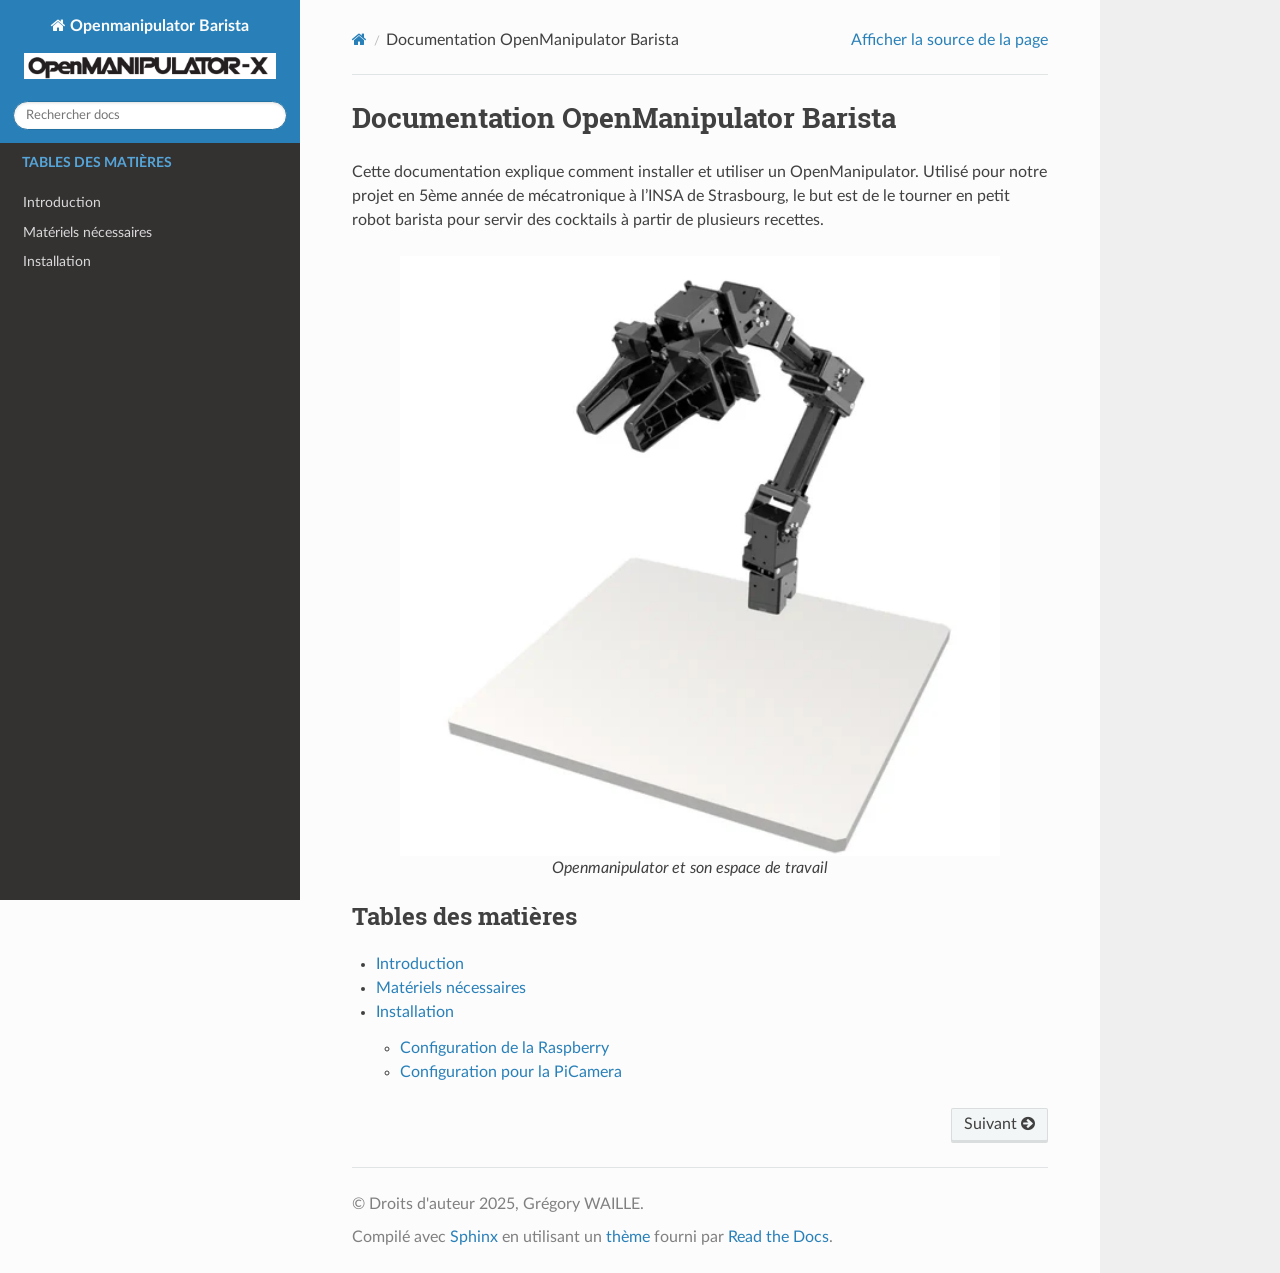
==== commit f8cc2134: "Update documentation" ====
--- a/index.html
+++ b/index.html
@@ -53,6 +53,7 @@
               <p class="caption" role="heading"><span class="caption-text">Tables des matières</span></p>
 <ul>
 <li class="toctree-l1"><a class="reference internal" href="intro.html">Introduction</a></li>
+<li class="toctree-l1"><a class="reference internal" href="intro.html#materiels-necessaires">Matériels nécessaires</a></li>
 <li class="toctree-l1"><a class="reference internal" href="tutoriel.html">Installation</a></li>
 </ul>
 
@@ -82,11 +83,19 @@
              
   <section id="documentation-openmanipulator-barista">
 <h1>Documentation OpenManipulator Barista<a class="headerlink" href="#documentation-openmanipulator-barista" title="Lien vers cette rubrique"></a></h1>
-<p>Cette documentation explique comment installer et utiliser un OpenManipulator. Utilisé pour notre projet en 5ème année à l’INSA de Strasbourg, le but est de le tourner en petit robot barista pour servir des cocktails à partir de plusieurs recettes.</p>
+<p>Cette documentation explique comment installer et utiliser un OpenManipulator. Utilisé pour notre projet en 5ème année de mécatronique à l’INSA de Strasbourg, le but est de le tourner en petit robot barista pour servir des cocktails à partir de plusieurs recettes.</p>
+<figure class="align-center" id="id1">
+<a class="reference internal image-reference" href="_images/openmanipulator.png"><img alt="OpenManipulator" src="_images/openmanipulator.png" style="width: 600px;" />
+</a>
+<figcaption>
+<p><span class="caption-text">Openmanipulator et son espace de travail</span><a class="headerlink" href="#id1" title="Lien vers cette image"></a></p>
+</figcaption>
+</figure>
 <div class="toctree-wrapper compound">
 <p class="caption" role="heading"><span class="caption-text">Tables des matières</span></p>
 <ul>
 <li class="toctree-l1"><a class="reference internal" href="intro.html">Introduction</a></li>
+<li class="toctree-l1"><a class="reference internal" href="intro.html#materiels-necessaires">Matériels nécessaires</a></li>
 <li class="toctree-l1"><a class="reference internal" href="tutoriel.html">Installation</a><ul>
 <li class="toctree-l2"><a class="reference internal" href="tutoriel.html#configuration-de-la-raspberry">Configuration de la Raspberry</a></li>
 <li class="toctree-l2"><a class="reference internal" href="tutoriel.html#configuration-pour-la-picamera">Configuration pour la PiCamera</a></li>
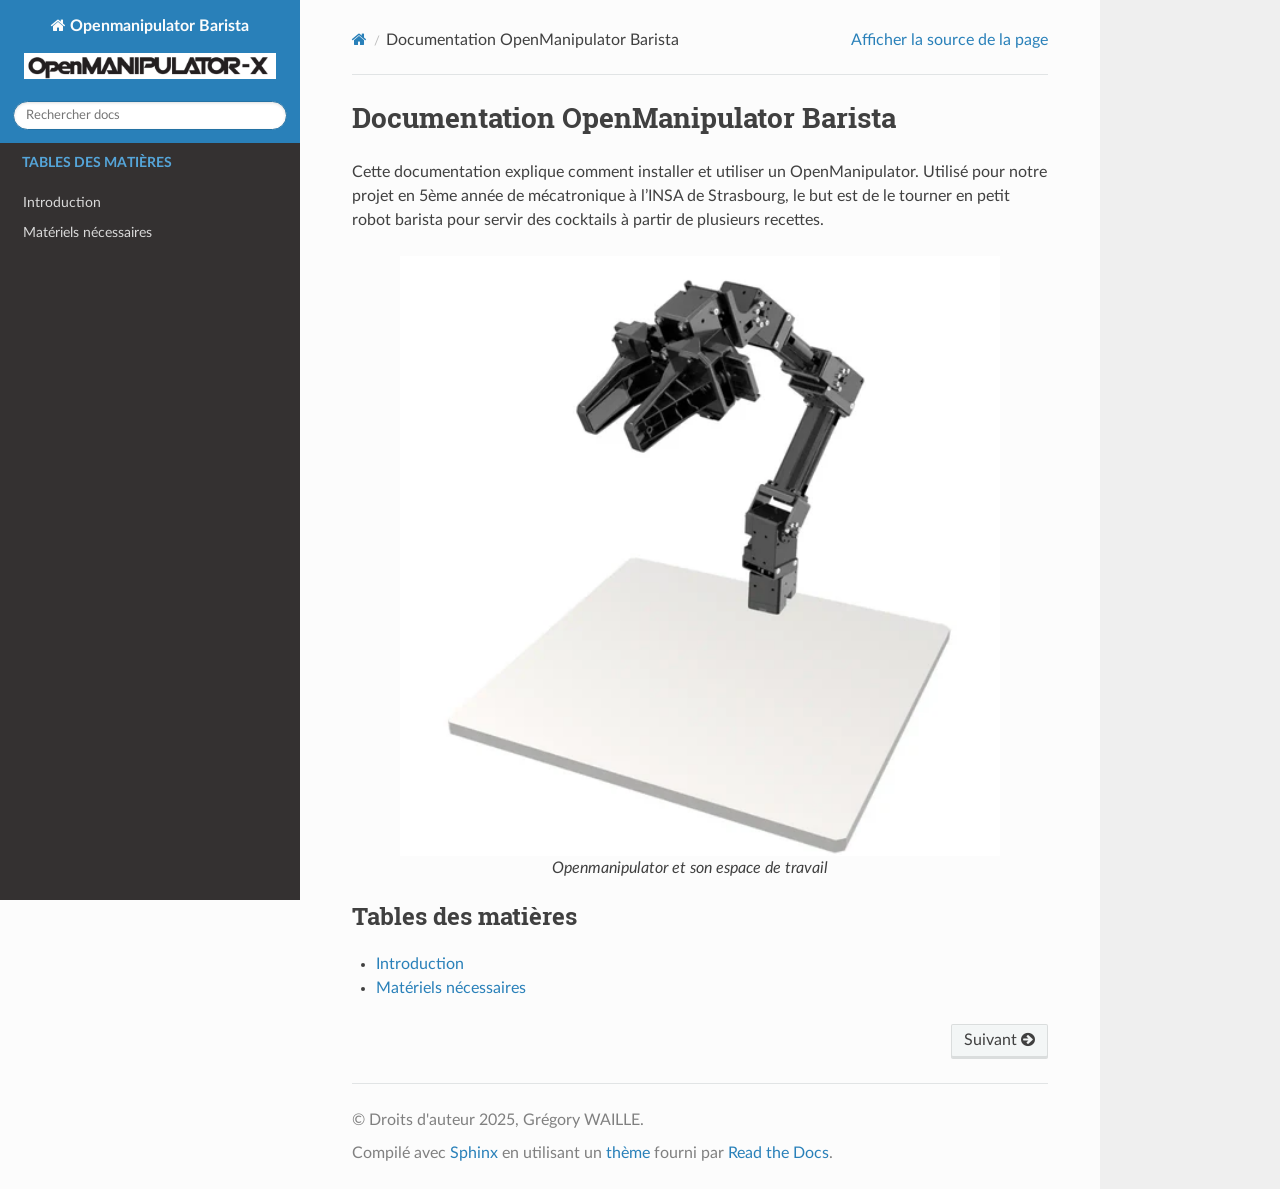
==== commit 09ee790c: "Update documentation" ====
--- a/index.html
+++ b/index.html
@@ -54,7 +54,6 @@
 <ul>
 <li class="toctree-l1"><a class="reference internal" href="intro.html">Introduction</a></li>
 <li class="toctree-l1"><a class="reference internal" href="intro.html#materiels-necessaires">Matériels nécessaires</a></li>
-<li class="toctree-l1"><a class="reference internal" href="tutoriel.html">Installation</a></li>
 </ul>
 
         </div>
@@ -96,11 +95,6 @@
 <ul>
 <li class="toctree-l1"><a class="reference internal" href="intro.html">Introduction</a></li>
 <li class="toctree-l1"><a class="reference internal" href="intro.html#materiels-necessaires">Matériels nécessaires</a></li>
-<li class="toctree-l1"><a class="reference internal" href="tutoriel.html">Installation</a><ul>
-<li class="toctree-l2"><a class="reference internal" href="tutoriel.html#configuration-de-la-raspberry">Configuration de la Raspberry</a></li>
-<li class="toctree-l2"><a class="reference internal" href="tutoriel.html#configuration-pour-la-picamera">Configuration pour la PiCamera</a></li>
-</ul>
-</li>
 </ul>
 </div>
 </section>
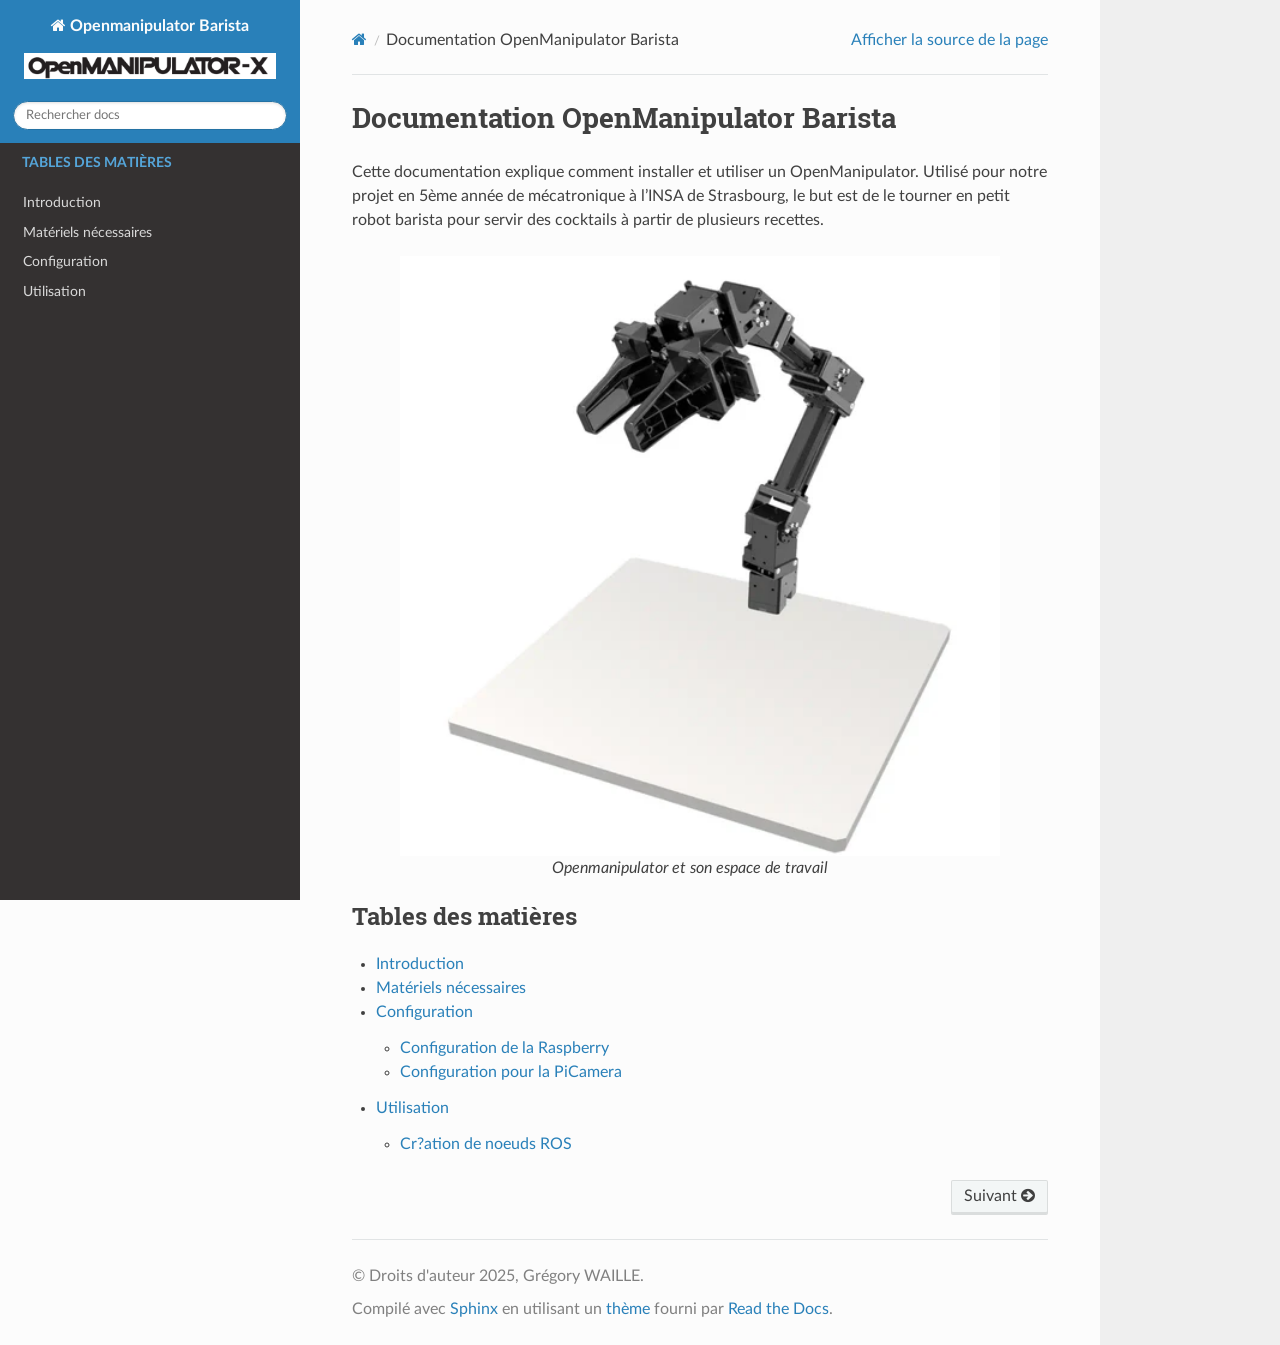
==== commit 8b259350: "Update documentation" ====
--- a/index.html
+++ b/index.html
@@ -54,6 +54,8 @@
 <ul>
 <li class="toctree-l1"><a class="reference internal" href="intro.html">Introduction</a></li>
 <li class="toctree-l1"><a class="reference internal" href="intro.html#materiels-necessaires">Matériels nécessaires</a></li>
+<li class="toctree-l1"><a class="reference internal" href="configuration.html">Configuration</a></li>
+<li class="toctree-l1"><a class="reference internal" href="utilisation.html">Utilisation</a></li>
 </ul>
 
         </div>
@@ -95,6 +97,15 @@
 <ul>
 <li class="toctree-l1"><a class="reference internal" href="intro.html">Introduction</a></li>
 <li class="toctree-l1"><a class="reference internal" href="intro.html#materiels-necessaires">Matériels nécessaires</a></li>
+<li class="toctree-l1"><a class="reference internal" href="configuration.html">Configuration</a><ul>
+<li class="toctree-l2"><a class="reference internal" href="configuration.html#configuration-de-la-raspberry">Configuration de la Raspberry</a></li>
+<li class="toctree-l2"><a class="reference internal" href="configuration.html#configuration-pour-la-picamera">Configuration pour la PiCamera</a></li>
+</ul>
+</li>
+<li class="toctree-l1"><a class="reference internal" href="utilisation.html">Utilisation</a><ul>
+<li class="toctree-l2"><a class="reference internal" href="utilisation.html#cr-ation-de-noeuds-ros">Cr?ation de noeuds ROS</a></li>
+</ul>
+</li>
 </ul>
 </div>
 </section>
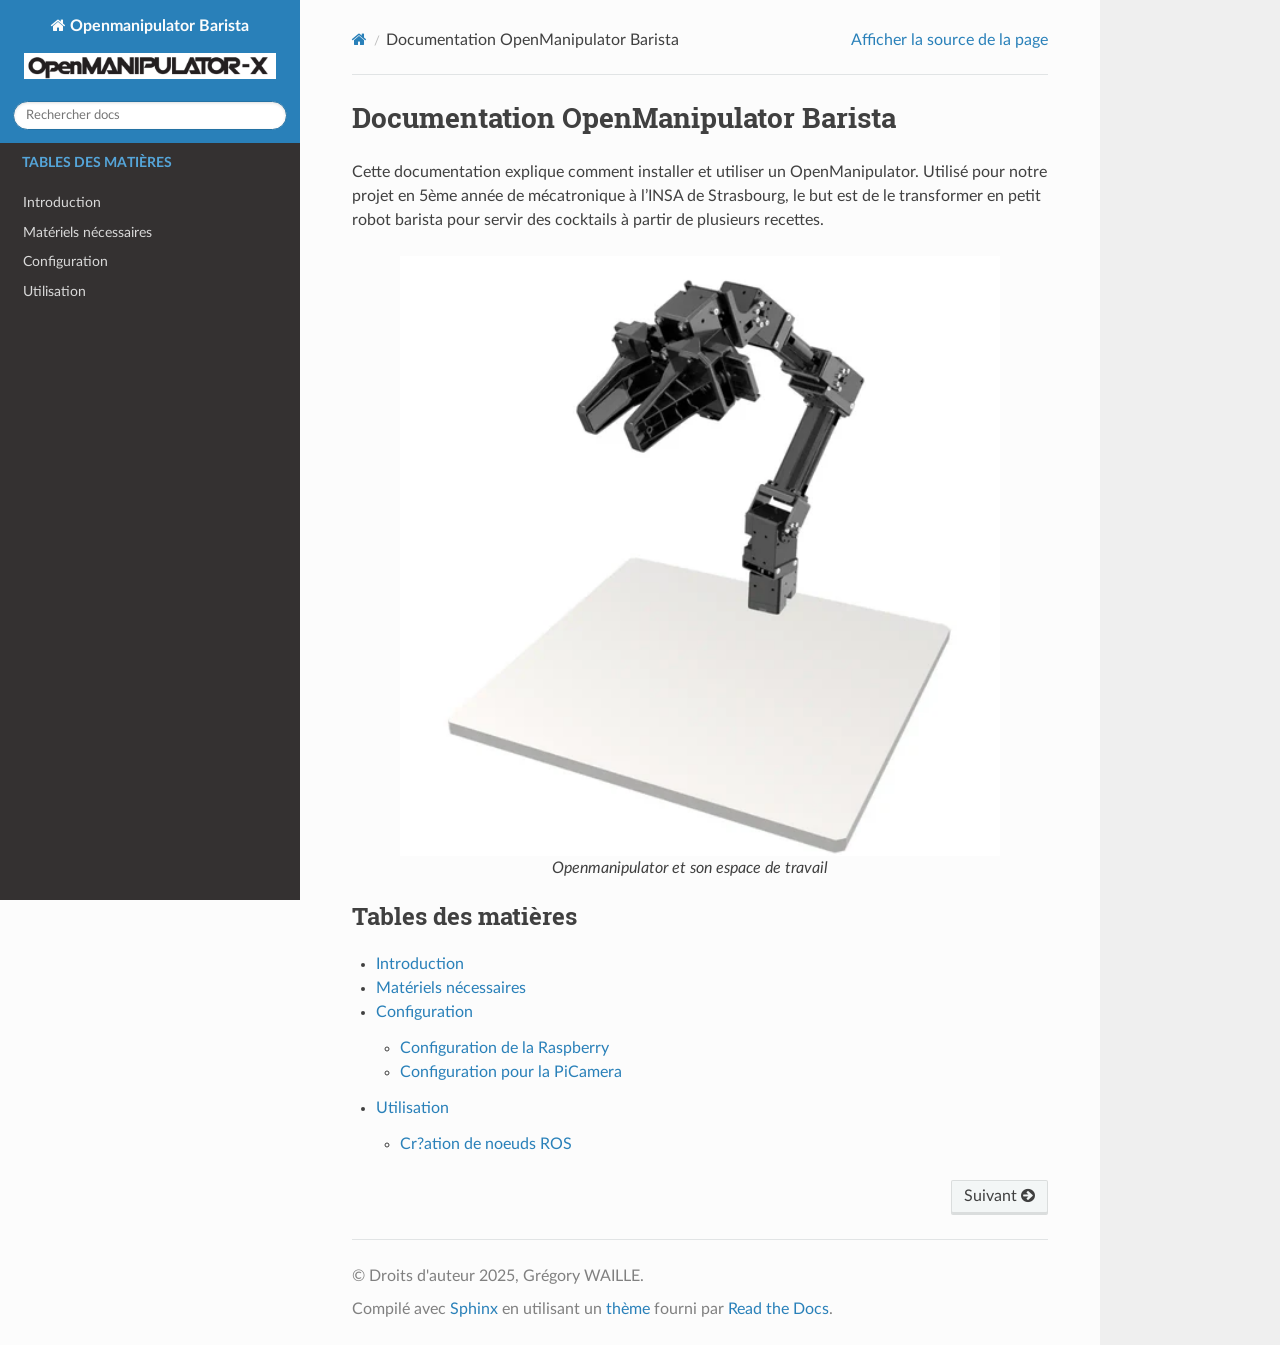
==== commit b603270b: "Update documentation" ====
--- a/index.html
+++ b/index.html
@@ -84,7 +84,7 @@
              
   <section id="documentation-openmanipulator-barista">
 <h1>Documentation OpenManipulator Barista<a class="headerlink" href="#documentation-openmanipulator-barista" title="Lien vers cette rubrique"></a></h1>
-<p>Cette documentation explique comment installer et utiliser un OpenManipulator. Utilisé pour notre projet en 5ème année de mécatronique à l’INSA de Strasbourg, le but est de le tourner en petit robot barista pour servir des cocktails à partir de plusieurs recettes.</p>
+<p>Cette documentation explique comment installer et utiliser un OpenManipulator. Utilisé pour notre projet en 5ème année de mécatronique à l’INSA de Strasbourg, le but est de le transformer en petit robot barista pour servir des cocktails à partir de plusieurs recettes.</p>
 <figure class="align-center" id="id1">
 <a class="reference internal image-reference" href="_images/openmanipulator.png"><img alt="OpenManipulator" src="_images/openmanipulator.png" style="width: 600px;" />
 </a>
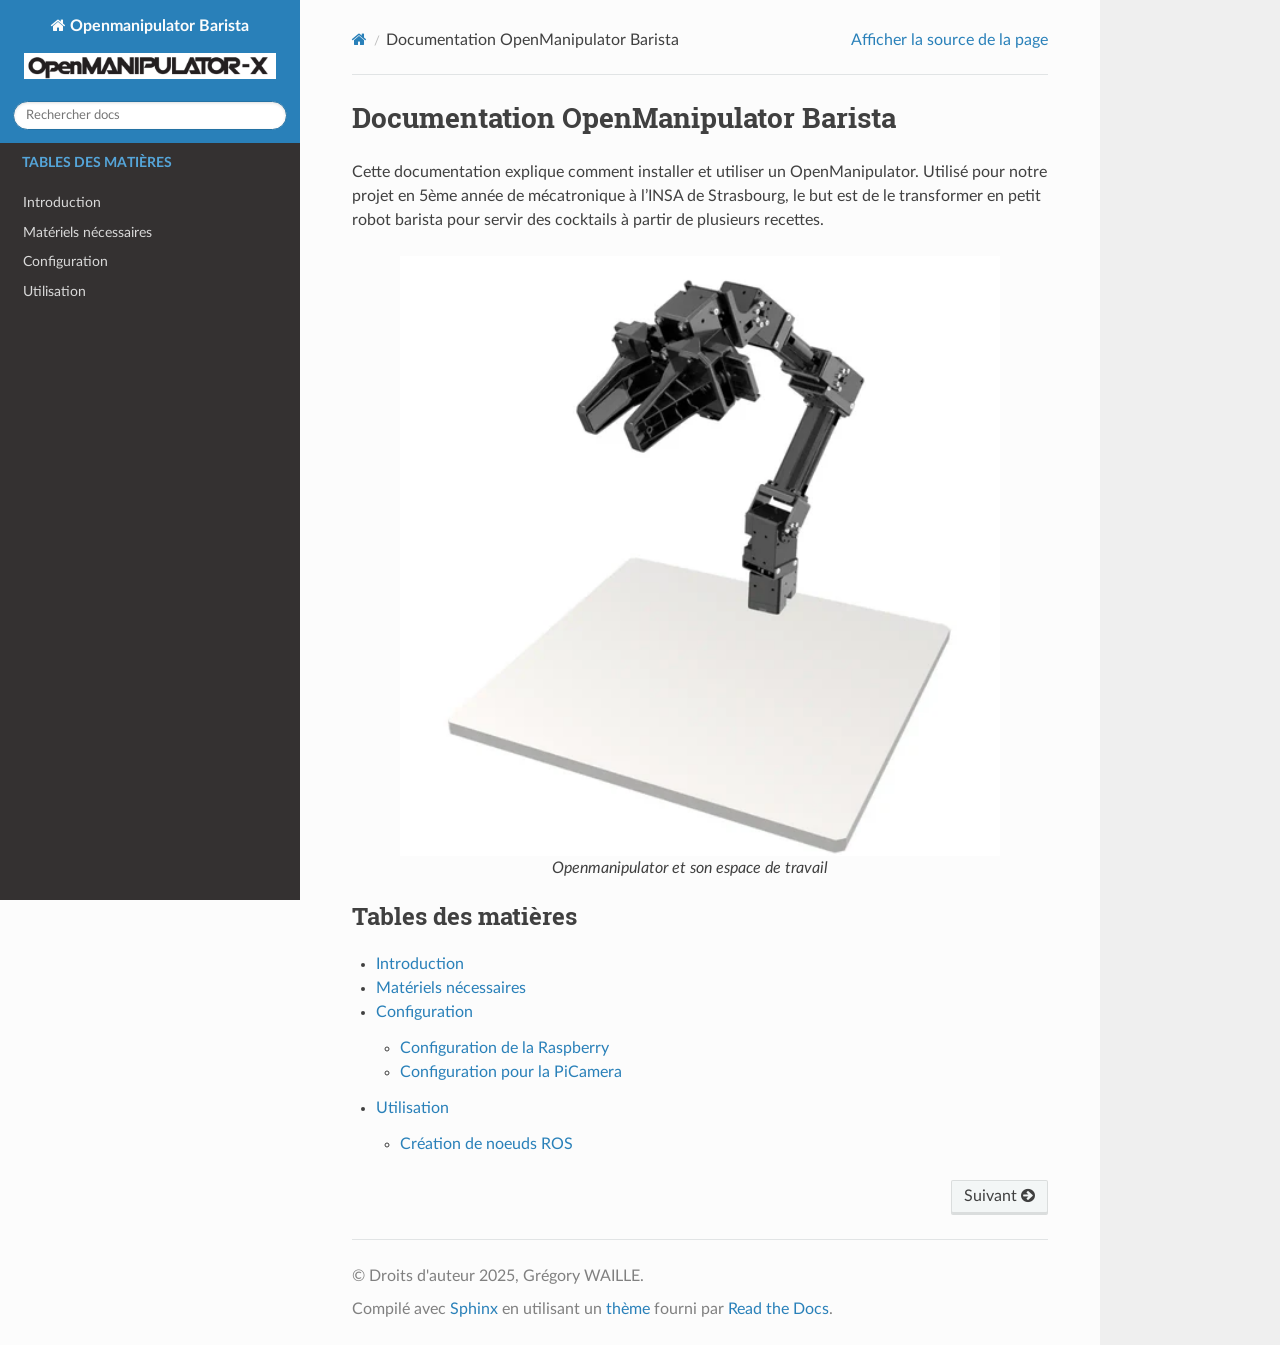
==== commit 7982a191: "Update documentation" ====
--- a/index.html
+++ b/index.html
@@ -103,7 +103,7 @@
 </ul>
 </li>
 <li class="toctree-l1"><a class="reference internal" href="utilisation.html">Utilisation</a><ul>
-<li class="toctree-l2"><a class="reference internal" href="utilisation.html#cr-ation-de-noeuds-ros">Cr?ation de noeuds ROS</a></li>
+<li class="toctree-l2"><a class="reference internal" href="utilisation.html#creation-de-noeuds-ros">Création de noeuds ROS</a></li>
 </ul>
 </li>
 </ul>
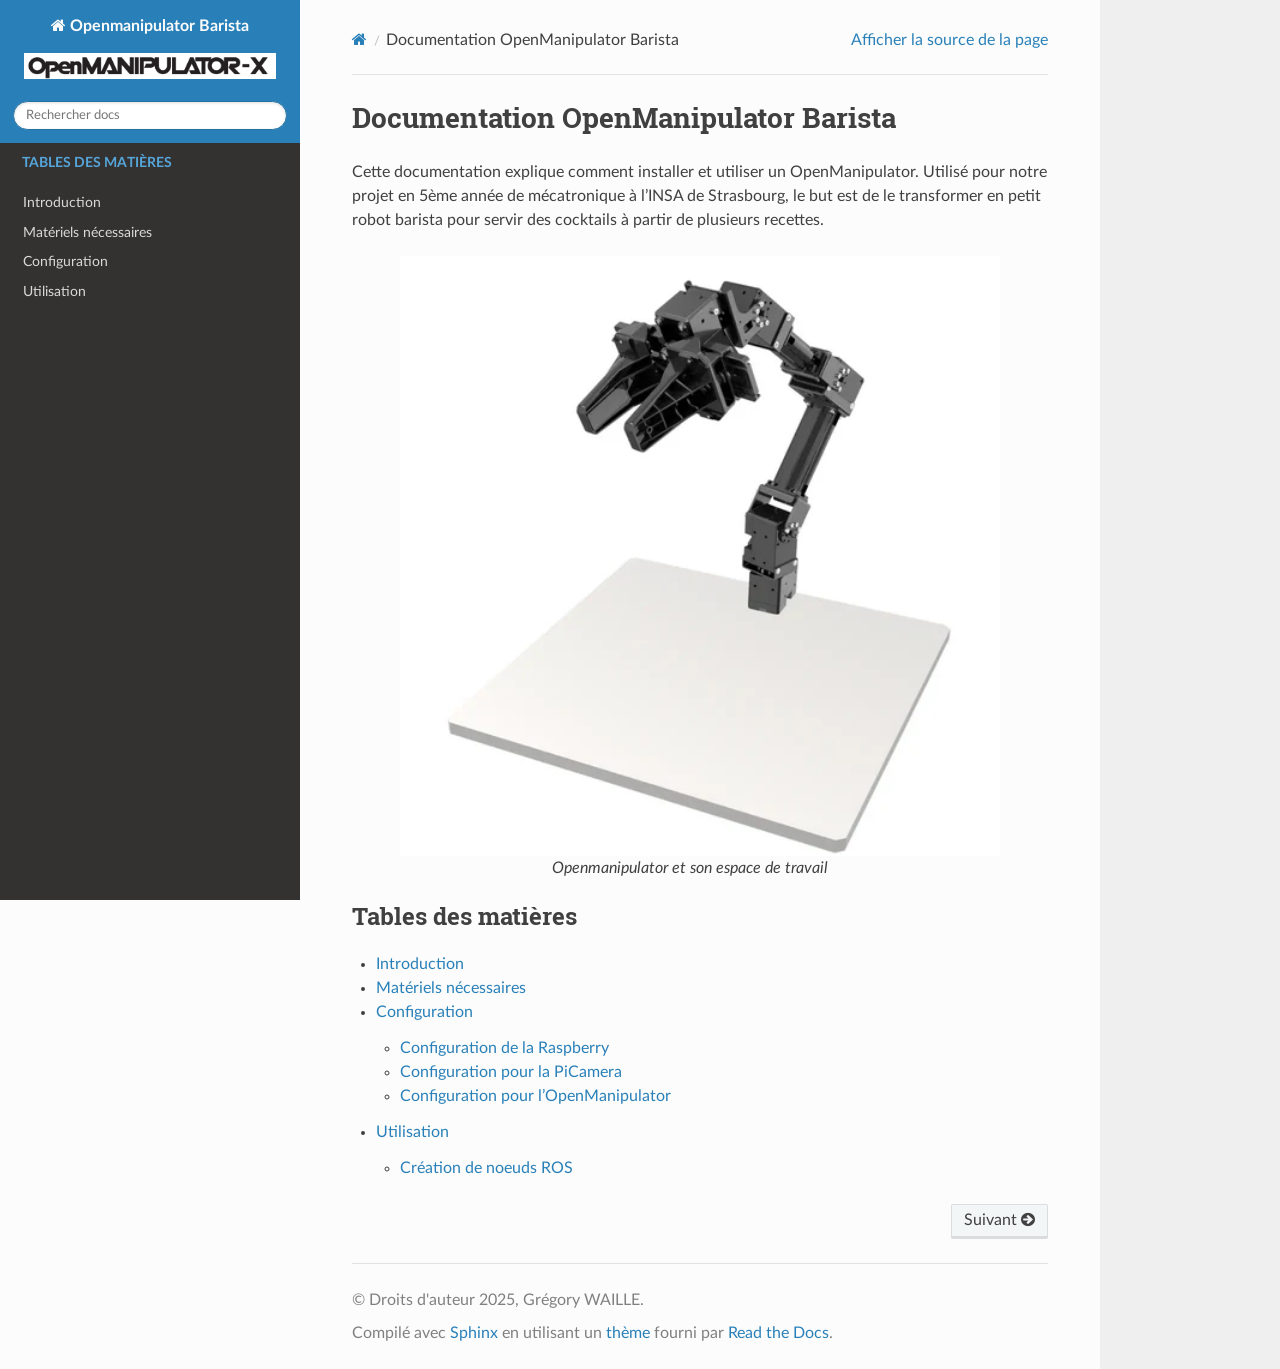
==== commit 313e1b41: "Update documentation" ====
--- a/index.html
+++ b/index.html
@@ -100,6 +100,7 @@
 <li class="toctree-l1"><a class="reference internal" href="configuration.html">Configuration</a><ul>
 <li class="toctree-l2"><a class="reference internal" href="configuration.html#configuration-de-la-raspberry">Configuration de la Raspberry</a></li>
 <li class="toctree-l2"><a class="reference internal" href="configuration.html#configuration-pour-la-picamera">Configuration pour la PiCamera</a></li>
+<li class="toctree-l2"><a class="reference internal" href="configuration.html#configuration-pour-l-openmanipulator">Configuration pour l’OpenManipulator</a></li>
 </ul>
 </li>
 <li class="toctree-l1"><a class="reference internal" href="utilisation.html">Utilisation</a><ul>
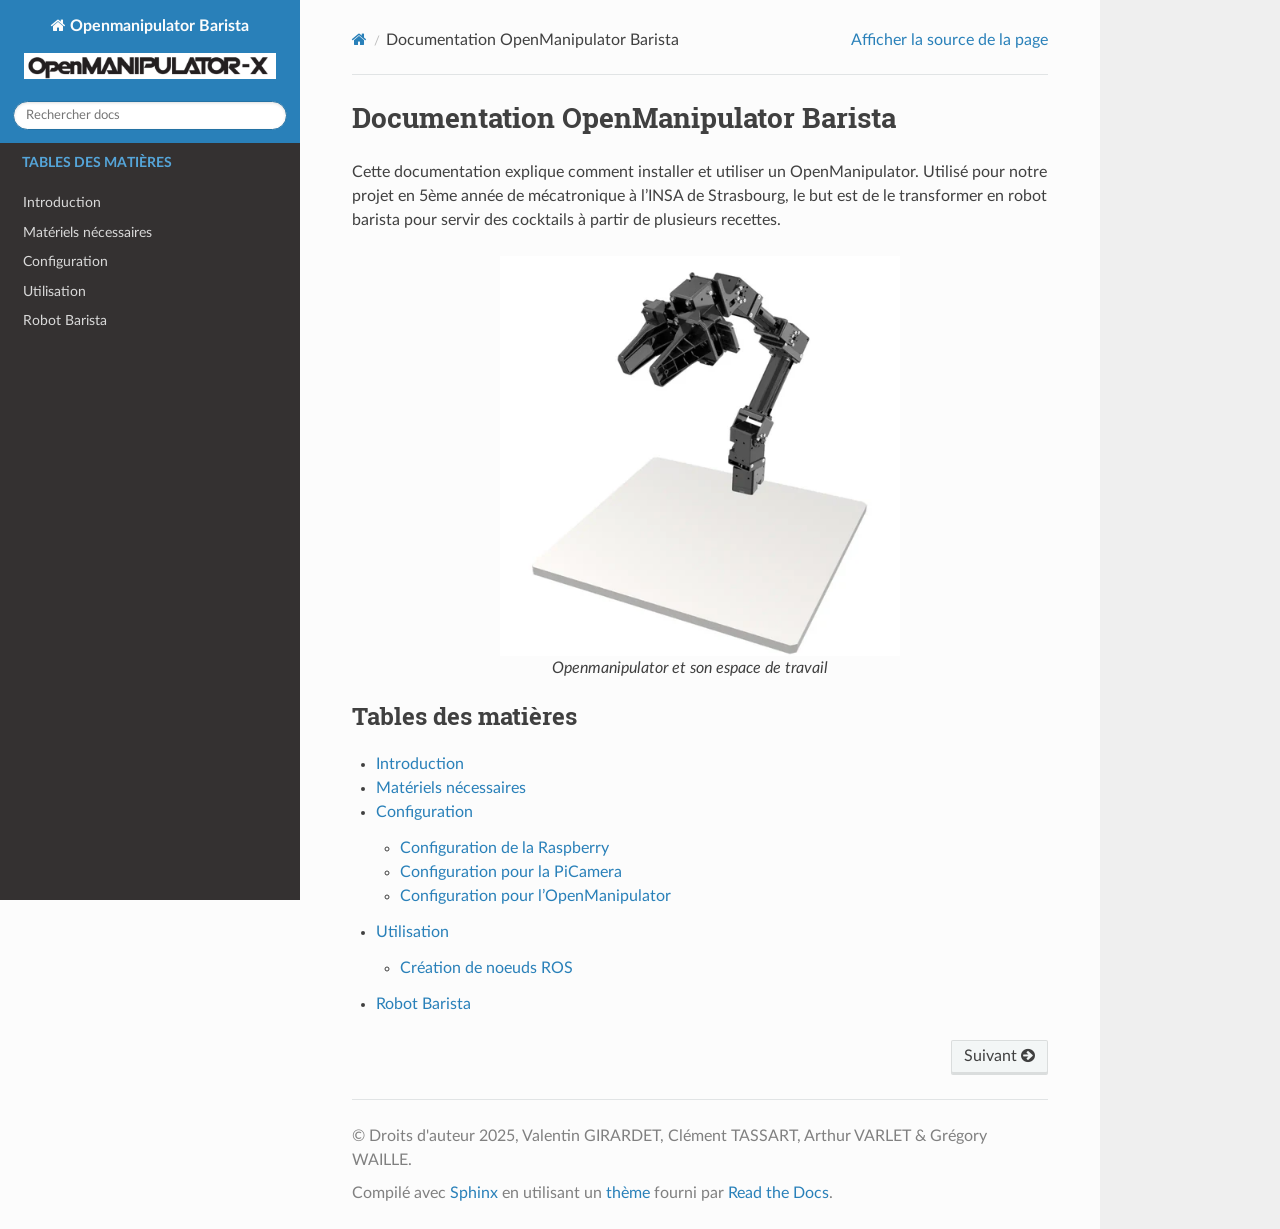
==== commit 59c912f6: "Update documentation" ====
--- a/index.html
+++ b/index.html
@@ -56,6 +56,7 @@
 <li class="toctree-l1"><a class="reference internal" href="intro.html#materiels-necessaires">Matériels nécessaires</a></li>
 <li class="toctree-l1"><a class="reference internal" href="configuration.html">Configuration</a></li>
 <li class="toctree-l1"><a class="reference internal" href="utilisation.html">Utilisation</a></li>
+<li class="toctree-l1"><a class="reference internal" href="barista.html">Robot Barista</a></li>
 </ul>
 
         </div>
@@ -84,9 +85,9 @@
              
   <section id="documentation-openmanipulator-barista">
 <h1>Documentation OpenManipulator Barista<a class="headerlink" href="#documentation-openmanipulator-barista" title="Lien vers cette rubrique"></a></h1>
-<p>Cette documentation explique comment installer et utiliser un OpenManipulator. Utilisé pour notre projet en 5ème année de mécatronique à l’INSA de Strasbourg, le but est de le transformer en petit robot barista pour servir des cocktails à partir de plusieurs recettes.</p>
+<p>Cette documentation explique comment installer et utiliser un OpenManipulator. Utilisé pour notre projet en 5ème année de mécatronique à l’INSA de Strasbourg, le but est de le transformer en robot barista pour servir des cocktails à partir de plusieurs recettes.</p>
 <figure class="align-center" id="id1">
-<a class="reference internal image-reference" href="_images/openmanipulator.png"><img alt="OpenManipulator" src="_images/openmanipulator.png" style="width: 600px;" />
+<a class="reference internal image-reference" href="_images/openmanipulator.png"><img alt="OpenManipulator" src="_images/openmanipulator.png" style="width: 400px;" />
 </a>
 <figcaption>
 <p><span class="caption-text">Openmanipulator et son espace de travail</span><a class="headerlink" href="#id1" title="Lien vers cette image"></a></p>
@@ -107,6 +108,7 @@
 <li class="toctree-l2"><a class="reference internal" href="utilisation.html#creation-de-noeuds-ros">Création de noeuds ROS</a></li>
 </ul>
 </li>
+<li class="toctree-l1"><a class="reference internal" href="barista.html">Robot Barista</a></li>
 </ul>
 </div>
 </section>
@@ -121,7 +123,7 @@
   <hr/>
 
   <div role="contentinfo">
-    <p>&#169; Droits d'auteur 2025, Grégory WAILLE.</p>
+    <p>&#169; Droits d'auteur 2025, Valentin GIRARDET, Clément TASSART, Arthur VARLET &amp; Grégory WAILLE.</p>
   </div>
 
   Compilé avec <a href="https://www.sphinx-doc.org/">Sphinx</a> en utilisant un
